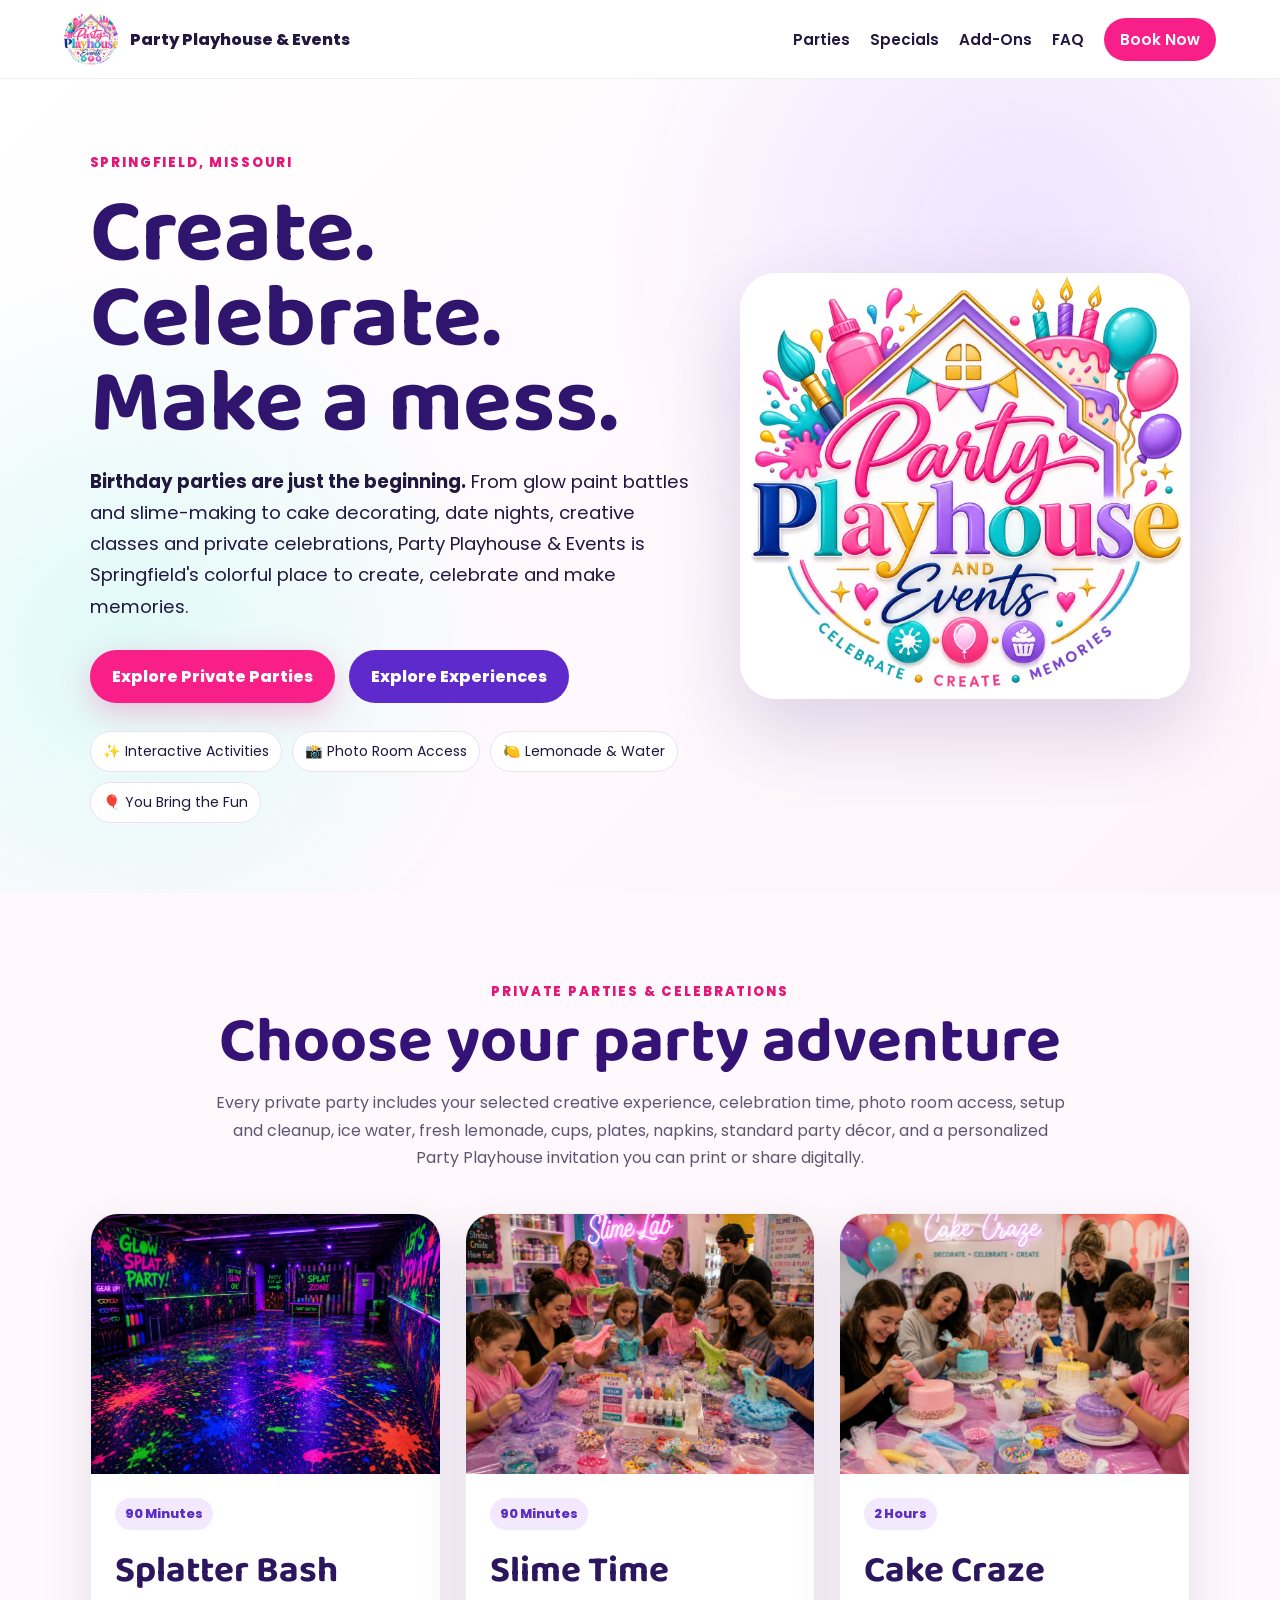
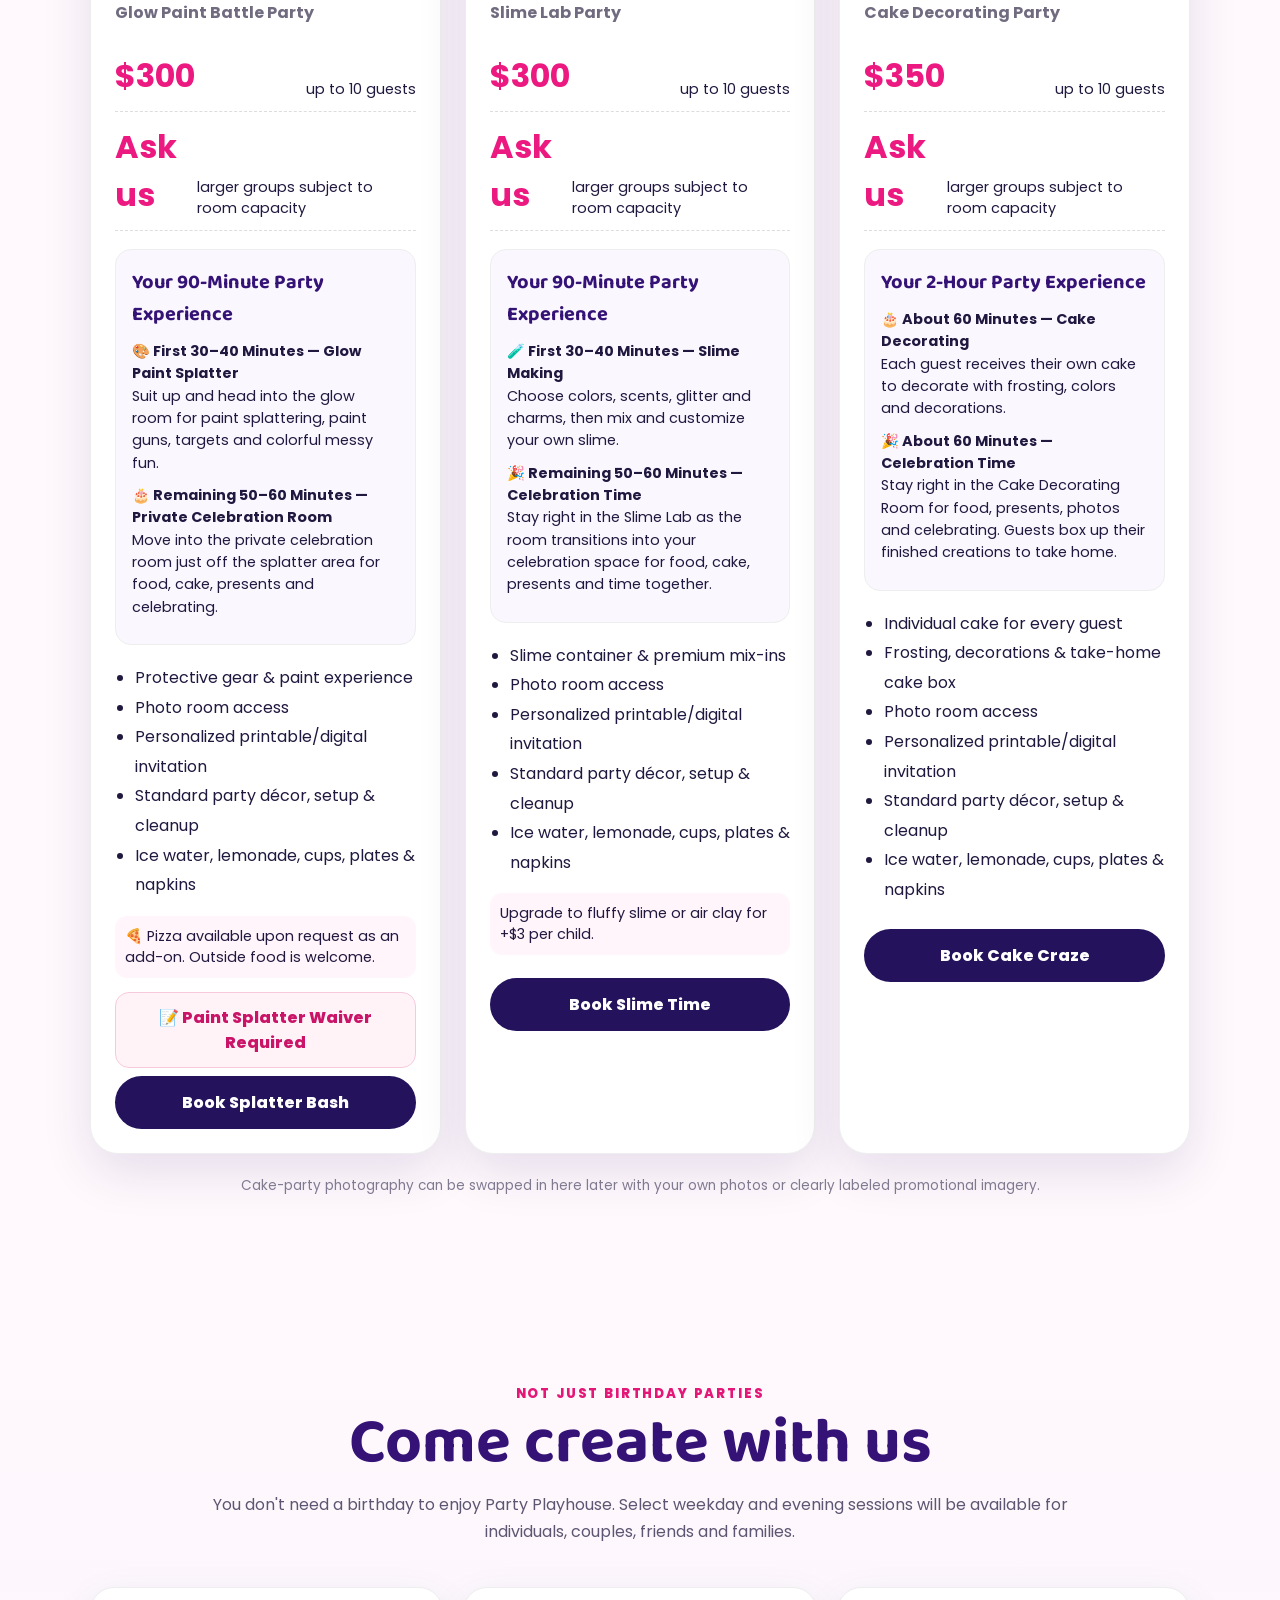
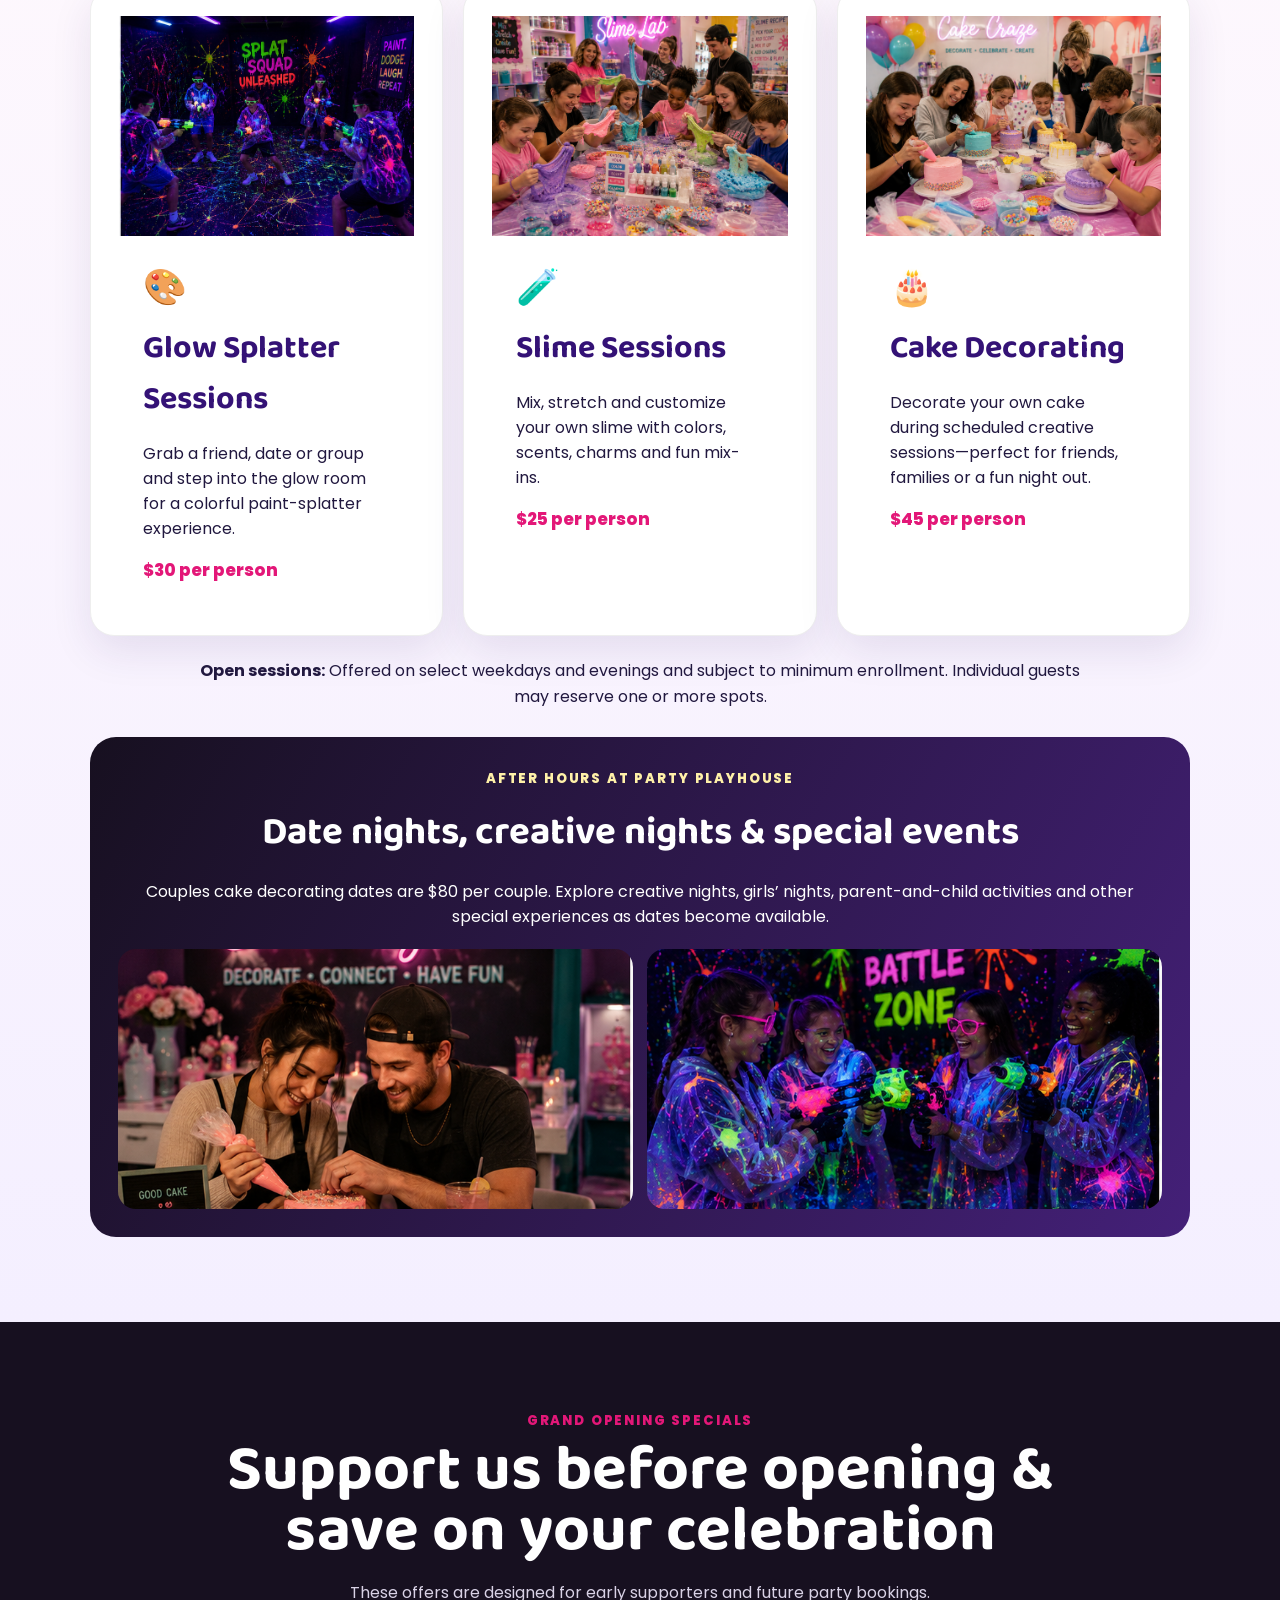
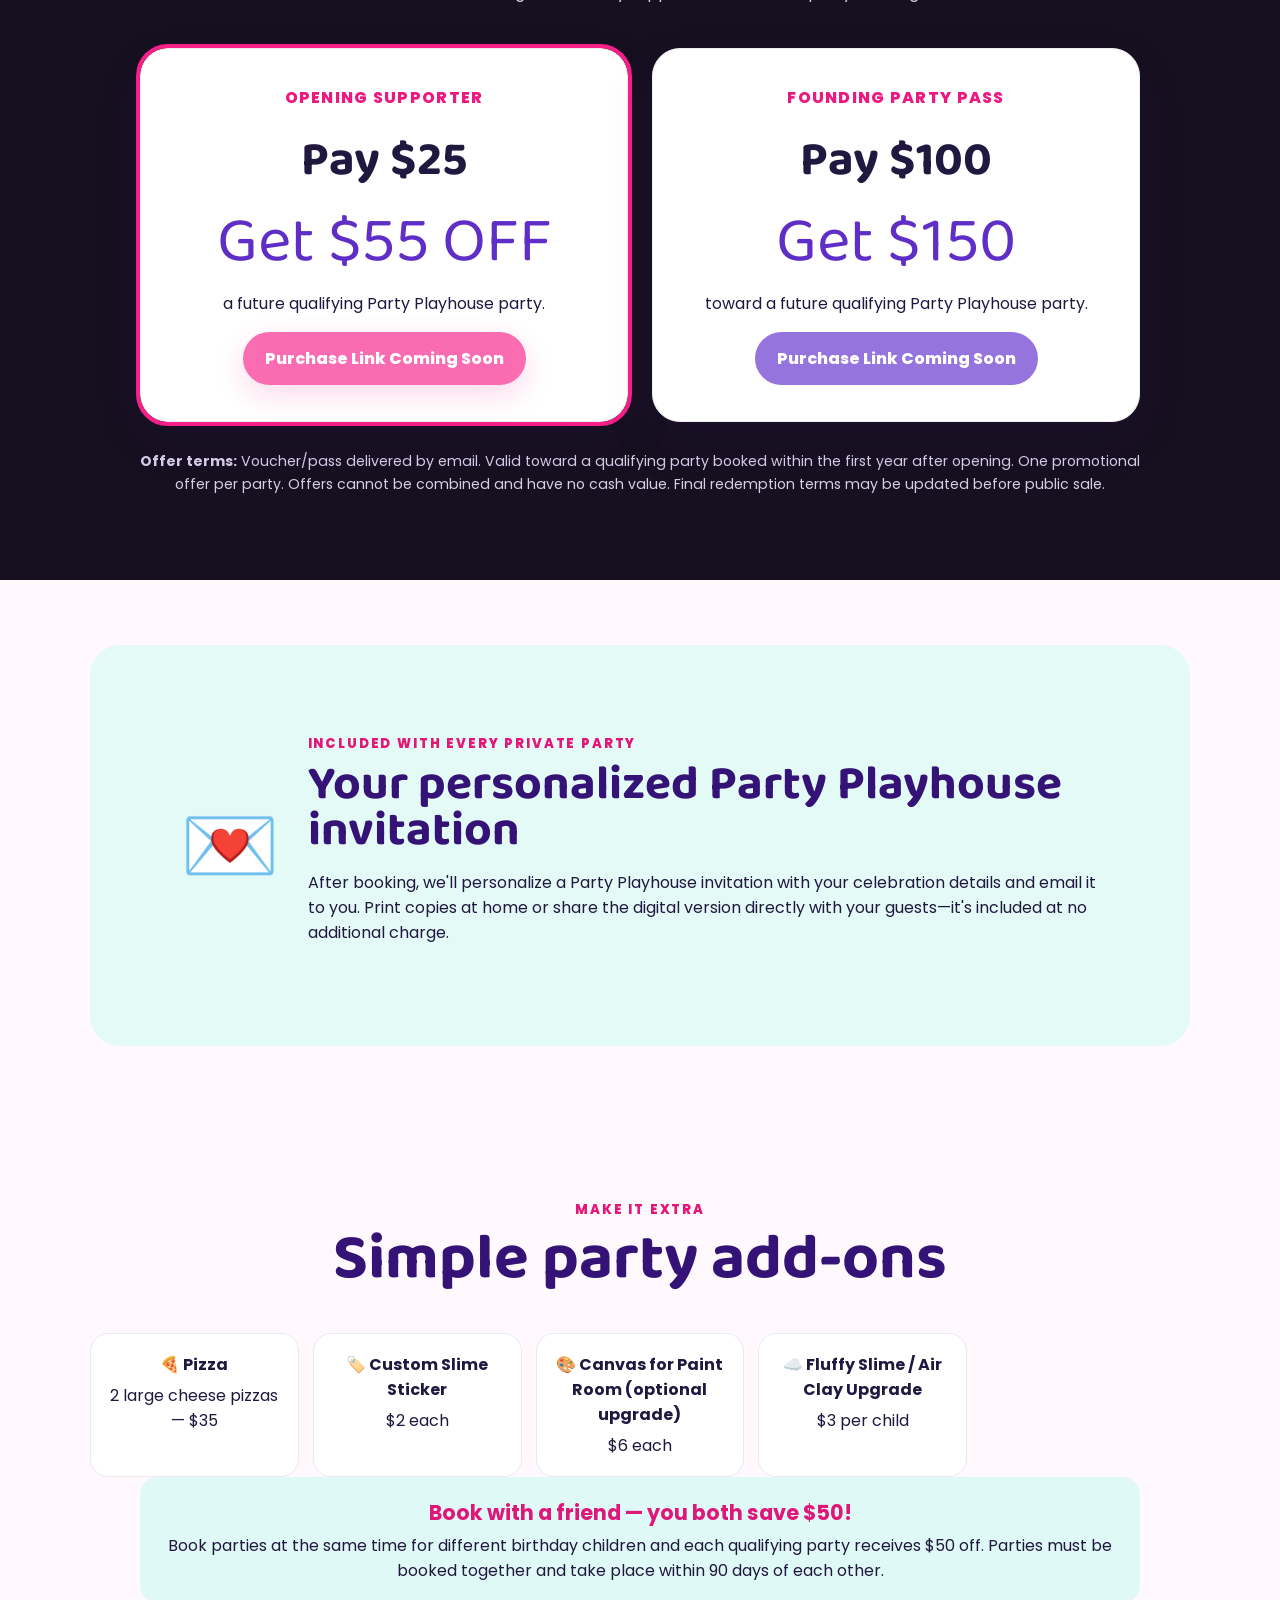
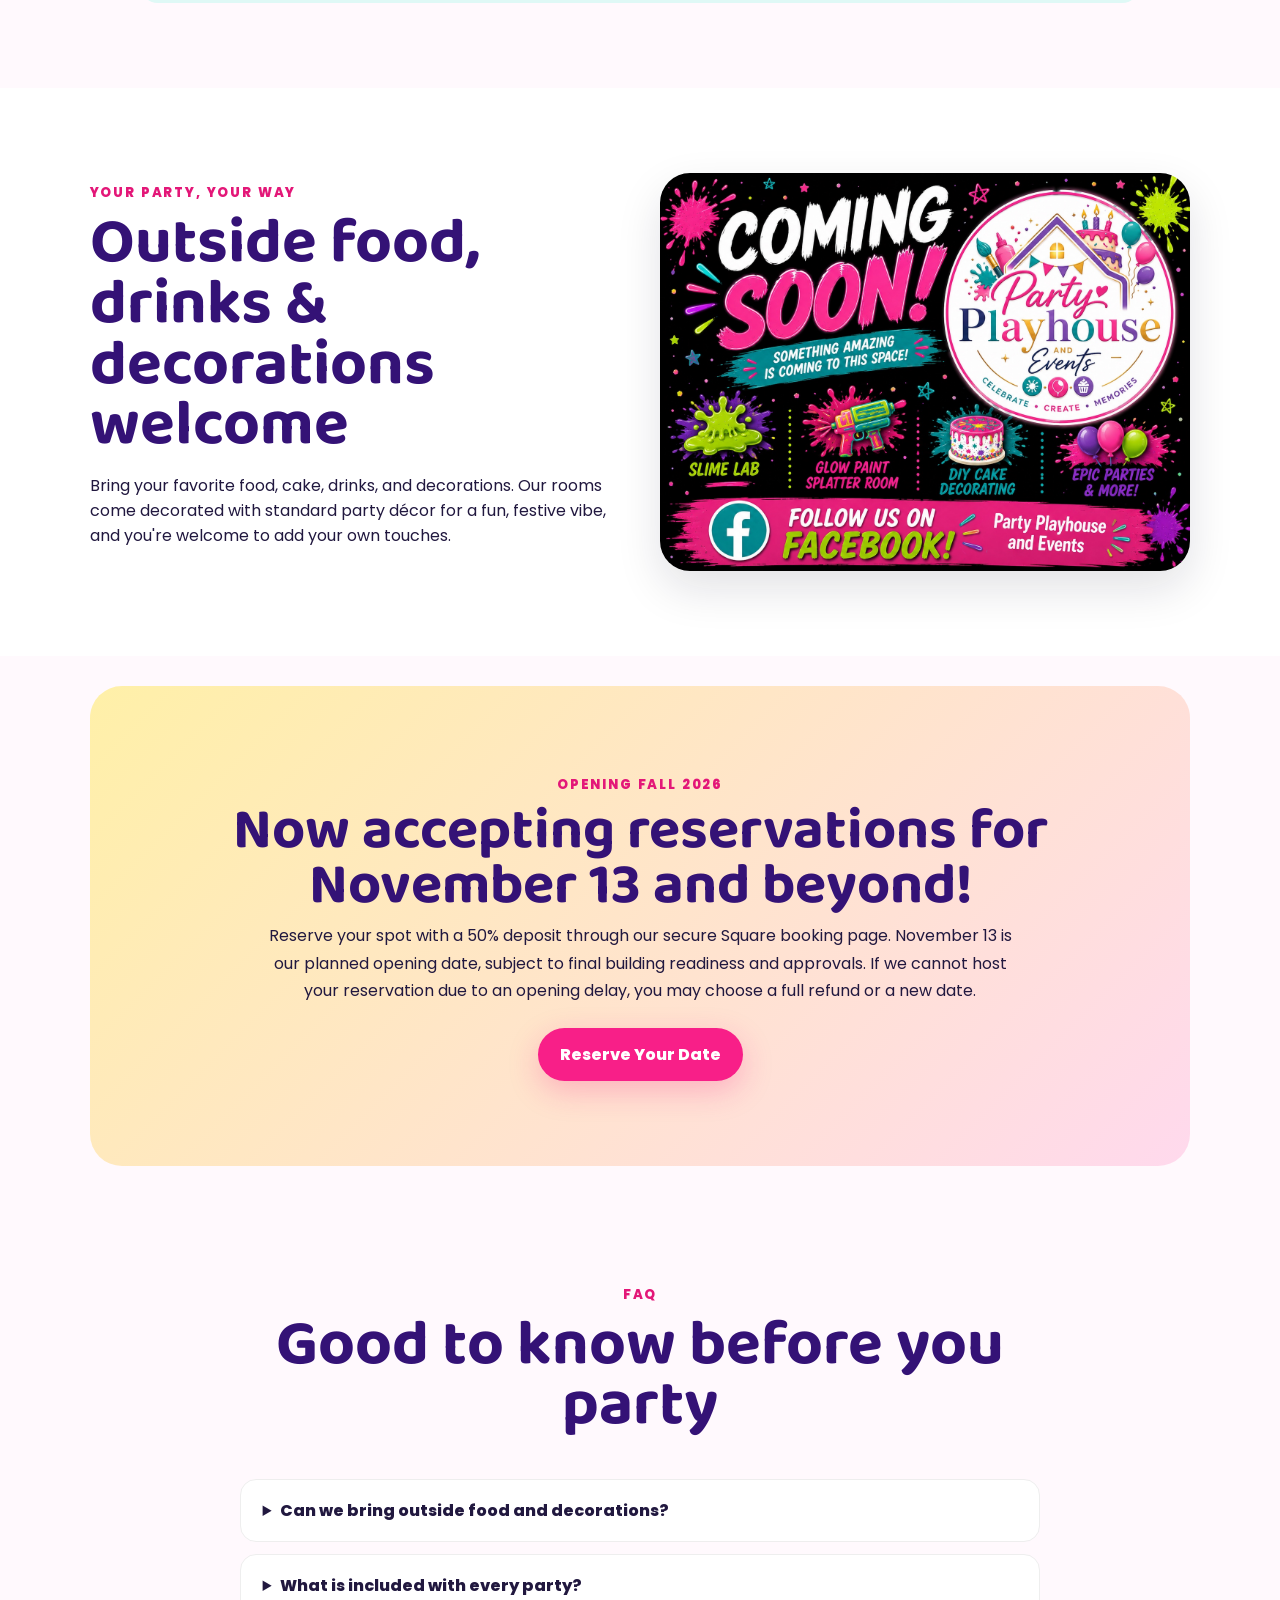
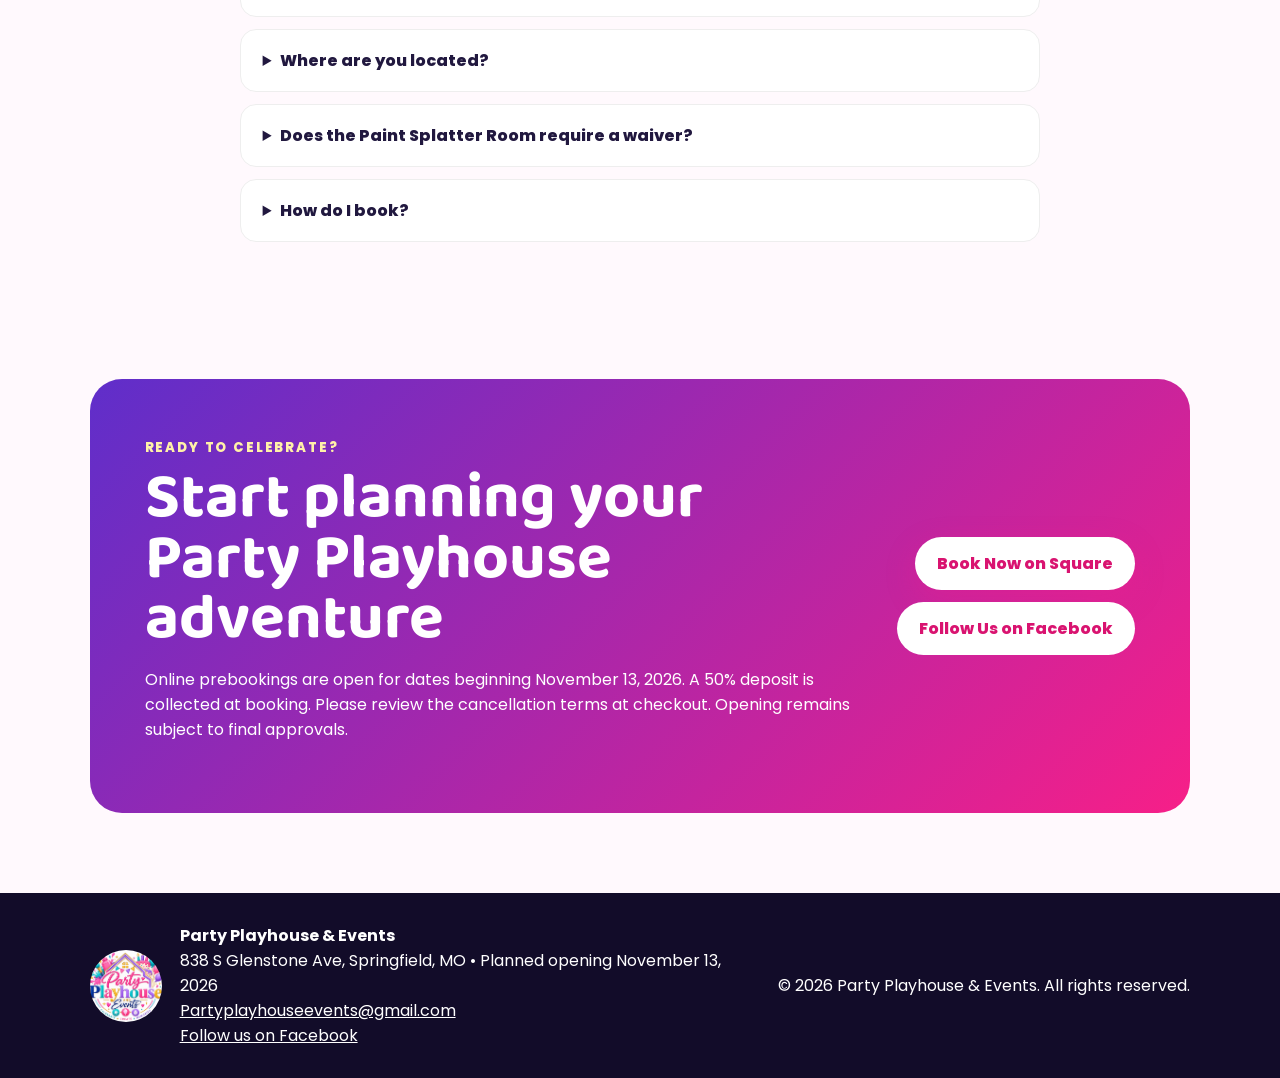
==== index.html @ 8de0ebb4 "Add files via upload" ====
<!DOCTYPE html>
<html lang="en">
<head>
  <meta charset="UTF-8" />
  <meta name="viewport" content="width=device-width, initial-scale=1.0" />
  <meta name="description" content="Party Playhouse & Events in Springfield, Missouri — glow paint splatter, slime parties, cake decorating, and unforgettable kids' celebrations." />
  <title>Party Playhouse & Events</title>
  <link rel="preconnect" href="https://fonts.googleapis.com">
  <link rel="preconnect" href="https://fonts.gstatic.com" crossorigin>
  <link href="https://fonts.googleapis.com/css2?family=Baloo+2:wght@600;700;800&family=Poppins:wght@400;500;600;700&display=swap" rel="stylesheet">
  <link rel="stylesheet" href="styles.css" />
</head>
<body>
  <header class="site-header">
    <a class="brand" href="#home">
      <img src="assets/logo.jpg" alt="Party Playhouse & Events logo" />
      <span>Party Playhouse & Events</span>
    </a>
    <nav>
      <a href="#parties">Parties</a>
      <a href="#specials">Specials</a>
      <a href="#addons">Add-Ons</a>
      <a href="#faq">FAQ</a>
      <a class="nav-cta" href="https://app.squareup.com/appointments/book/zh4xvzj4sq69lp/LQY45CV3DRFVD/start" target="_blank" rel="noopener noreferrer">Book Now</a>
    </nav>
  </header>

  <main>
    <section id="home" class="hero">
      <div class="hero-copy">
        <span class="eyebrow">Springfield, Missouri</span>
        <h1>Create. Celebrate. Make a mess.</h1>
        <p><strong>Birthday parties are just the beginning.</strong> From glow paint battles and slime-making to cake decorating, date nights, creative classes and private celebrations, Party Playhouse & Events is Springfield's colorful place to create, celebrate and make memories.</p>
        <div class="hero-actions">
          <a class="btn btn-primary" href="#parties">Explore Private Parties</a>
          <a class="btn btn-secondary" href="#experiences">Explore Experiences</a>
        </div>
        <div class="hero-pills">
          <span>✨ Interactive Activities</span>
          <span>📸 Photo Room Access</span>
          <span>🍋 Lemonade & Water</span>
          <span>🎈 You Bring the Fun</span>
        </div>
      </div>
      <div class="hero-art">
        <img src="assets/logo.jpg" alt="Party Playhouse & Events" />
      </div>
    </section>

    <section id="parties" class="section">
      <div class="section-heading">
        <span class="eyebrow">Private Parties & Celebrations</span>
        <h2>Choose your party adventure</h2>
        <p>Every private party includes your selected creative experience, celebration time, photo room access, setup and cleanup, ice water, fresh lemonade, cups, plates, napkins, standard party décor, and a personalized Party Playhouse invitation you can print or share digitally.</p>
      </div>

      <div class="cards three">
        <article class="party-card splatter">
          <img src="assets/glow-room.jpg" alt="Neon glow paint splatter room" />
          <div class="card-body">
            <span class="tag">90 Minutes</span>
            <h3>Splatter Bash</h3>
            <p class="subtitle">Glow Paint Battle Party</p>
            <div class="price-row"><strong>$300</strong><span>up to 10 guests</span></div>
            <div class="price-row"><strong>Ask us</strong><span>larger groups subject to room capacity</span></div>
            <div class="timeline">
              <h4>Your 90-Minute Party Experience</h4>
              <p><strong>🎨 First 30–40 Minutes — Glow Paint Splatter</strong><br>Suit up and head into the glow room for paint splattering, paint guns, targets and colorful messy fun.</p>
              <p><strong>🎂 Remaining 50–60 Minutes — Private Celebration Room</strong><br>Move into the private celebration room just off the splatter area for food, cake, presents and celebrating.</p>
            </div>
            <ul>
              <li>Protective gear & paint experience</li>
              <li>Photo room access</li>
              <li>Personalized printable/digital invitation</li>
              <li>Standard party décor, setup & cleanup</li>
              <li>Ice water, lemonade, cups, plates & napkins</li>
            </ul>
            <p class="mini-note">🍕 Pizza available upon request as an add-on. Outside food is welcome.</p>
            <a class="waiver-link" href="waiver.html">📝 Paint Splatter Waiver Required</a>
            <a class="btn btn-card" href="https://app.squareup.com/appointments/book/zh4xvzj4sq69lp/LQY45CV3DRFVD/start" target="_blank" rel="noopener noreferrer">Book Splatter Bash</a>
          </div>
        </article>

        <article class="party-card slime">
          <img src="assets/slime-inclusive.png" alt="Kids, teens and adults making colorful slime together">
          <div class="card-body">
            <span class="tag">90 Minutes</span>
            <h3>Slime Time</h3>
            <p class="subtitle">Slime Lab Party</p>
            <div class="price-row"><strong>$300</strong><span>up to 10 guests</span></div>
            <div class="price-row"><strong>Ask us</strong><span>larger groups subject to room capacity</span></div>
            <div class="timeline">
              <h4>Your 90-Minute Party Experience</h4>
              <p><strong>🧪 First 30–40 Minutes — Slime Making</strong><br>Choose colors, scents, glitter and charms, then mix and customize your own slime.</p>
              <p><strong>🎉 Remaining 50–60 Minutes — Celebration Time</strong><br>Stay right in the Slime Lab as the room transitions into your celebration space for food, cake, presents and time together.</p>
            </div>
            <ul>
              <li>Slime container & premium mix-ins</li>
              <li>Photo room access</li>
              <li>Personalized printable/digital invitation</li>
              <li>Standard party décor, setup & cleanup</li>
              <li>Ice water, lemonade, cups, plates & napkins</li>
            </ul>
            <p class="mini-note">Upgrade to fluffy slime or air clay for +$3 per child.</p>
            <a class="btn btn-card" href="https://app.squareup.com/appointments/book/zh4xvzj4sq69lp/LQY45CV3DRFVD/start" target="_blank" rel="noopener noreferrer">Book Slime Time</a>
          </div>
        </article>

        <article class="party-card cake">
          <img src="assets/cake-inclusive.png" alt="Kids, teens and adults decorating colorful cakes together">
          <div class="card-body">
            <span class="tag">2 Hours</span>
            <h3>Cake Craze</h3>
            <p class="subtitle">Cake Decorating Party</p>
            <div class="price-row"><strong>$350</strong><span>up to 10 guests</span></div>
            <div class="price-row"><strong>Ask us</strong><span>larger groups subject to room capacity</span></div>
            <div class="timeline">
              <h4>Your 2-Hour Party Experience</h4>
              <p><strong>🎂 About 60 Minutes — Cake Decorating</strong><br>Each guest receives their own cake to decorate with frosting, colors and decorations.</p>
              <p><strong>🎉 About 60 Minutes — Celebration Time</strong><br>Stay right in the Cake Decorating Room for food, presents, photos and celebrating. Guests box up their finished creations to take home.</p>
            </div>
            <ul>
              <li>Individual cake for every guest</li>
              <li>Frosting, decorations & take-home cake box</li>
              <li>Photo room access</li>
              <li>Personalized printable/digital invitation</li>
              <li>Standard party décor, setup & cleanup</li>
              <li>Ice water, lemonade, cups, plates & napkins</li>
            </ul>
            <a class="btn btn-card" href="https://app.squareup.com/appointments/book/zh4xvzj4sq69lp/LQY45CV3DRFVD/start" target="_blank" rel="noopener noreferrer">Book Cake Craze</a>
          </div>
        </article>
      </div>
      <p class="image-note">Cake-party photography can be swapped in here later with your own photos or clearly labeled promotional imagery.</p>
    </section>


    <section id="experiences" class="section experiences">
      <div class="section-heading">
        <span class="eyebrow">Not Just Birthday Parties</span>
        <h2>Come create with us</h2>
        <p>You don't need a birthday to enjoy Party Playhouse. Select weekday and evening sessions will be available for individuals, couples, friends and families.</p>
      </div>

      <div class="experience-grid">
        <article>
          <img src="assets/glow-teen-battle.png" alt="Teen glow paint battle">
          <div class="exp-copy">
            <div class="emoji">🎨</div>
            <h3>Glow Splatter Sessions</h3>
            <p>Grab a friend, date or group and step into the glow room for a colorful paint-splatter experience.</p>
            <span>$30 per person</span>
          </div>
        </article>
        <article>
          <img src="assets/slime-inclusive.png" alt="Kids, teens and adults making slime together">
          <div class="exp-copy">
            <div class="emoji">🧪</div>
            <h3>Slime Sessions</h3>
            <p>Mix, stretch and customize your own slime with colors, scents, charms and fun mix-ins.</p>
            <span>$25 per person</span>
          </div>
        </article>
        <article>
          <img src="assets/cake-inclusive.png" alt="Kids, teens and adults decorating cakes together">
          <div class="exp-copy">
            <div class="emoji">🎂</div>
            <h3>Cake Decorating</h3>
            <p>Decorate your own cake during scheduled creative sessions—perfect for friends, families or a fun night out.</p>
            <span>$45 per person</span>
          </div>
        </article>
      </div>

      <p class="session-note"><strong>Open sessions:</strong> Offered on select weekdays and evenings and subject to minimum enrollment. Individual guests may reserve one or more spots.</p>

      <div class="after-hours">
        <div class="after-hours-copy">
          <span class="eyebrow">After Hours at Party Playhouse</span>
          <h3>Date nights, creative nights & special events</h3>
          <p>Couples cake decorating dates are $80 per couple. Explore creative nights, girls’ nights, parent-and-child activities and other special experiences as dates become available.</p>
        </div>
        <div class="after-hours-images">
          <img src="assets/cake-date-night.png" alt="Couple decorating a cake on date night">
          <img src="assets/glow-teen-group.png" alt="Teen friends enjoying a glow paint battle">
        </div>
      </div>
    </section>

    <section id="specials" class="section specials">
      <div class="section-heading">
        <span class="eyebrow">Grand Opening Specials</span>
        <h2>Support us before opening & save on your celebration</h2>
        <p>These offers are designed for early supporters and future party bookings.</p>
      </div>

      <div class="cards two">
        <article class="special-card featured">
          <span class="ribbon">Opening Supporter</span>
          <h3>Pay $25</h3>
          <div class="mega">Get $55 OFF</div>
          <p>a future qualifying Party Playhouse party.</p>
          <a class="btn btn-primary disabled" href="#" aria-disabled="true">Purchase Link Coming Soon</a>
        </article>
        <article class="special-card">
          <span class="ribbon">Founding Party Pass</span>
          <h3>Pay $100</h3>
          <div class="mega">Get $150</div>
          <p>toward a future qualifying Party Playhouse party.</p>
          <a class="btn btn-secondary disabled" href="#" aria-disabled="true">Purchase Link Coming Soon</a>
        </article>
      </div>

      <div class="terms">
        <strong>Offer terms:</strong> Voucher/pass delivered by email. Valid toward a qualifying party booked within the first year after opening. One promotional offer per party. Offers cannot be combined and have no cash value. Final redemption terms may be updated before public sale.
      </div>
    </section>


    <section class="section invitation">
      <div class="invite-icon">💌</div>
      <div>
        <span class="eyebrow">Included With Every Private Party</span>
        <h2>Your personalized Party Playhouse invitation</h2>
        <p>After booking, we'll personalize a Party Playhouse invitation with your celebration details and email it to you. Print copies at home or share the digital version directly with your guests—it's included at no additional charge.</p>
      </div>
    </section>

    <section id="addons" class="section">
      <div class="section-heading">
        <span class="eyebrow">Make it extra</span>
        <h2>Simple party add-ons</h2>
      </div>
      <div class="addon-grid">
        <div><strong>🍕 Pizza</strong><span>2 large cheese pizzas — $35</span></div>
        <div><strong>🏷️ Custom Slime Sticker</strong><span>$2 each</span></div>
        <div><strong>🎨 Canvas for Paint Room (optional upgrade)</strong><span>$6 each</span></div>
        <div><strong>☁️ Fluffy Slime / Air Clay Upgrade</strong><span>$3 per child</span></div>
      </div>
      <article class="friend-promo">
        <strong>Book with a friend — you both save $50!</strong>
        <span>Book parties at the same time for different birthday children and each qualifying party receives $50 off. Parties must be booked together and take place within 90 days of each other.</span>
      </article>
    </section>

    <section class="section food">
      <div>
        <span class="eyebrow">Your party, your way</span>
        <h2>Outside food, drinks & decorations welcome</h2>
        <p>Bring your favorite food, cake, drinks, and decorations. Our rooms come decorated with standard party décor for a fun, festive vibe, and you're welcome to add your own touches.</p>
      </div>
      <img src="assets/coming-soon.jpg" alt="Party Playhouse coming soon promotional sign" />
    </section>


    <section class="section prebook">
      <span class="eyebrow">Opening Fall 2026</span>
      <h2>Now accepting reservations for November 13 and beyond!</h2>
      <p>Reserve your spot with a 50% deposit through our secure Square booking page. November 13 is our planned opening date, subject to final building readiness and approvals. If we cannot host your reservation due to an opening delay, you may choose a full refund or a new date.</p>
      <a class="btn btn-primary" href="https://app.squareup.com/appointments/book/zh4xvzj4sq69lp/LQY45CV3DRFVD/start" target="_blank" rel="noopener noreferrer">Reserve Your Date</a>
    </section>

    <section id="faq" class="section faq">
      <div class="section-heading">
        <span class="eyebrow">FAQ</span>
        <h2>Good to know before you party</h2>
      </div>
      <details>
        <summary>Can we bring outside food and decorations?</summary>
        <p>Yes. Outside food, drinks, cake, and decorations are welcome. Standard party décor is included.</p>
      </details>
      <details>
        <summary>What is included with every party?</summary>
        <p>Ice water, fresh lemonade, cups, plates, napkins, standard décor, setup and cleanup, birthday celebration time, and photo room access.</p>
      </details>
      <details>
        <summary>Where are you located?</summary>
        <p>Our planned location is 838 S Glenstone Ave, Springfield, Missouri. Opening is subject to final approvals.</p>
      </details>
      <details>
        <summary>Does the Paint Splatter Room require a waiver?</summary>
        <p>Yes. Every Paint Splatter participant must have a completed waiver before entering the splatter room. <a href="waiver.html">View the Paint Splatter Waiver.</a></p>
      </details>
      <details>
        <summary>How do I book?</summary>
        <p>Book online through <a href="https://app.squareup.com/appointments/book/zh4xvzj4sq69lp/LQY45CV3DRFVD/start" target="_blank" rel="noopener noreferrer">our secure Square booking page</a>, or email us at <a href="mailto:Partyplayhouseevents@gmail.com">Partyplayhouseevents@gmail.com</a>.</p>
      </details>
    </section>

    <section id="book" class="section book">
      <div>
        <span class="eyebrow">Ready to celebrate?</span>
        <h2>Start planning your Party Playhouse adventure</h2>
        <p>Online prebookings are open for dates beginning November 13, 2026. A 50% deposit is collected at booking. Please review the cancellation terms at checkout. Opening remains subject to final approvals.</p>
      </div>
      <div class="book-actions">
        <a class="btn btn-primary big" href="https://app.squareup.com/appointments/book/zh4xvzj4sq69lp/LQY45CV3DRFVD/start" target="_blank" rel="noopener noreferrer">Book Now on Square</a>
        <a class="btn btn-secondary big" href="https://www.facebook.com/share/1BMGmw6DJ9/?mibextid=wwXIfr" target="_blank" rel="noopener">Follow Us on Facebook</a>
      </div>
    </section>
  </main>

  <footer>
    <img src="assets/logo.jpg" alt="" />
    <div>
      <strong>Party Playhouse & Events</strong>
      <span>838 S Glenstone Ave, Springfield, MO • Planned opening November 13, 2026</span>
      <a href="mailto:Partyplayhouseevents@gmail.com">Partyplayhouseevents@gmail.com</a>
      <a href="https://www.facebook.com/share/1BMGmw6DJ9/?mibextid=wwXIfr" target="_blank" rel="noopener">Follow us on Facebook</a>
    </div>
    <p>© <span id="year"></span> Party Playhouse & Events. All rights reserved.</p>
  </footer>

  <script src="script.js"></script>
</body>
</html>
---- styles.css ----
*{box-sizing:border-box}html{scroll-behavior:smooth}body{margin:0;font-family:'Poppins',sans-serif;color:#21183f;background:#fff9fd}img{max-width:100%;display:block}a{color:inherit}.site-header{position:sticky;top:0;z-index:20;display:flex;justify-content:space-between;align-items:center;padding:12px 5vw;background:rgba(255,255,255,.94);backdrop-filter:blur(12px);border-bottom:1px solid #eee}.brand{display:flex;align-items:center;gap:12px;text-decoration:none;font-weight:800}.brand img{width:54px;height:54px;object-fit:cover;border-radius:50%}.site-header nav{display:flex;gap:20px;align-items:center}.site-header nav a{text-decoration:none;font-weight:600;font-size:.95rem}.nav-cta{background:#f81f88;color:white!important;padding:10px 16px;border-radius:999px}.hero{min-height:78vh;display:grid;grid-template-columns:1.15fr .85fr;gap:40px;align-items:center;padding:70px 7vw;background:radial-gradient(circle at 80% 20%,#efe4ff 0,transparent 35%),radial-gradient(circle at 10% 70%,#dffaf7 0,transparent 30%),linear-gradient(135deg,#fff,#fff3fb)}.hero h1,.section h2{font-family:'Baloo 2',sans-serif;line-height:.95}.hero h1{font-size:clamp(3.2rem,7vw,6.4rem);margin:.2em 0;color:#30156f}.hero p{font-size:1.15rem;max-width:680px;line-height:1.7}.eyebrow{text-transform:uppercase;letter-spacing:.14em;font-weight:800;color:#e31778;font-size:.82rem}.hero-actions{display:flex;gap:14px;flex-wrap:wrap;margin:28px 0}.btn{display:inline-block;text-decoration:none;padding:14px 22px;border-radius:999px;font-weight:800;transition:.2s transform}.btn:hover{transform:translateY(-2px)}.btn-primary{background:#f81f88;color:#fff;box-shadow:0 10px 30px rgba(248,31,136,.25)}.btn-secondary{background:#5e2acb;color:#fff}.hero-pills{display:flex;flex-wrap:wrap;gap:10px}.hero-pills span{background:#fff;border:1px solid #ece1f4;padding:9px 12px;border-radius:999px;font-size:.88rem}.hero-art img{border-radius:36px;box-shadow:0 30px 80px rgba(66,33,120,.18)}.section{padding:85px 7vw}.section-heading{max-width:860px;margin:0 auto 42px;text-align:center}.section h2{font-size:clamp(2.6rem,5vw,4.5rem);margin:.15em 0;color:#341276}.section-heading p{line-height:1.7;color:#5c5672}.cards{display:grid;gap:24px}.cards.three{grid-template-columns:repeat(3,1fr)}.cards.two{grid-template-columns:repeat(2,1fr);max-width:1000px;margin:auto}.party-card,.special-card{background:#fff;border-radius:28px;overflow:hidden;box-shadow:0 18px 50px rgba(50,26,98,.12);border:1px solid #eee}.party-card>img,.placeholder-art{height:260px;width:100%;object-fit:cover}.placeholder-art{display:flex;flex-direction:column;justify-content:center;align-items:center;color:#fff;font-family:'Baloo 2';font-size:3rem;text-align:center}.placeholder-art small{font-family:'Poppins';font-size:1rem;letter-spacing:.08em}.slime-art{background:linear-gradient(135deg,#15cbbb,#7c2bd3,#ff3a9e)}.cake-art{background:linear-gradient(135deg,#ffb2d7,#7f50d7,#20c8c7)}.card-body{padding:24px}.tag{display:inline-block;padding:7px 10px;border-radius:999px;background:#f3e9ff;color:#5b2fc4;font-weight:800;font-size:.8rem}.card-body h3{font-family:'Baloo 2';font-size:2.3rem;margin:.3em 0 0;color:#2c175e}.subtitle{margin-top:0;font-weight:700;color:#716b80}.price-row{display:flex;justify-content:space-between;align-items:end;padding:11px 0;border-bottom:1px dashed #ddd}.price-row strong{font-size:2rem;color:#ec1980}.price-row span{font-size:.9rem}.card-body ul{padding-left:20px;line-height:1.85}.btn-card{background:#24135c;color:white;width:100%;text-align:center;margin-top:8px}.mini-note{font-size:.9rem;background:#fff5fb;padding:10px;border-radius:12px}.image-note{text-align:center;color:#807a91;font-size:.85rem;margin-top:22px}.specials{background:#171020;color:white}.specials h2{color:white}.specials .section-heading p{color:#d9d2e6}.special-card{padding:36px;text-align:center;color:#21183f;position:relative}.special-card.featured{outline:4px solid #f81f88}.ribbon{font-weight:800;color:#ec1980;text-transform:uppercase;letter-spacing:.08em}.special-card h3{font-family:'Baloo 2';font-size:3rem;margin:.25em}.mega{font-family:'Baloo 2';font-size:clamp(2.4rem,5vw,4rem);color:#5f2ec7;line-height:1}.disabled{opacity:.65;pointer-events:none}.terms{max-width:1000px;margin:28px auto 0;color:#d7cfea;font-size:.88rem;text-align:center;line-height:1.6}.addon-grid{display:grid;grid-template-columns:repeat(5,1fr);gap:14px}.addon-grid div{background:#fff;padding:18px;border-radius:18px;border:1px solid #ece8ef;display:flex;flex-direction:column;gap:6px;text-align:center}.bundle{margin:32px auto 16px;max-width:1000px;background:linear-gradient(120deg,#fff1a8,#fff7d6);border:2px solid #f0b51b;border-radius:26px;padding:28px;display:flex;justify-content:space-between;align-items:center;gap:20px}.bundle h3{font-family:'Baloo 2';font-size:2.7rem;margin:.1em 0}.savings{width:120px;height:120px;border-radius:50%;background:#fff;display:grid;place-items:center;text-align:center;font-weight:900;color:#db227b;border:3px dashed #db227b}.friend-promo{max-width:1000px;margin:auto;background:#dff9f6;border-radius:18px;padding:20px;text-align:center;display:flex;flex-direction:column;gap:5px}.friend-promo strong{font-size:1.3rem;color:#df177a}.food{display:grid;grid-template-columns:1fr 1fr;gap:40px;align-items:center;background:#fff}.food img{border-radius:30px;box-shadow:0 18px 45px rgba(20,20,40,.12)}.faq{max-width:980px;margin:auto}.faq details{background:#fff;margin:12px 0;padding:18px 22px;border-radius:16px;border:1px solid #eee}.faq summary{font-weight:800;cursor:pointer}.book{margin:40px 7vw 80px;padding:55px;border-radius:32px;background:linear-gradient(135deg,#5f2eca,#f71f88);color:white;display:flex;justify-content:space-between;align-items:center;gap:30px}.book h2{color:white}.book .eyebrow{color:#fff1a8}.big{background:white;color:#d91370;white-space:nowrap}footer{display:grid;grid-template-columns:auto 1fr auto;gap:18px;align-items:center;padding:30px 7vw;background:#120c29;color:#fff}footer img{width:72px;height:72px;object-fit:cover;border-radius:50%}footer div{display:flex;flex-direction:column}.footer a,footer a{color:#fff}@media(max-width:980px){.site-header nav a:not(.nav-cta){display:none}.hero,.food{grid-template-columns:1fr}.cards.three,.cards.two{grid-template-columns:1fr}.addon-grid{grid-template-columns:repeat(2,1fr)}.hero-art{max-width:540px;margin:auto}.book{flex-direction:column;align-items:flex-start}footer{grid-template-columns:auto 1fr}footer p{grid-column:1/-1}}@media(max-width:600px){.hero,.section{padding:56px 20px}.site-header{padding:10px 14px}.brand span{display:none}.hero h1{font-size:3.7rem}.addon-grid{grid-template-columns:1fr}.bundle{flex-direction:column;align-items:flex-start}.book{margin:20px;padding:32px 22px}.big{white-space:normal}.hero-actions .btn{width:100%;text-align:center}}

.experiences{background:linear-gradient(180deg,#fff9fd,#f4efff)}
.experience-grid{display:grid;grid-template-columns:repeat(3,1fr);gap:20px;max-width:1100px;margin:auto}
.experience-grid article{background:#fff;border-radius:24px;padding:28px;box-shadow:0 15px 40px rgba(50,26,98,.1);border:1px solid #eee}
.experience-grid h3,.after-hours h3{font-family:'Baloo 2';font-size:2rem;color:#341276;margin:.3em 0}
.experience-grid span{font-weight:800;color:#e31778;font-size:.88rem}.emoji{font-size:2.5rem}
.after-hours{max-width:1100px;margin:28px auto 0;padding:34px;border-radius:26px;background:linear-gradient(120deg,#171020,#442078);color:#fff;text-align:center}
.after-hours h3{color:#fff;font-size:2.5rem}.after-hours .eyebrow{color:#fff1a8}
.invitation{display:grid;grid-template-columns:auto 1fr;gap:28px;align-items:center;max-width:1100px;margin:65px auto;background:#e3faf7;border-radius:30px}
.invitation h2{font-size:3rem}.invite-icon{font-size:5rem}
.prebook{text-align:center;background:linear-gradient(135deg,#fff0a8,#ffd9ed);margin:30px 7vw;border-radius:32px}
.prebook h2{font-size:3.6rem}.prebook p{max-width:760px;margin:0 auto 24px;line-height:1.7}
.book-actions{display:flex;gap:12px;flex-wrap:wrap;justify-content:flex-end}
@media(max-width:980px){.experience-grid{grid-template-columns:1fr}.invitation{grid-template-columns:1fr;margin:30px 20px}.invite-icon{font-size:4rem}.prebook{margin:20px}.book-actions{justify-content:flex-start}}

.timeline{margin:18px 0;padding:16px;border-radius:16px;background:#faf7ff;border:1px solid #eee}
.timeline h4{font-family:'Baloo 2';font-size:1.25rem;color:#341276;margin:0 0 10px}
.timeline p{font-size:.9rem;line-height:1.55;margin:10px 0}
.waiver-link{display:block;margin-top:12px;padding:12px 14px;border-radius:14px;background:#fff3f8;color:#c91468;text-decoration:none;font-weight:800;text-align:center;border:1px solid #f7c9dd}
.experiences{background:linear-gradient(180deg,#fff9fd,#f4efff)}
.experience-grid{display:grid;grid-template-columns:repeat(3,1fr);gap:20px;max-width:1100px;margin:auto}
.experience-grid article{background:#fff;border-radius:24px;overflow:hidden;box-shadow:0 15px 40px rgba(50,26,98,.1);border:1px solid #eee}
.experience-grid article>img{width:100%;height:220px;object-fit:cover}
.exp-copy{padding:24px}.experience-grid h3,.after-hours h3{font-family:'Baloo 2';font-size:2rem;color:#341276;margin:.3em 0}
.experience-grid span{font-weight:800;color:#e31778;font-size:1.05rem}.emoji{font-size:2.2rem}
.session-note,.private-callout{max-width:900px;margin:22px auto 0;text-align:center;line-height:1.6}
.private-callout{padding:16px 20px;border-radius:16px;background:#fff;border:1px solid #e9ddff;color:#341276}
.after-hours{max-width:1100px;margin:28px auto 0;padding:28px;border-radius:26px;background:linear-gradient(120deg,#171020,#442078);color:#fff}
.after-hours h3{color:#fff;font-size:2.4rem}.after-hours .eyebrow{color:#fff1a8}
.after-hours-images{display:grid;grid-template-columns:repeat(2,1fr);gap:14px;margin-top:20px}
.after-hours-images img{width:100%;height:260px;object-fit:cover;border-radius:18px}
.invitation{display:grid;grid-template-columns:auto 1fr;gap:28px;align-items:center;max-width:1100px;margin:65px auto;background:#e3faf7;border-radius:30px}
.invitation h2{font-size:3rem}.invite-icon{font-size:5rem}
.prebook{text-align:center;background:linear-gradient(135deg,#fff0a8,#ffd9ed);margin:30px 7vw;border-radius:32px}
.prebook h2{font-size:3.6rem}.prebook p{max-width:760px;margin:0 auto 24px;line-height:1.7}
.book-actions{display:flex;gap:12px;flex-wrap:wrap;justify-content:flex-end}
.waiver-page{min-height:100vh;padding:40px 6vw;background:linear-gradient(135deg,#fff9fd,#f3efff)}
.back-link{text-decoration:none;font-weight:800;color:#5f2ec7}.waiver-card{max-width:1000px;margin:20px auto;background:#fff;padding:36px;border-radius:28px;box-shadow:0 20px 60px rgba(50,26,98,.12)}
.waiver-card h1,.waiver-card h2{font-family:'Baloo 2';color:#341276}.waiver-card h1{font-size:2.7rem;line-height:1.05}.waiver-card h2{margin-top:28px}.waiver-card p,.waiver-card li{line-height:1.7}
.signature-grid{display:grid;grid-template-columns:repeat(3,1fr);gap:20px;margin-top:30px}.legal-note{margin-top:30px;padding:16px;border-radius:14px;background:#fff8d8;font-size:.9rem}
@media(max-width:980px){.experience-grid{grid-template-columns:1fr}.invitation{grid-template-columns:1fr;margin:30px 20px}.invite-icon{font-size:4rem}.prebook{margin:20px}.book-actions{justify-content:flex-start}.after-hours-images{grid-template-columns:1fr}}
@media(max-width:800px){.signature-grid{grid-template-columns:1fr}.waiver-card{padding:24px}.waiver-card h1{font-size:2rem}}
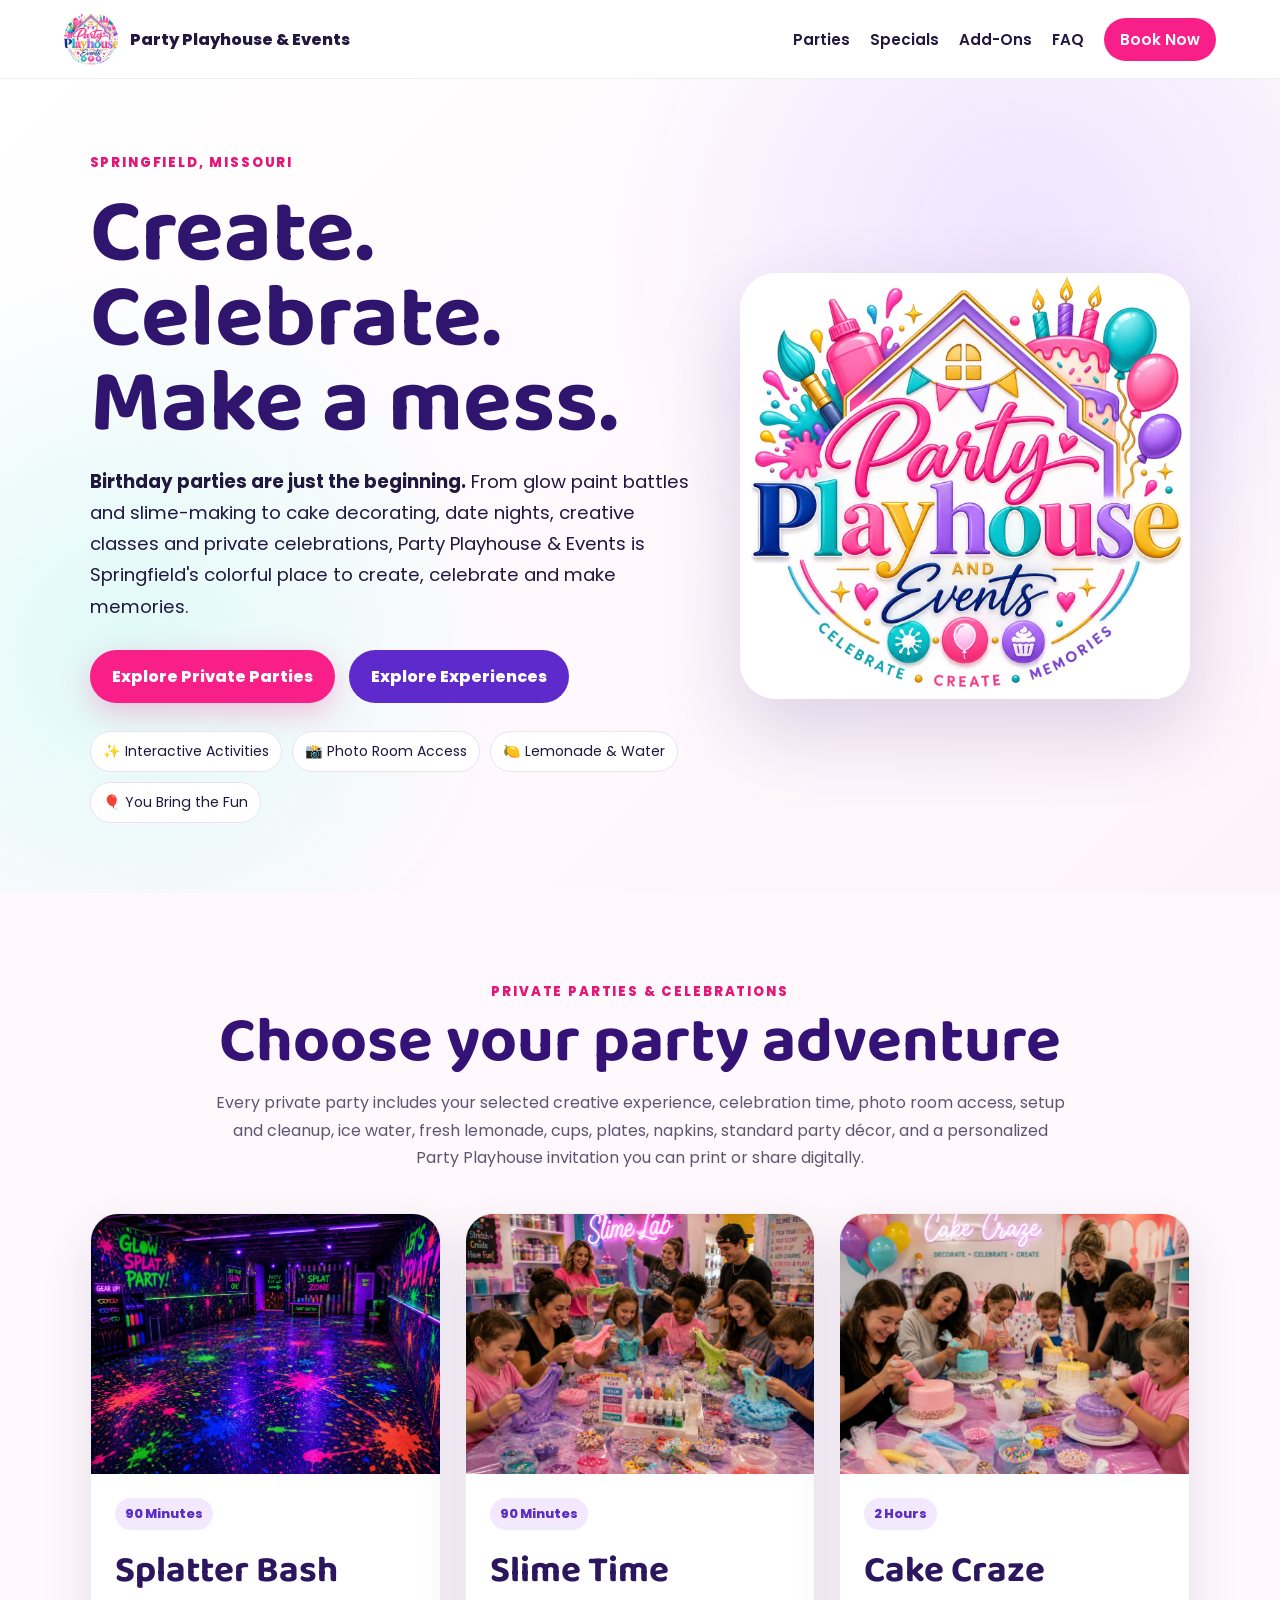
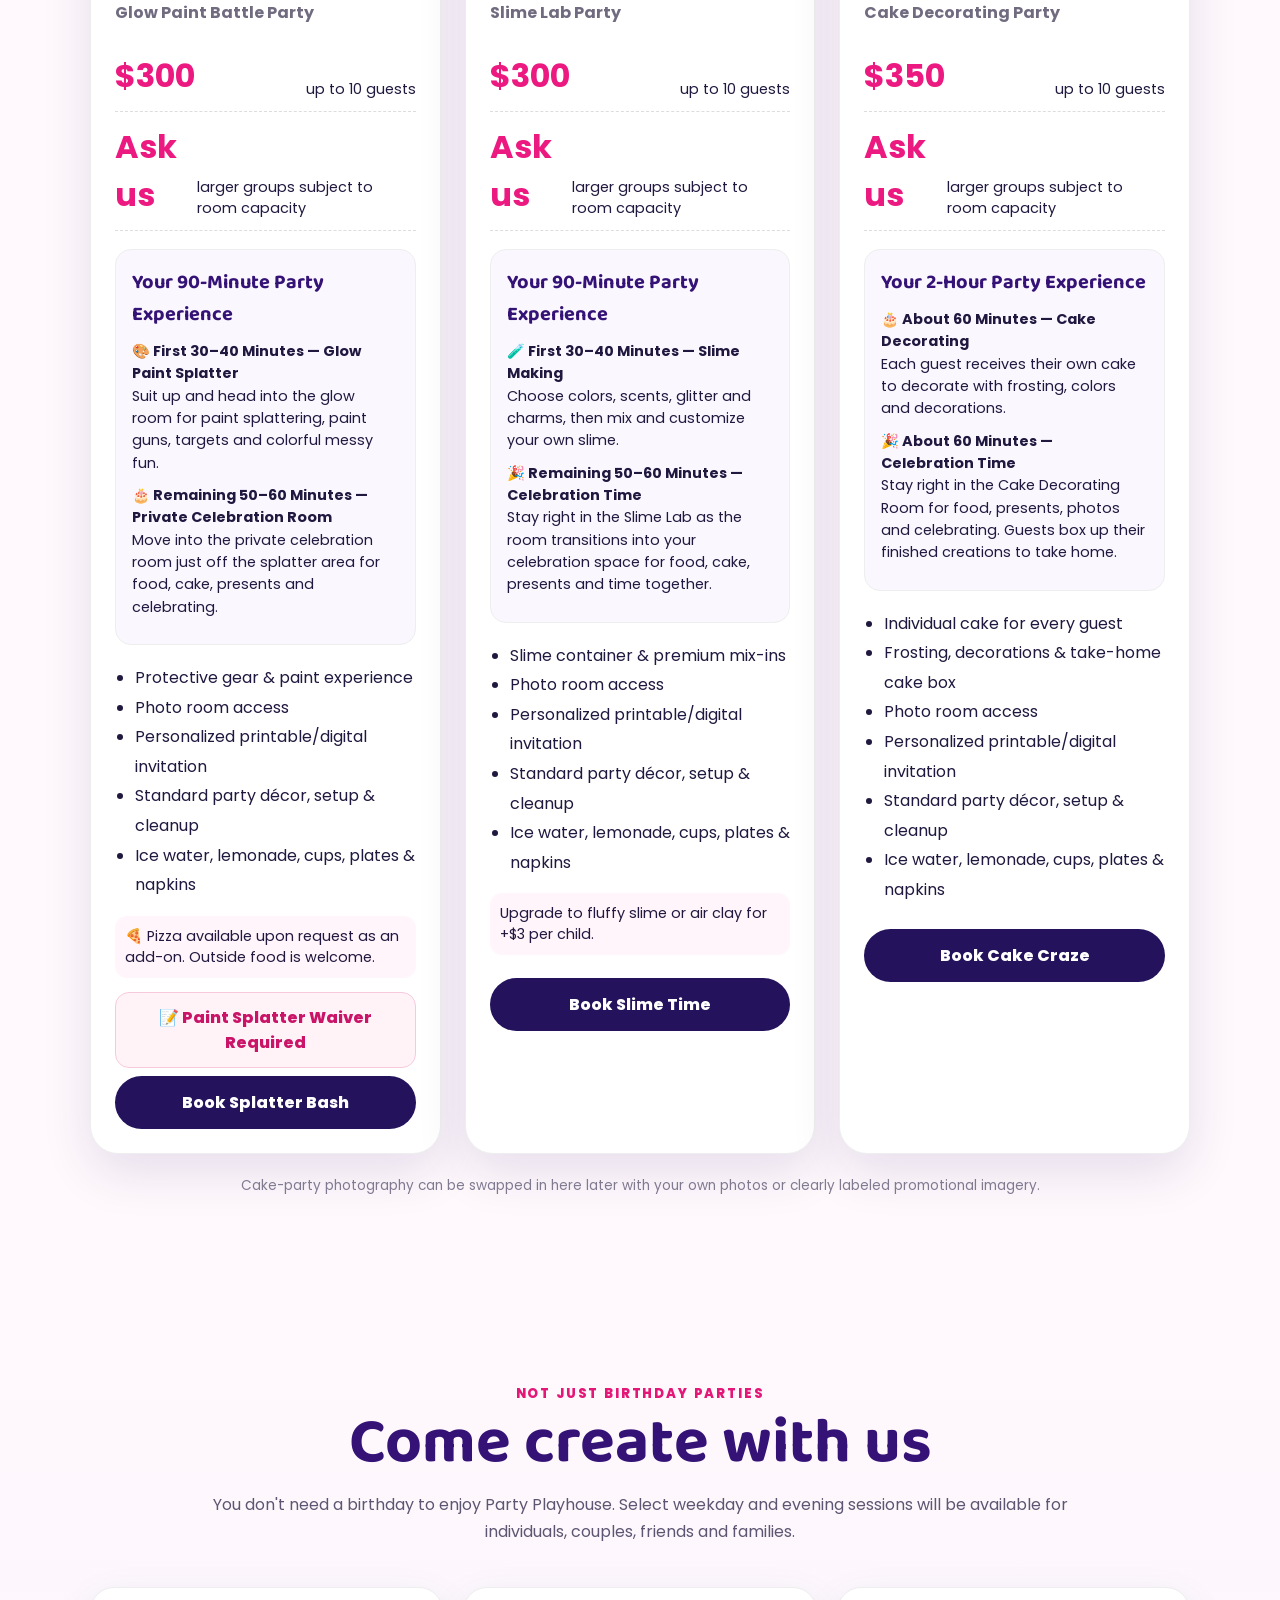
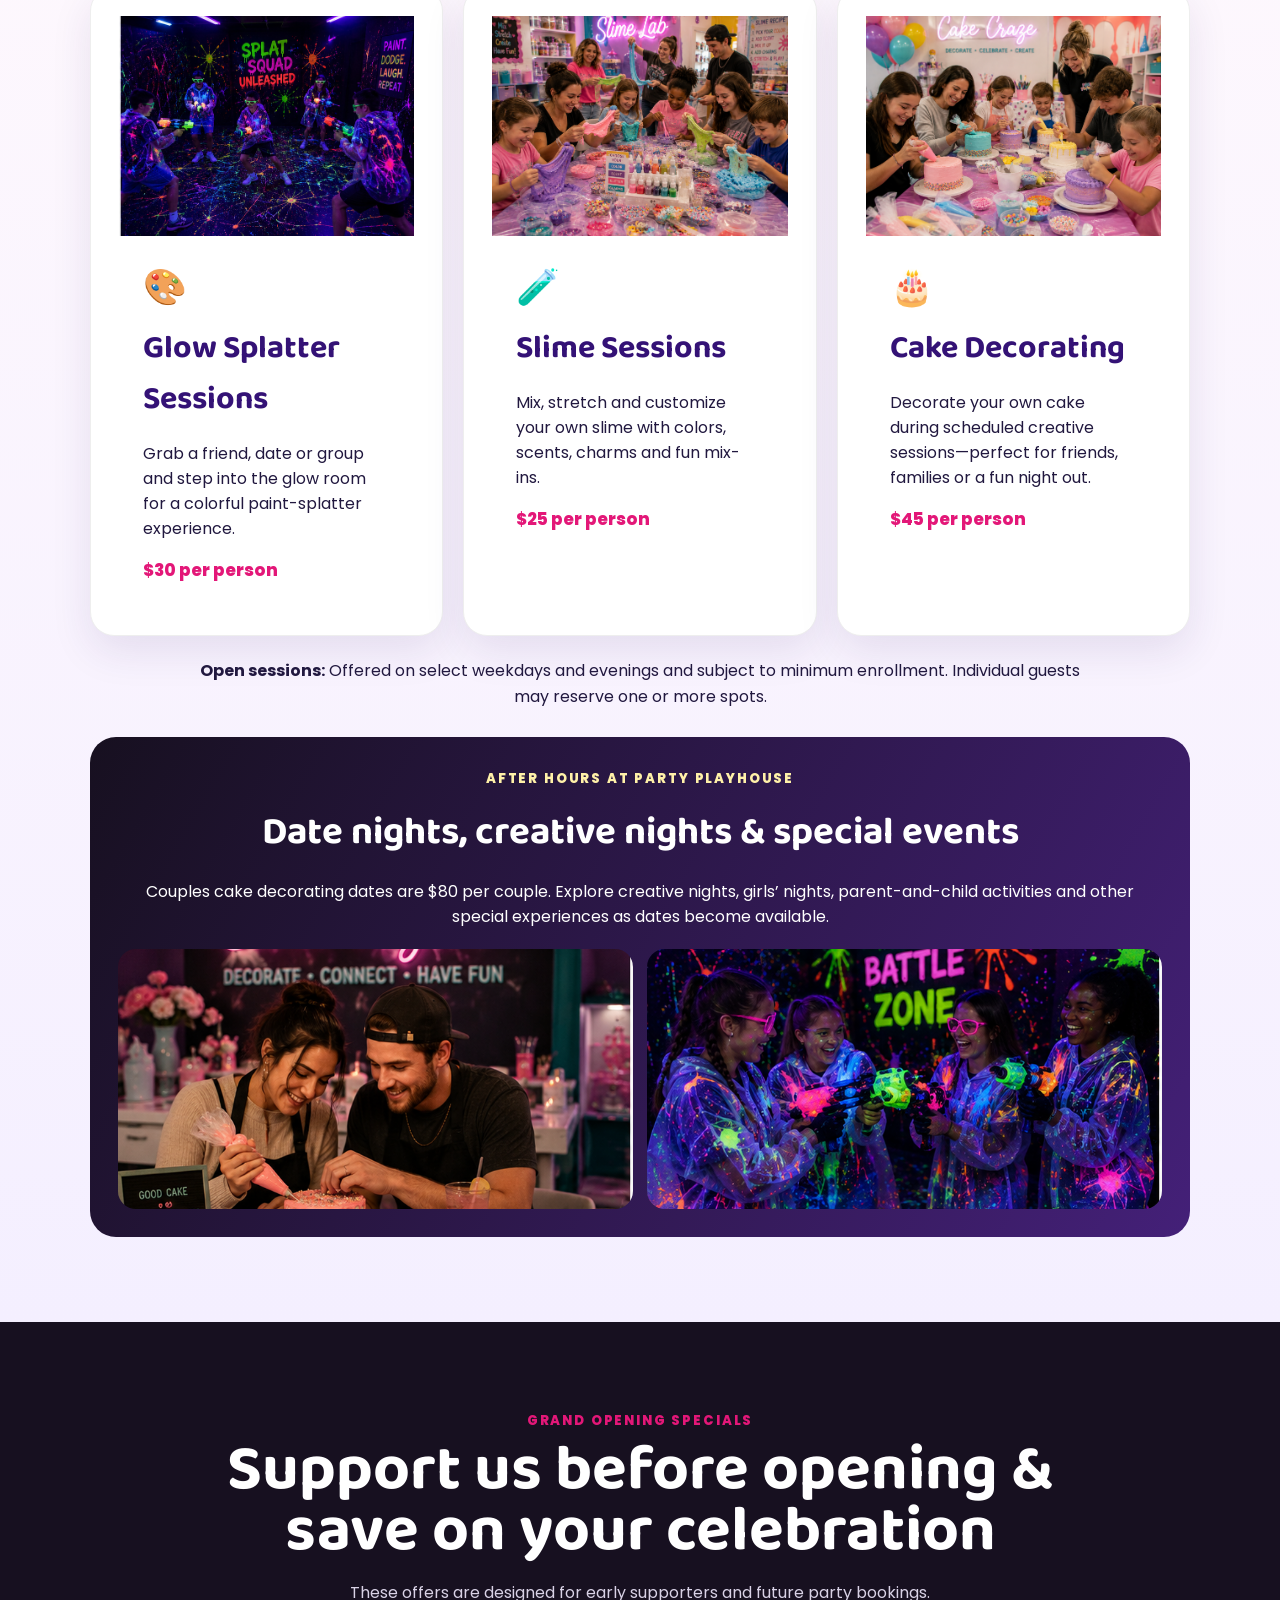
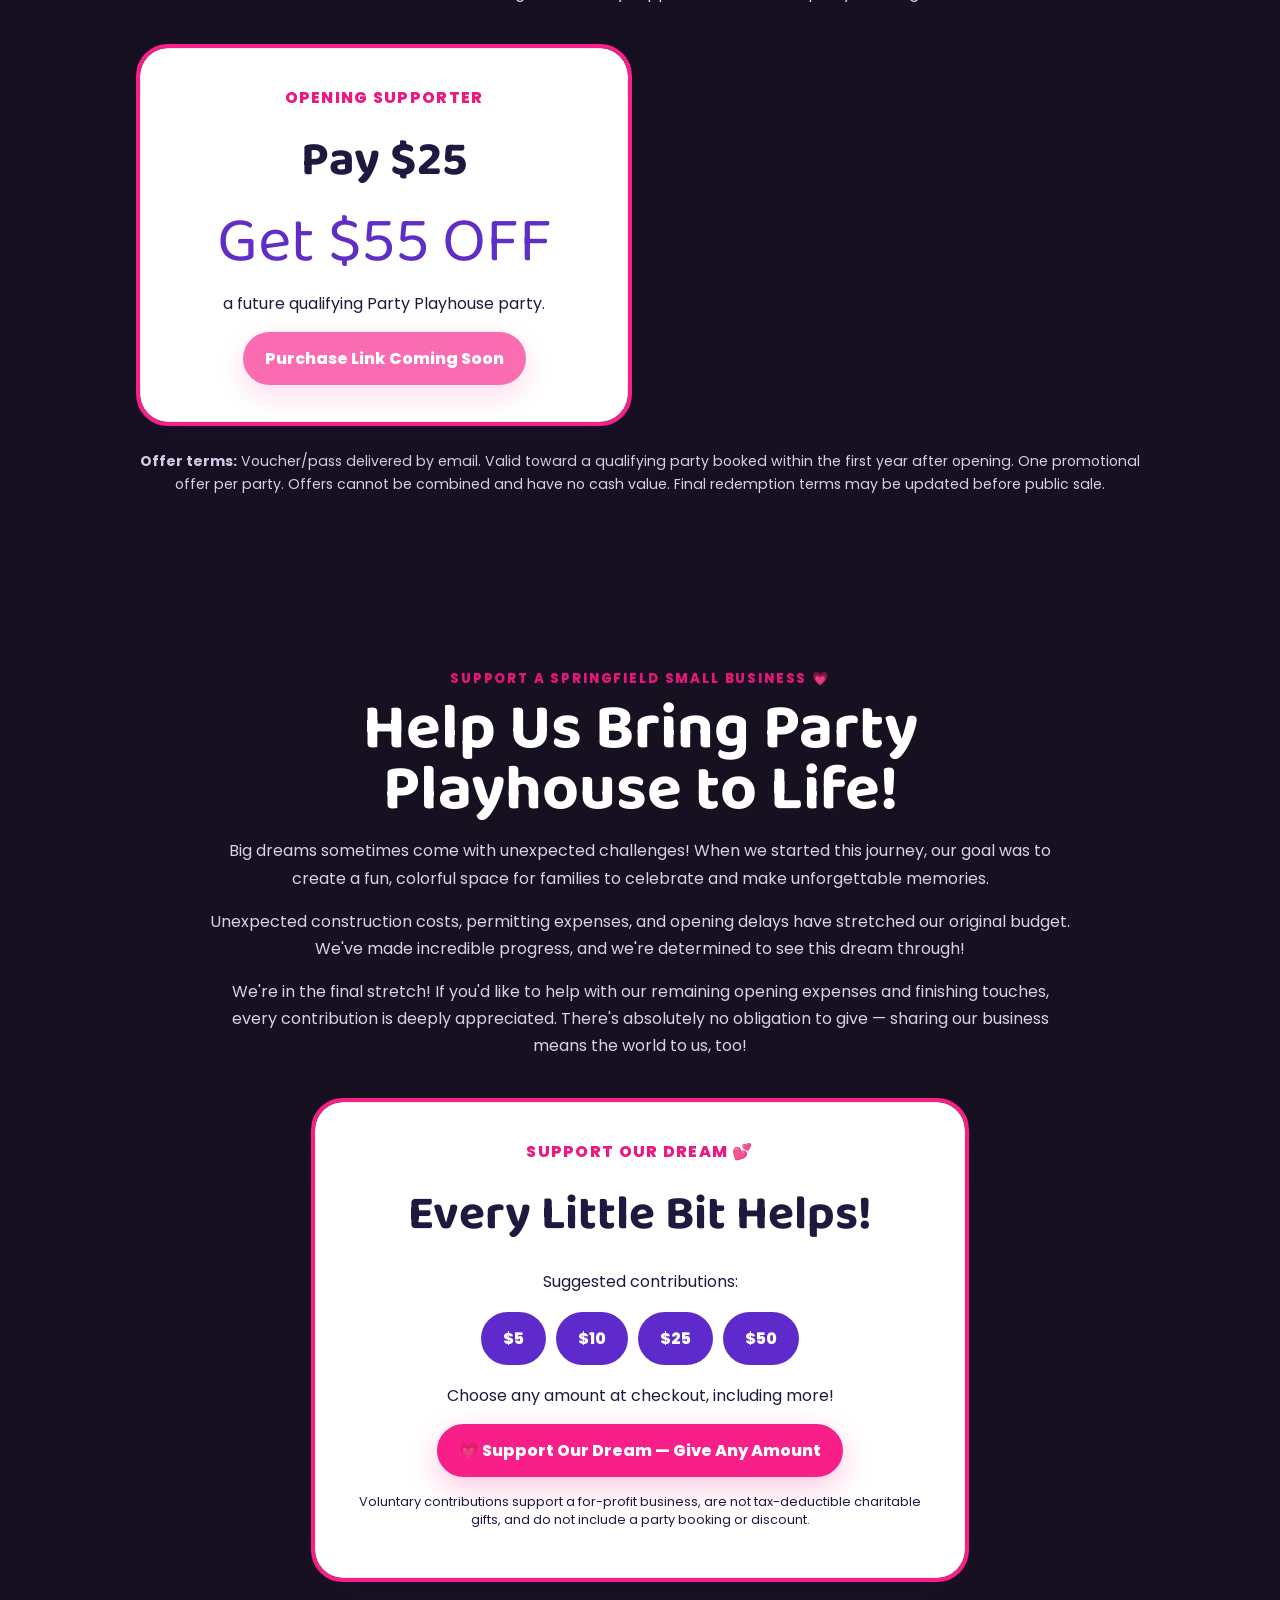
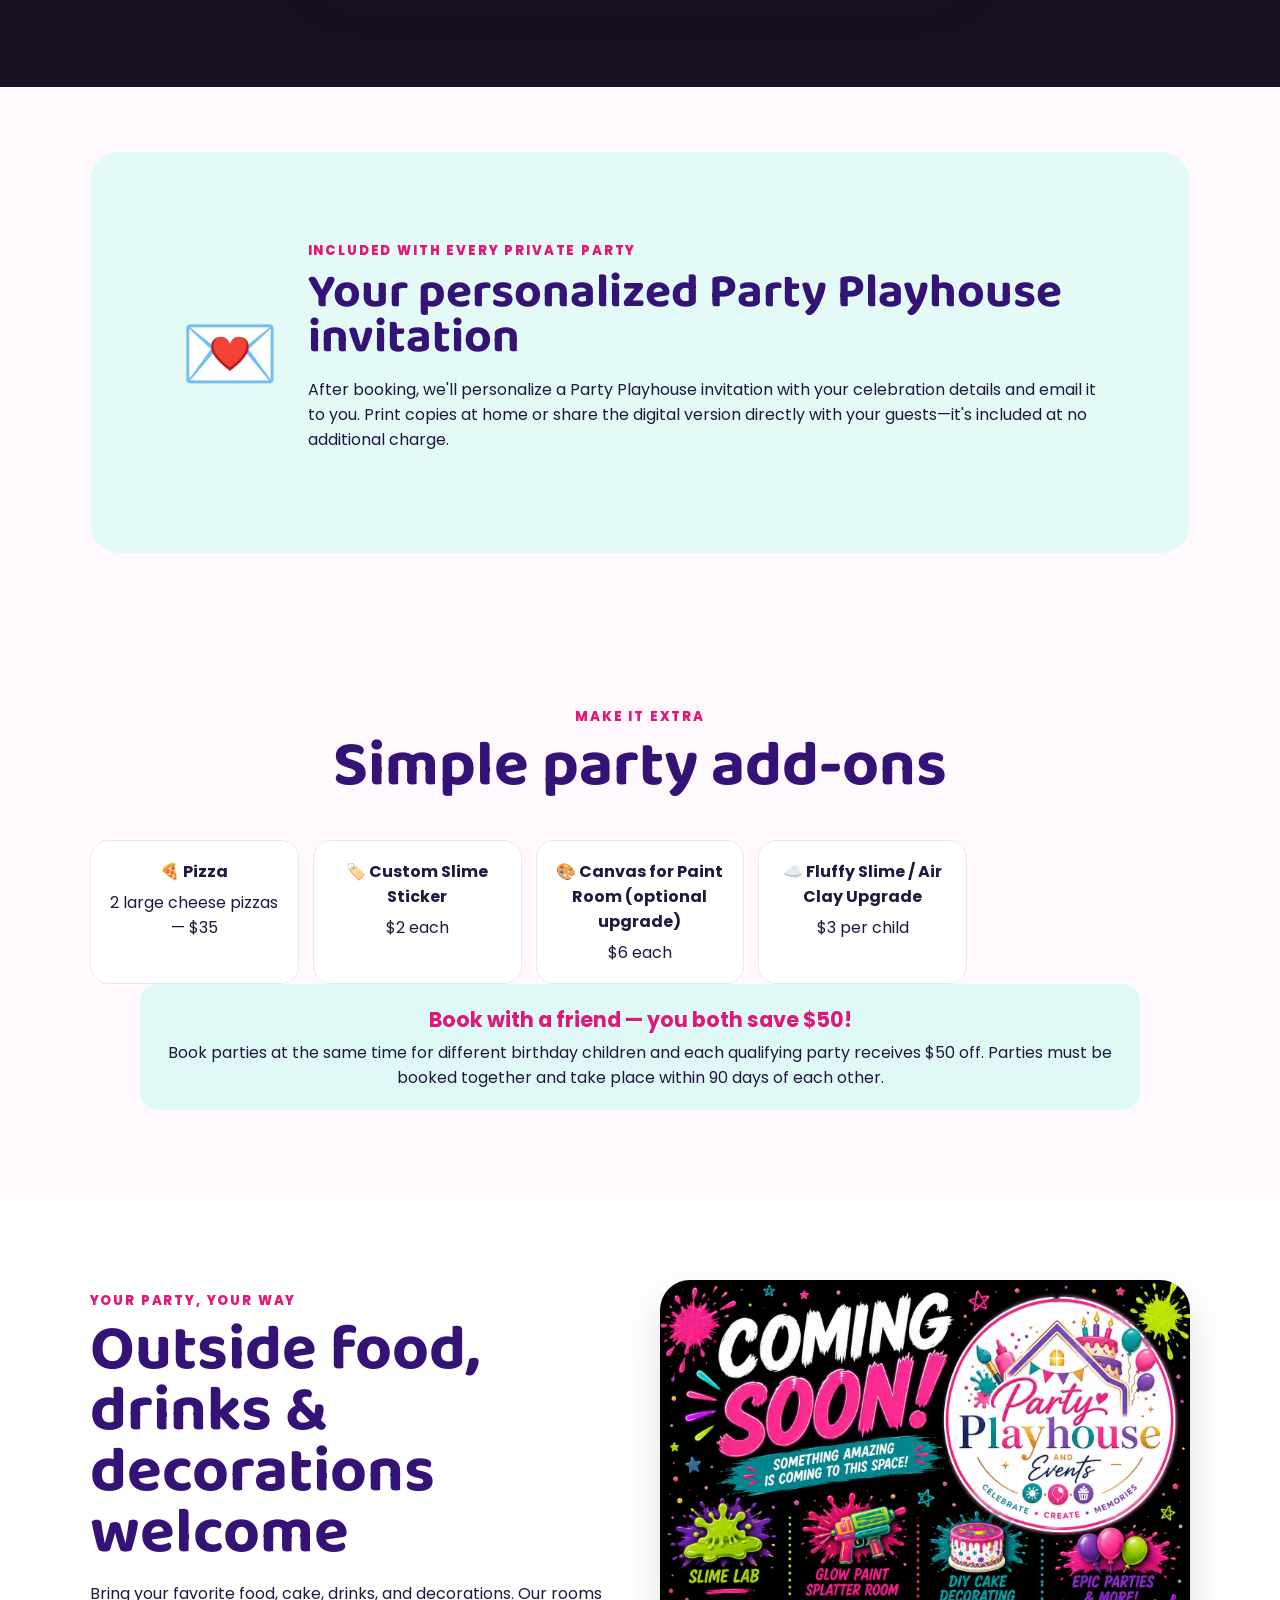
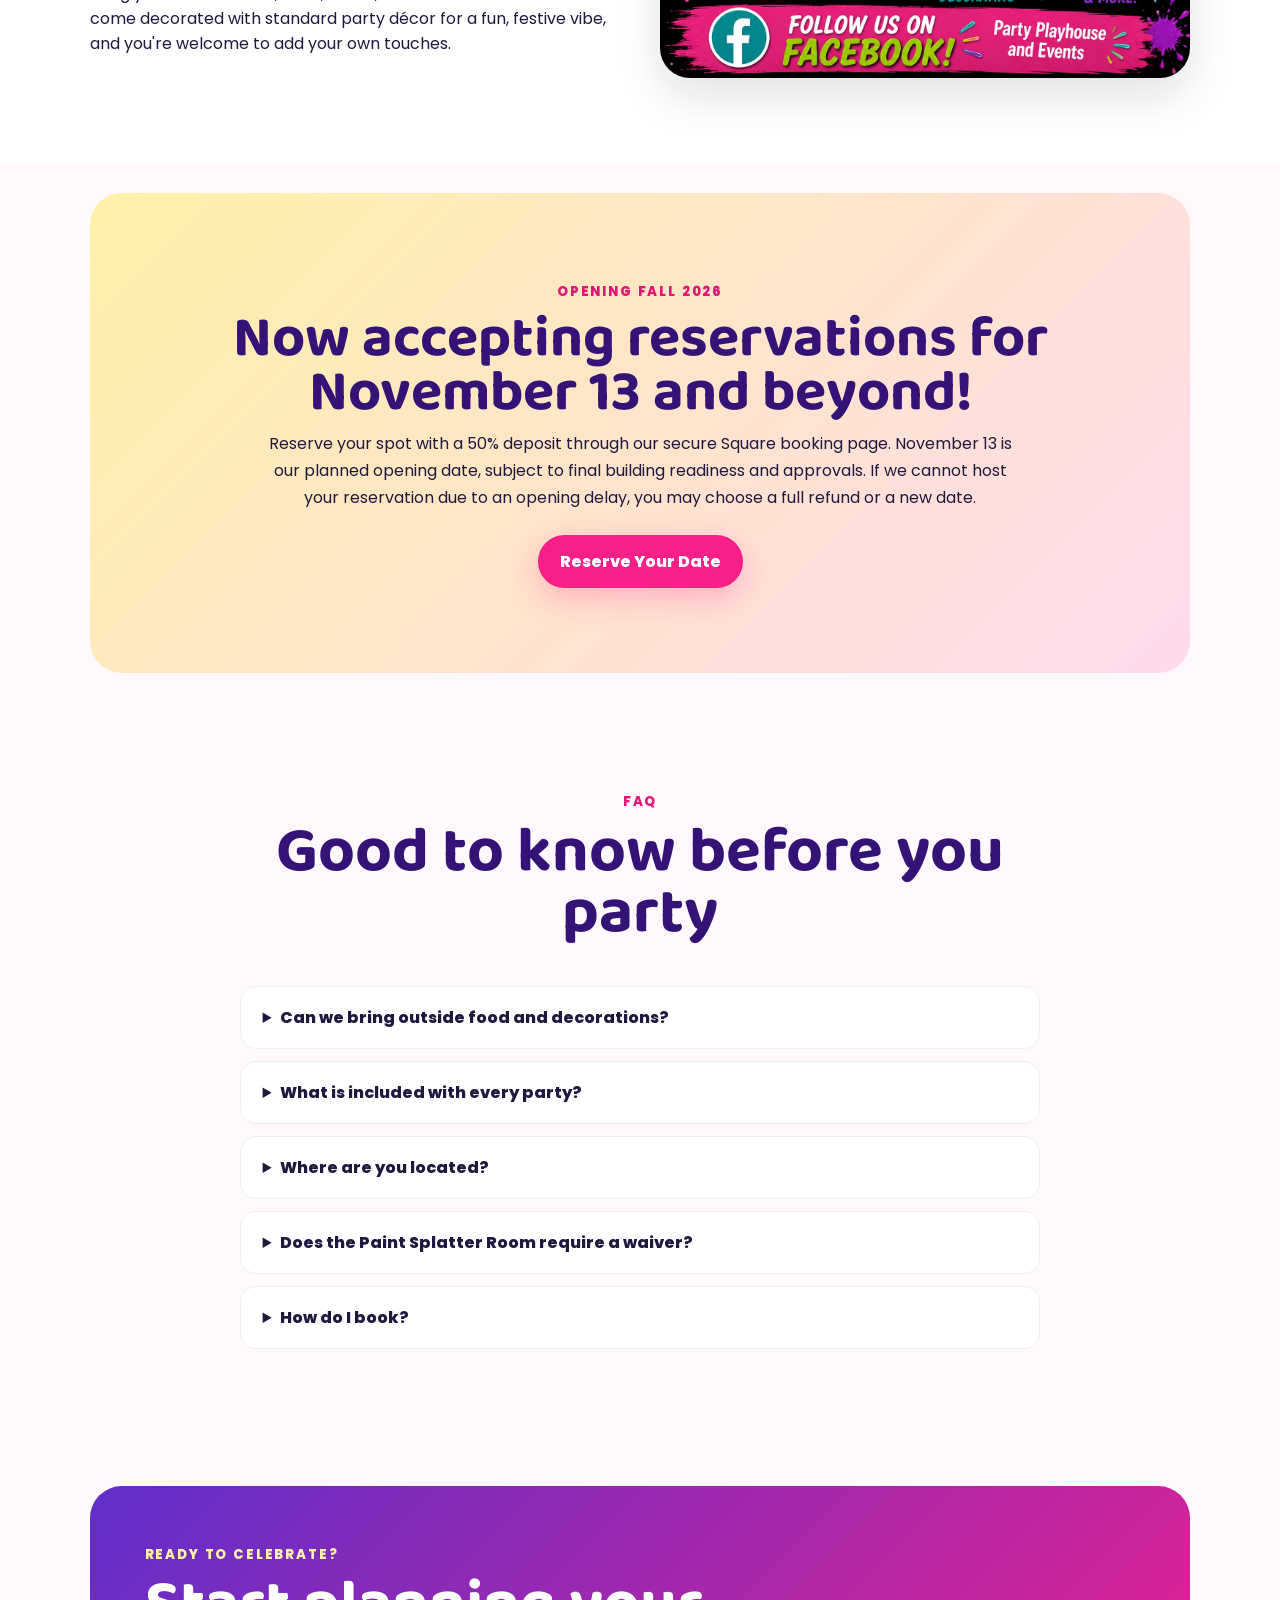
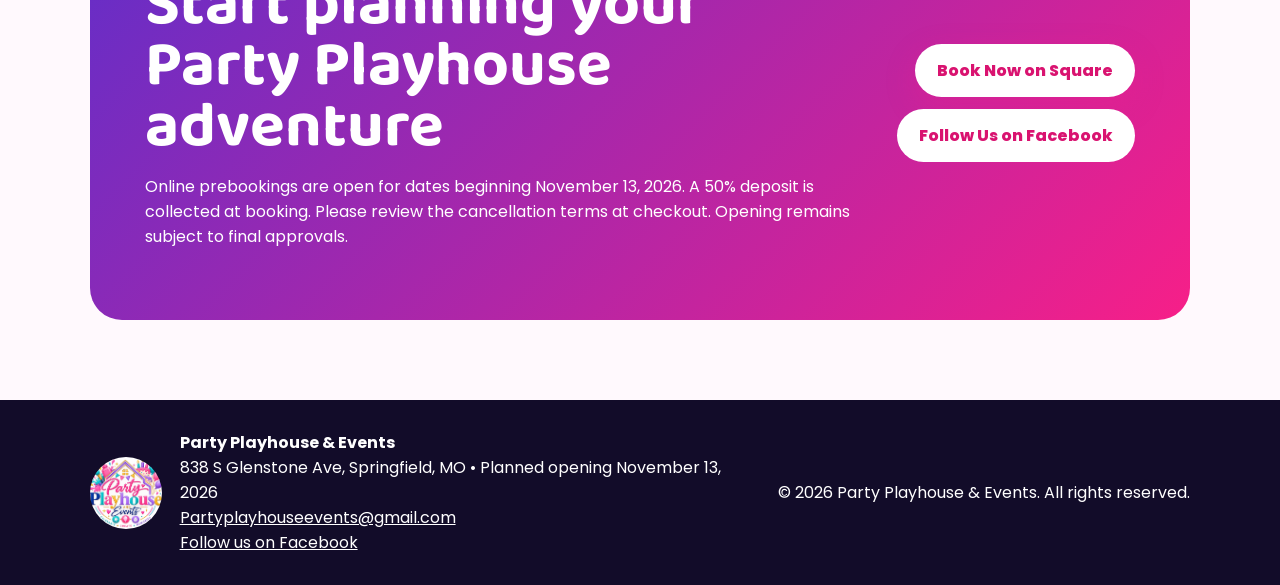
==== commit 8b691ded: "Add support section for Party Playhouse funding Added a new support section to encourage contributio" ====
--- a/index.html
+++ b/index.html
@@ -202,20 +202,35 @@
           <p>a future qualifying Party Playhouse party.</p>
           <a class="btn btn-primary disabled" href="#" aria-disabled="true">Purchase Link Coming Soon</a>
         </article>
-        <article class="special-card">
-          <span class="ribbon">Founding Party Pass</span>
-          <h3>Pay $100</h3>
-          <div class="mega">Get $150</div>
-          <p>toward a future qualifying Party Playhouse party.</p>
-          <a class="btn btn-secondary disabled" href="#" aria-disabled="true">Purchase Link Coming Soon</a>
-        </article>
       </div>
 
       <div class="terms">
         <strong>Offer terms:</strong> Voucher/pass delivered by email. Valid toward a qualifying party booked within the first year after opening. One promotional offer per party. Offers cannot be combined and have no cash value. Final redemption terms may be updated before public sale.
       </div>
     </section>
-
+<section id="support" class="section specials">
+  <div class="section-heading">
+    <span class="eyebrow">Support a Springfield Small Business 💗</span>
+    <h2>Help Us Bring Party Playhouse to Life!</h2>
+    <p>Big dreams sometimes come with unexpected challenges! When we started this journey, our goal was to create a fun, colorful space for families to celebrate and make unforgettable memories.</p>
+    <p>Unexpected construction costs, permitting expenses, and opening delays have stretched our original budget. We've made incredible progress, and we're determined to see this dream through!</p>
+    <p>We're in the final stretch! If you'd like to help with our remaining opening expenses and finishing touches, every contribution is deeply appreciated. There's absolutely no obligation to give — sharing our business means the world to us, too!</p>
+  </div>
+  <div class="special-card featured" style="max-width:650px;margin:24px auto;text-align:center;">
+    <span class="ribbon">Support Our Dream 💕</span>
+    <h3>Every Little Bit Helps!</h3>
+    <p>Suggested contributions:</p>
+    <div style="display:flex;justify-content:center;gap:10px;flex-wrap:wrap;margin:18px 0;">
+      <a class="btn btn-secondary" href="https://square.link/u/DLxRsQel" target="_blank" rel="noopener">$5</a>
+      <a class="btn btn-secondary" href="https://square.link/u/DLxRsQel" target="_blank" rel="noopener">$10</a>
+      <a class="btn btn-secondary" href="https://square.link/u/DLxRsQel" target="_blank" rel="noopener">$25</a>
+      <a class="btn btn-secondary" href="https://square.link/u/DLxRsQel" target="_blank" rel="noopener">$50</a>
+    </div>
+    <p>Choose any amount at checkout, including more!</p>
+    <a class="btn btn-primary" href="https://square.link/u/DLxRsQel" target="_blank" rel="noopener">💗 Support Our Dream — Give Any Amount</a>
+    <p style="font-size:0.8rem;margin-top:16px;">Voluntary contributions support a for-profit business, are not tax-deductible charitable gifts, and do not include a party booking or discount.</p>
+  </div>
+</section>
 
     <section class="section invitation">
       <div class="invite-icon">💌</div>
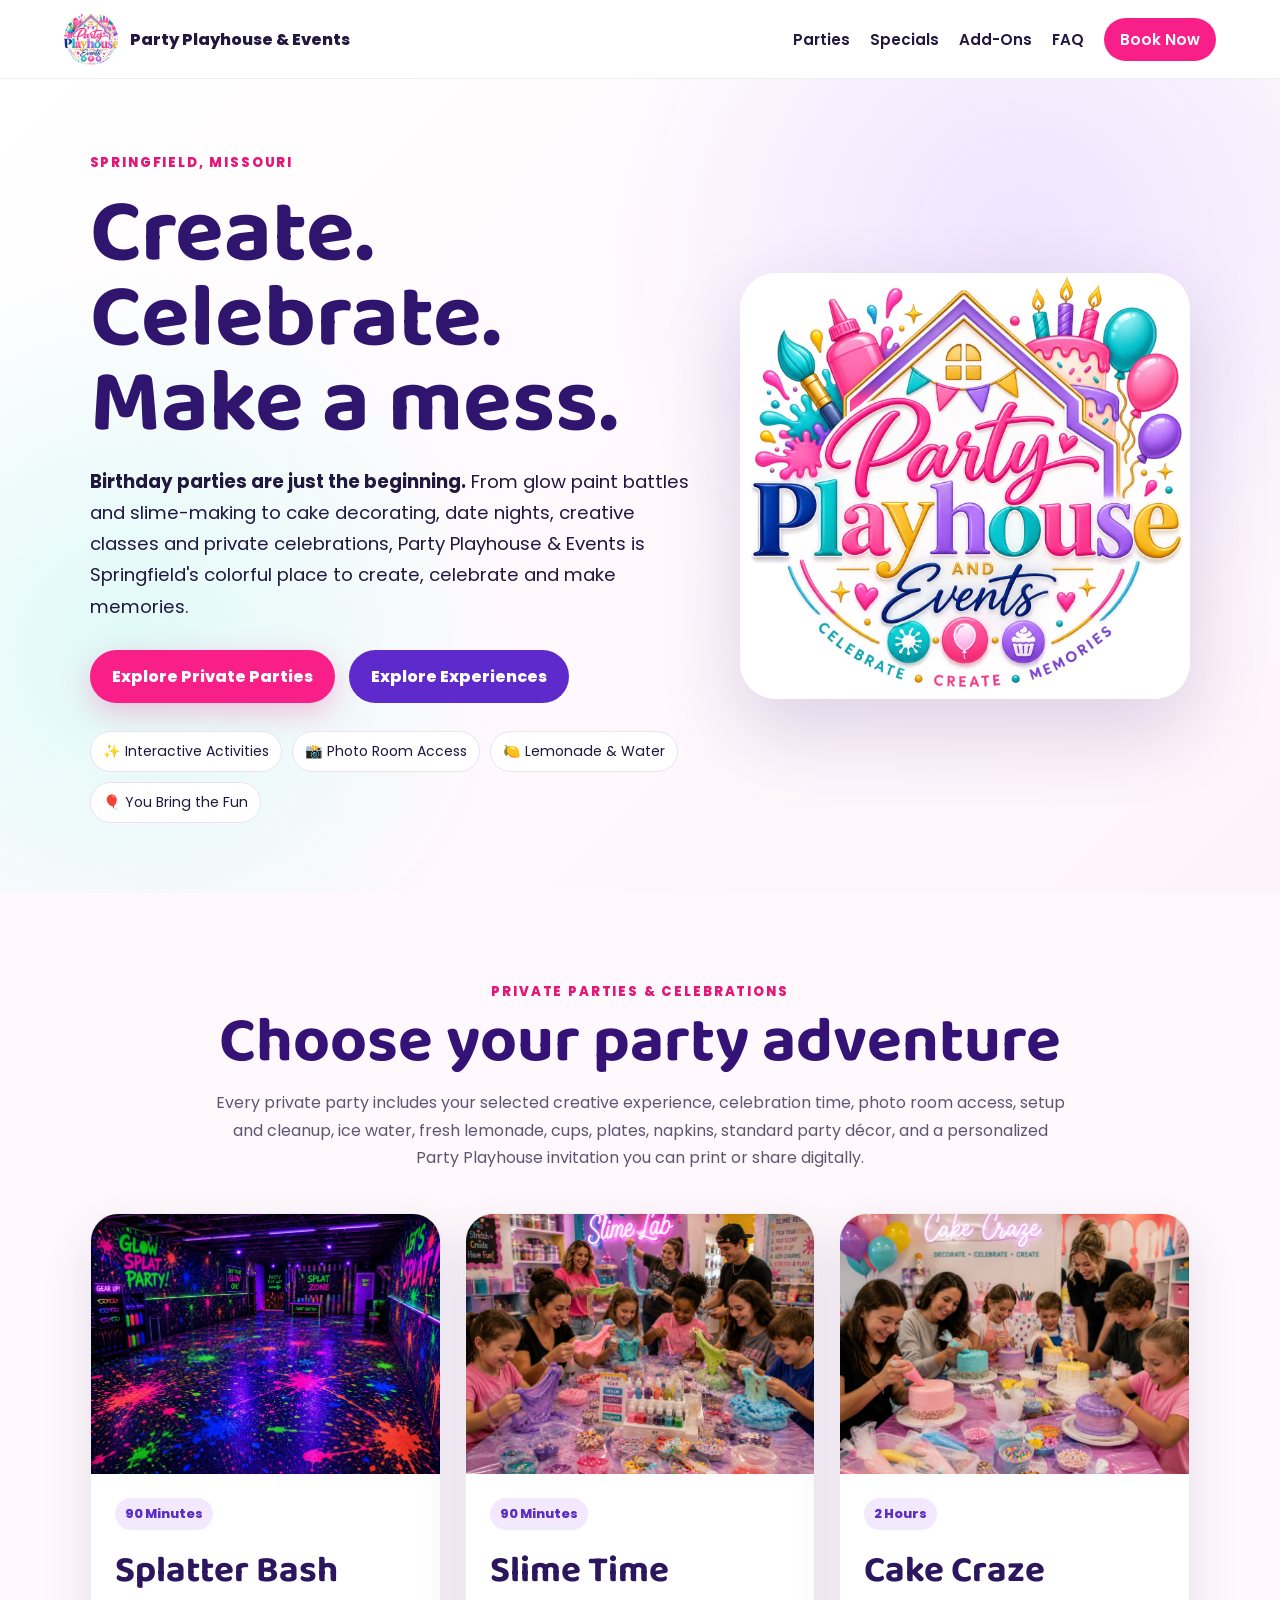
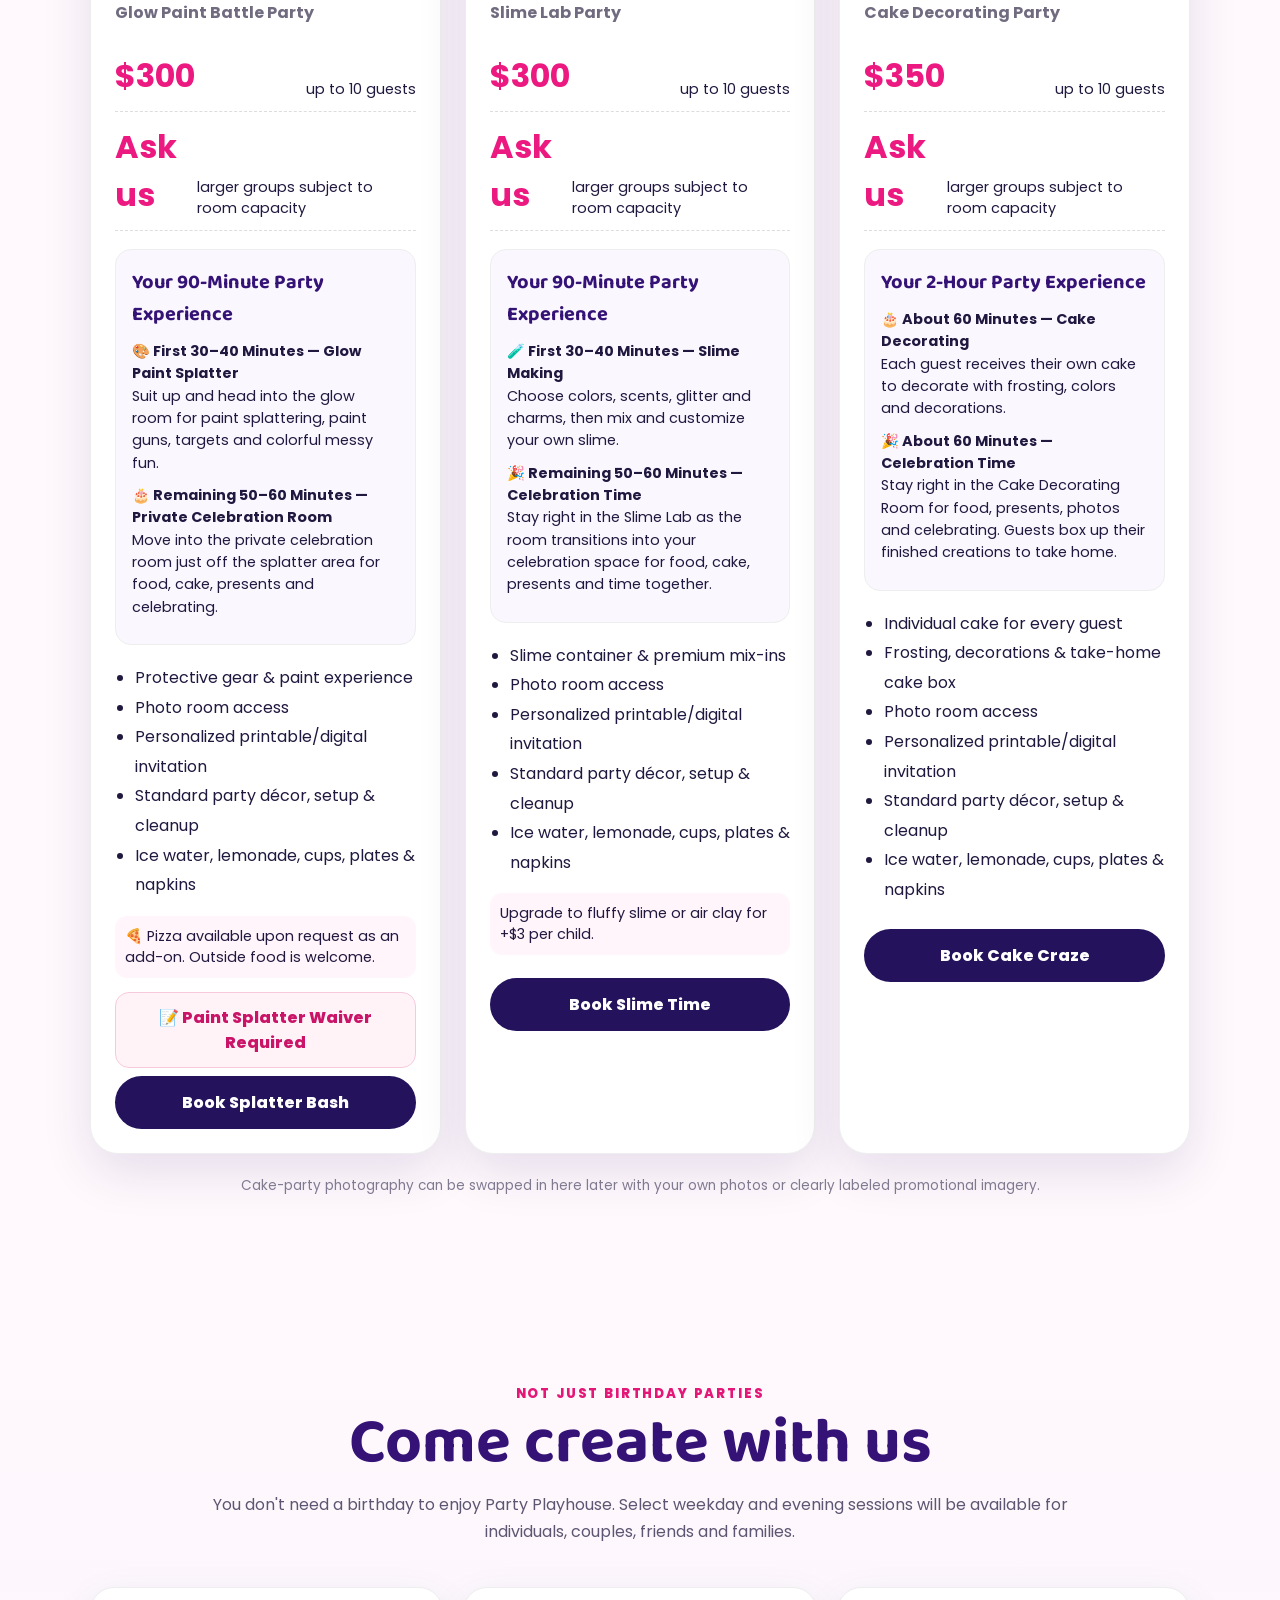
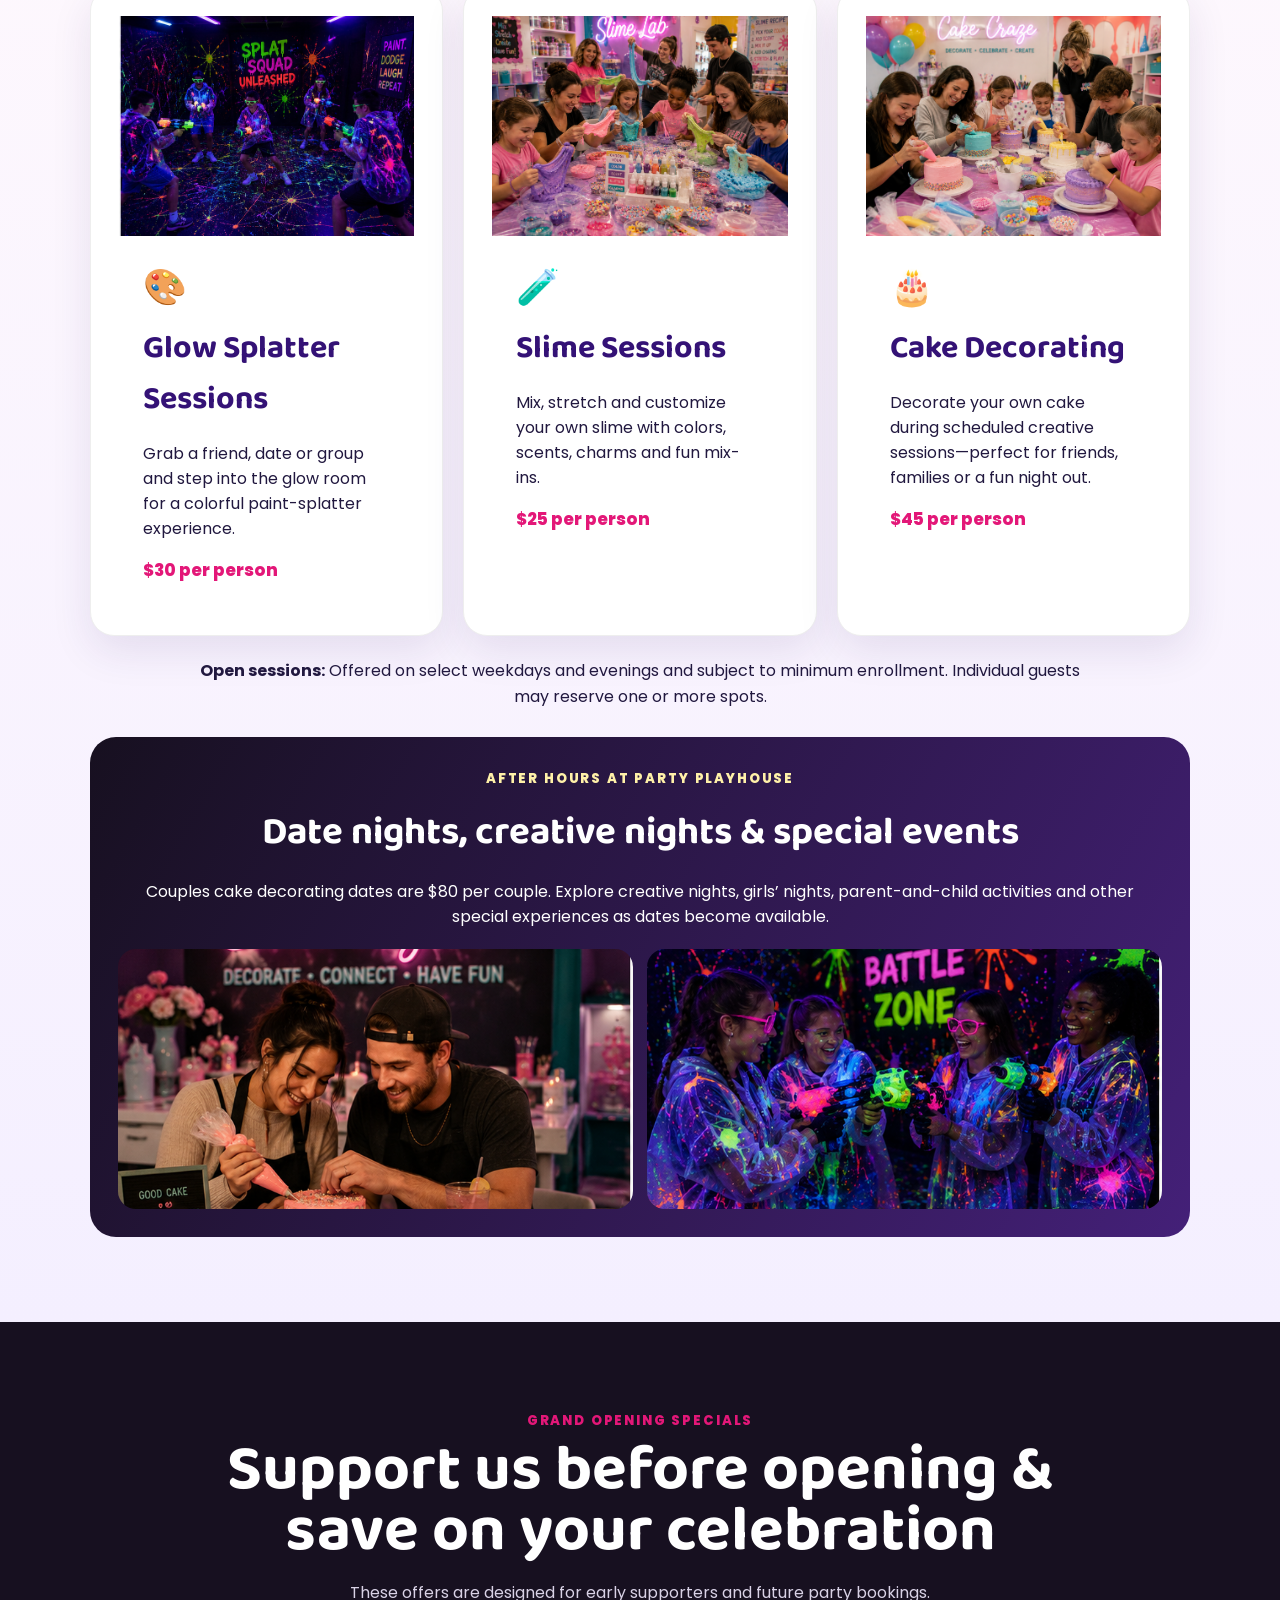
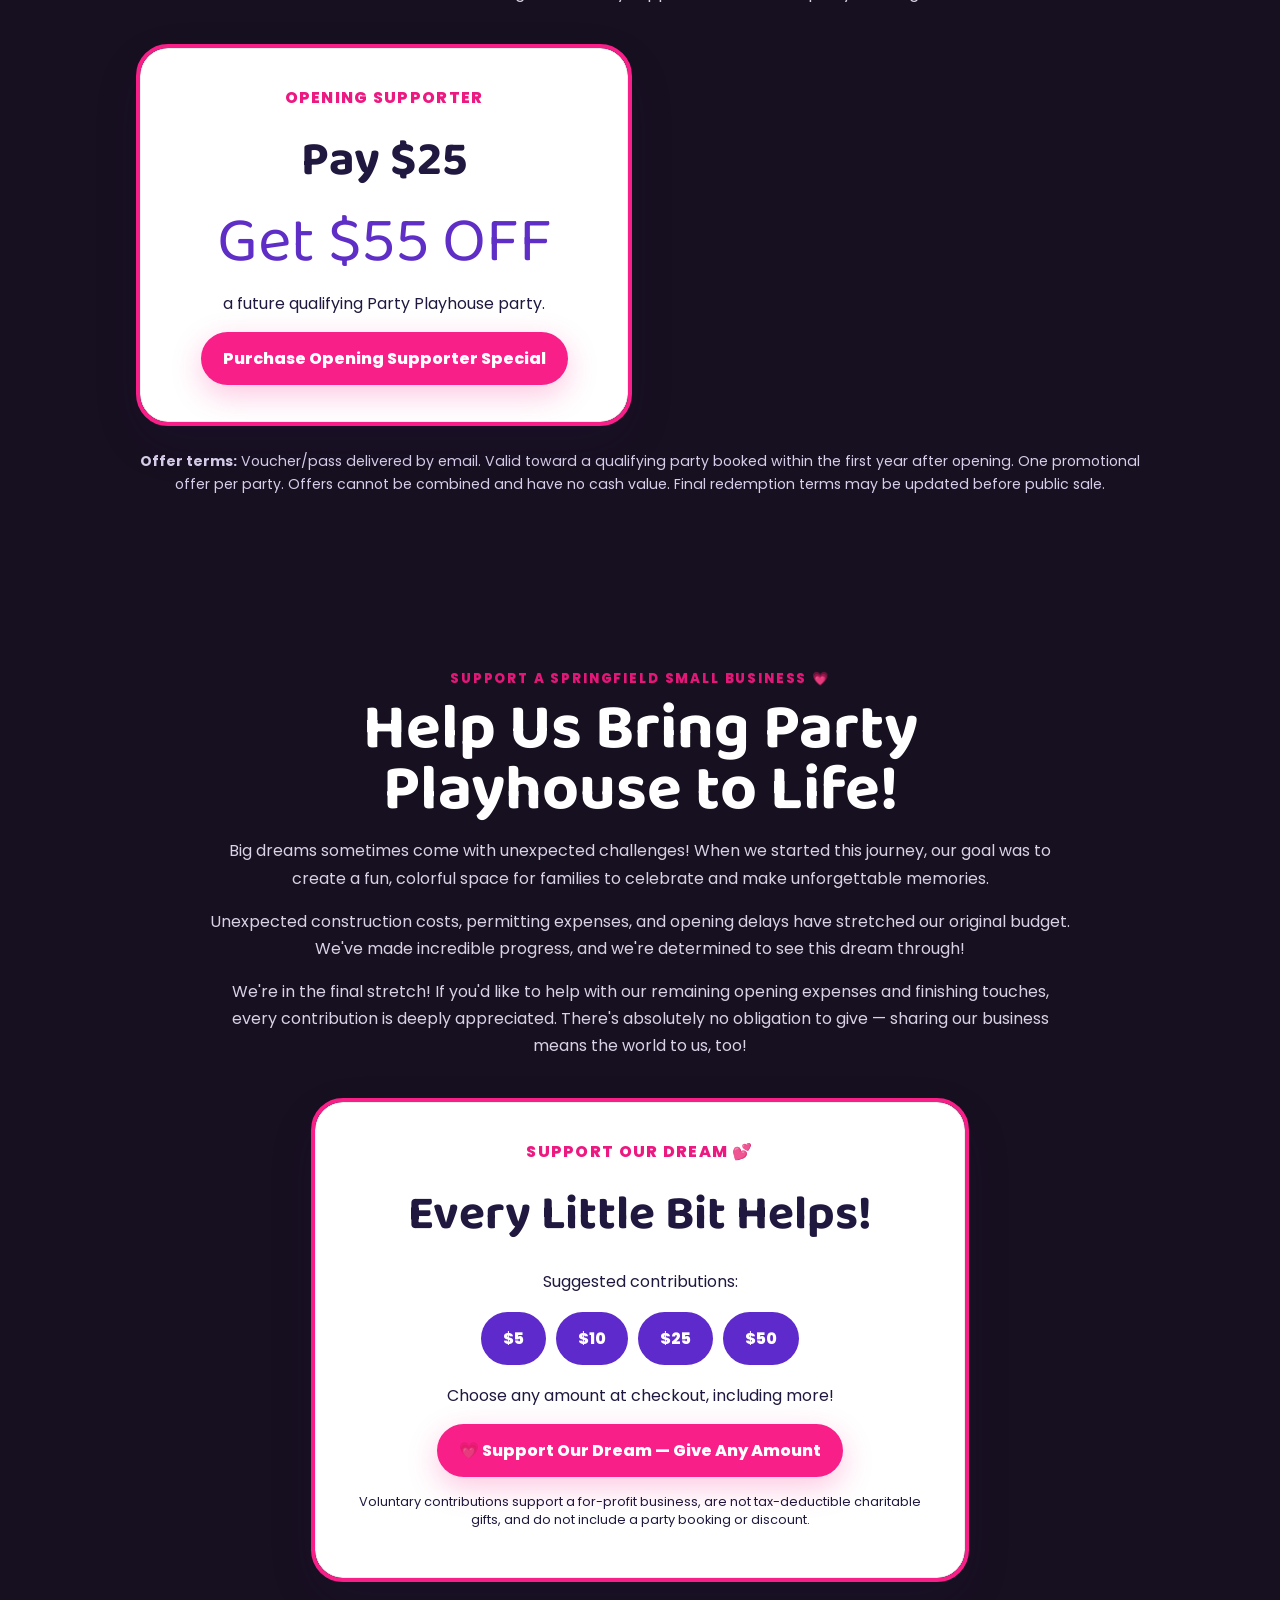
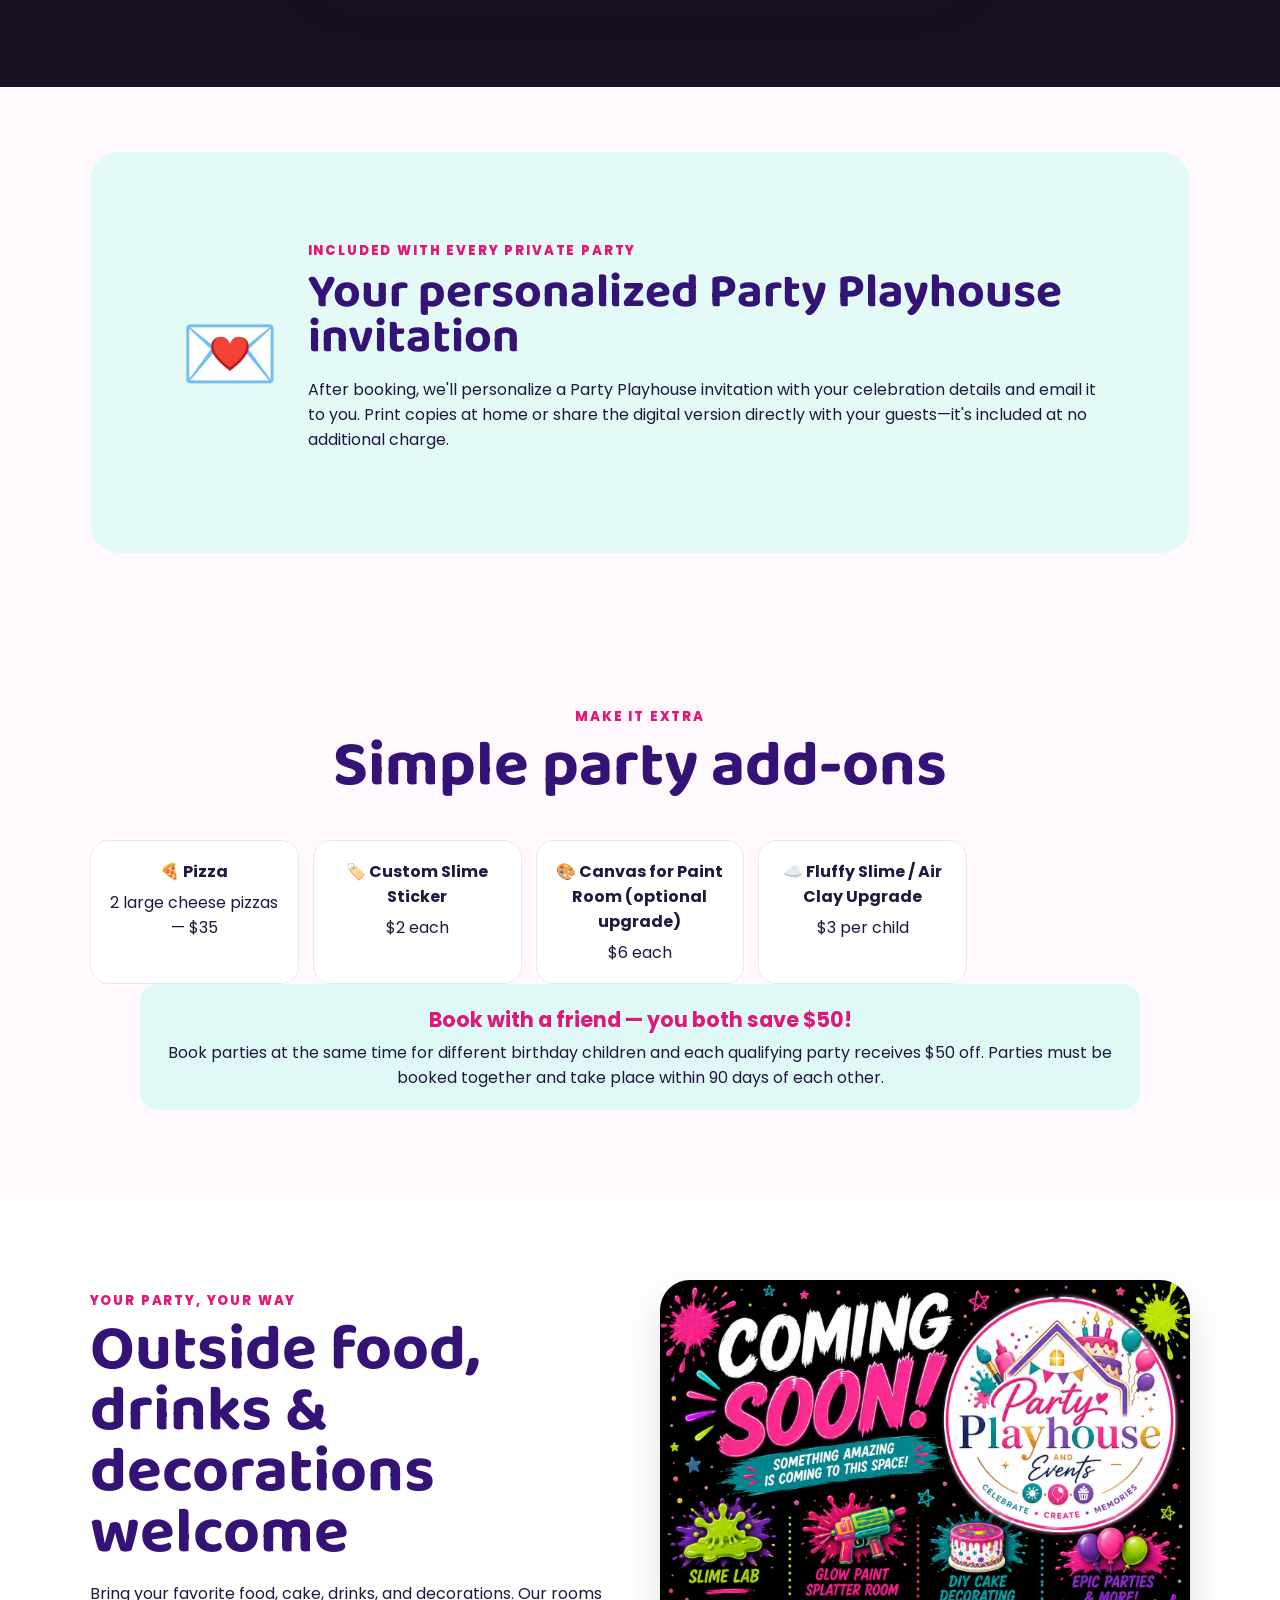
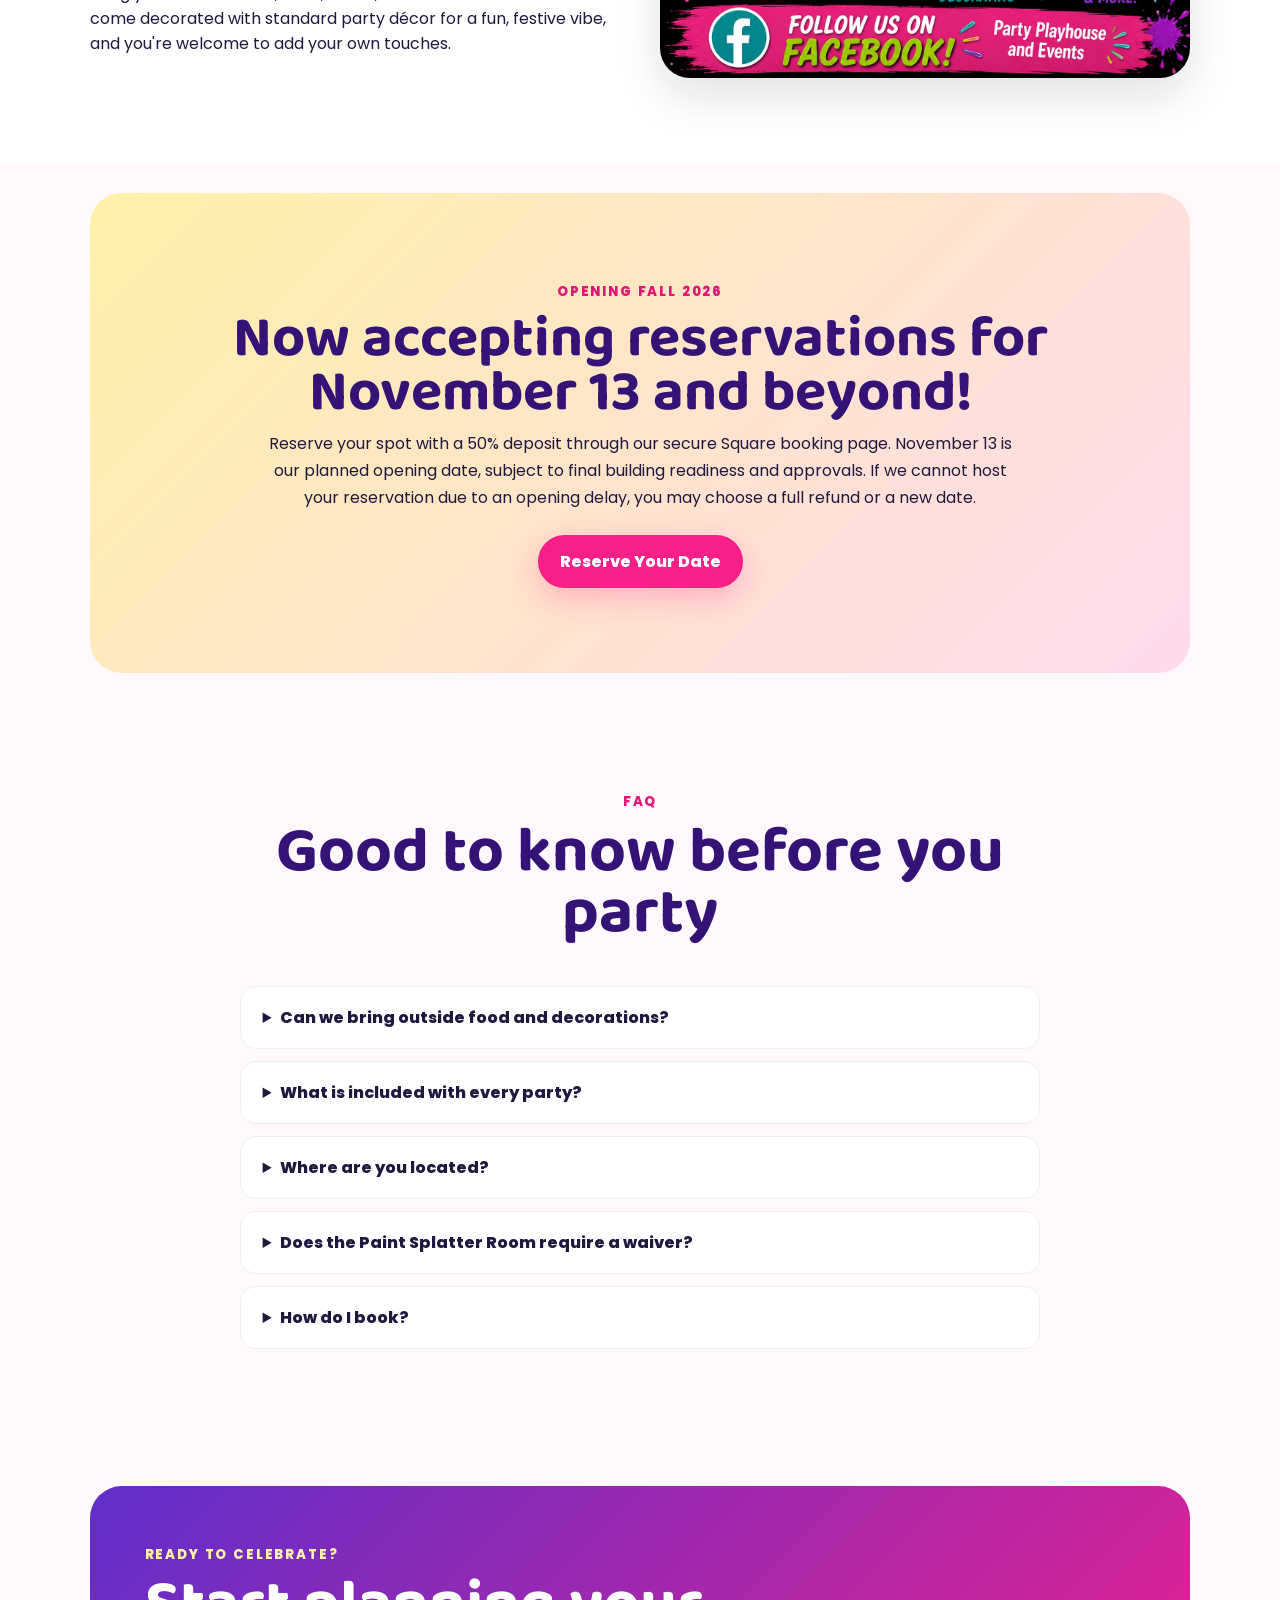
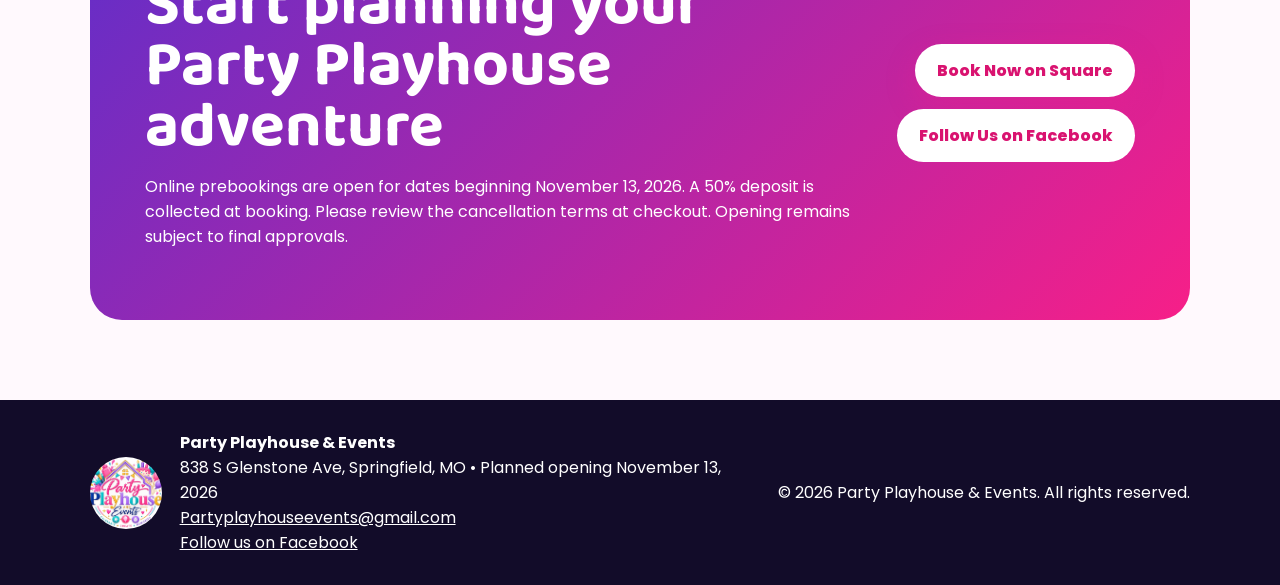
==== commit 1249f5de: "Update purchase link for Opening Supporter special Activated Opening Supporter purchase button" ====
--- a/index.html
+++ b/index.html
@@ -200,7 +200,7 @@
           <h3>Pay $25</h3>
           <div class="mega">Get $55 OFF</div>
           <p>a future qualifying Party Playhouse party.</p>
-          <a class="btn btn-primary disabled" href="#" aria-disabled="true">Purchase Link Coming Soon</a>
+          <a class="btn btn-primary" href="https://square.link/u/4MKck9bJ" target="_blank" rel="noopener">Purchase Opening Supporter Special</a>
         </article>
       </div>
 
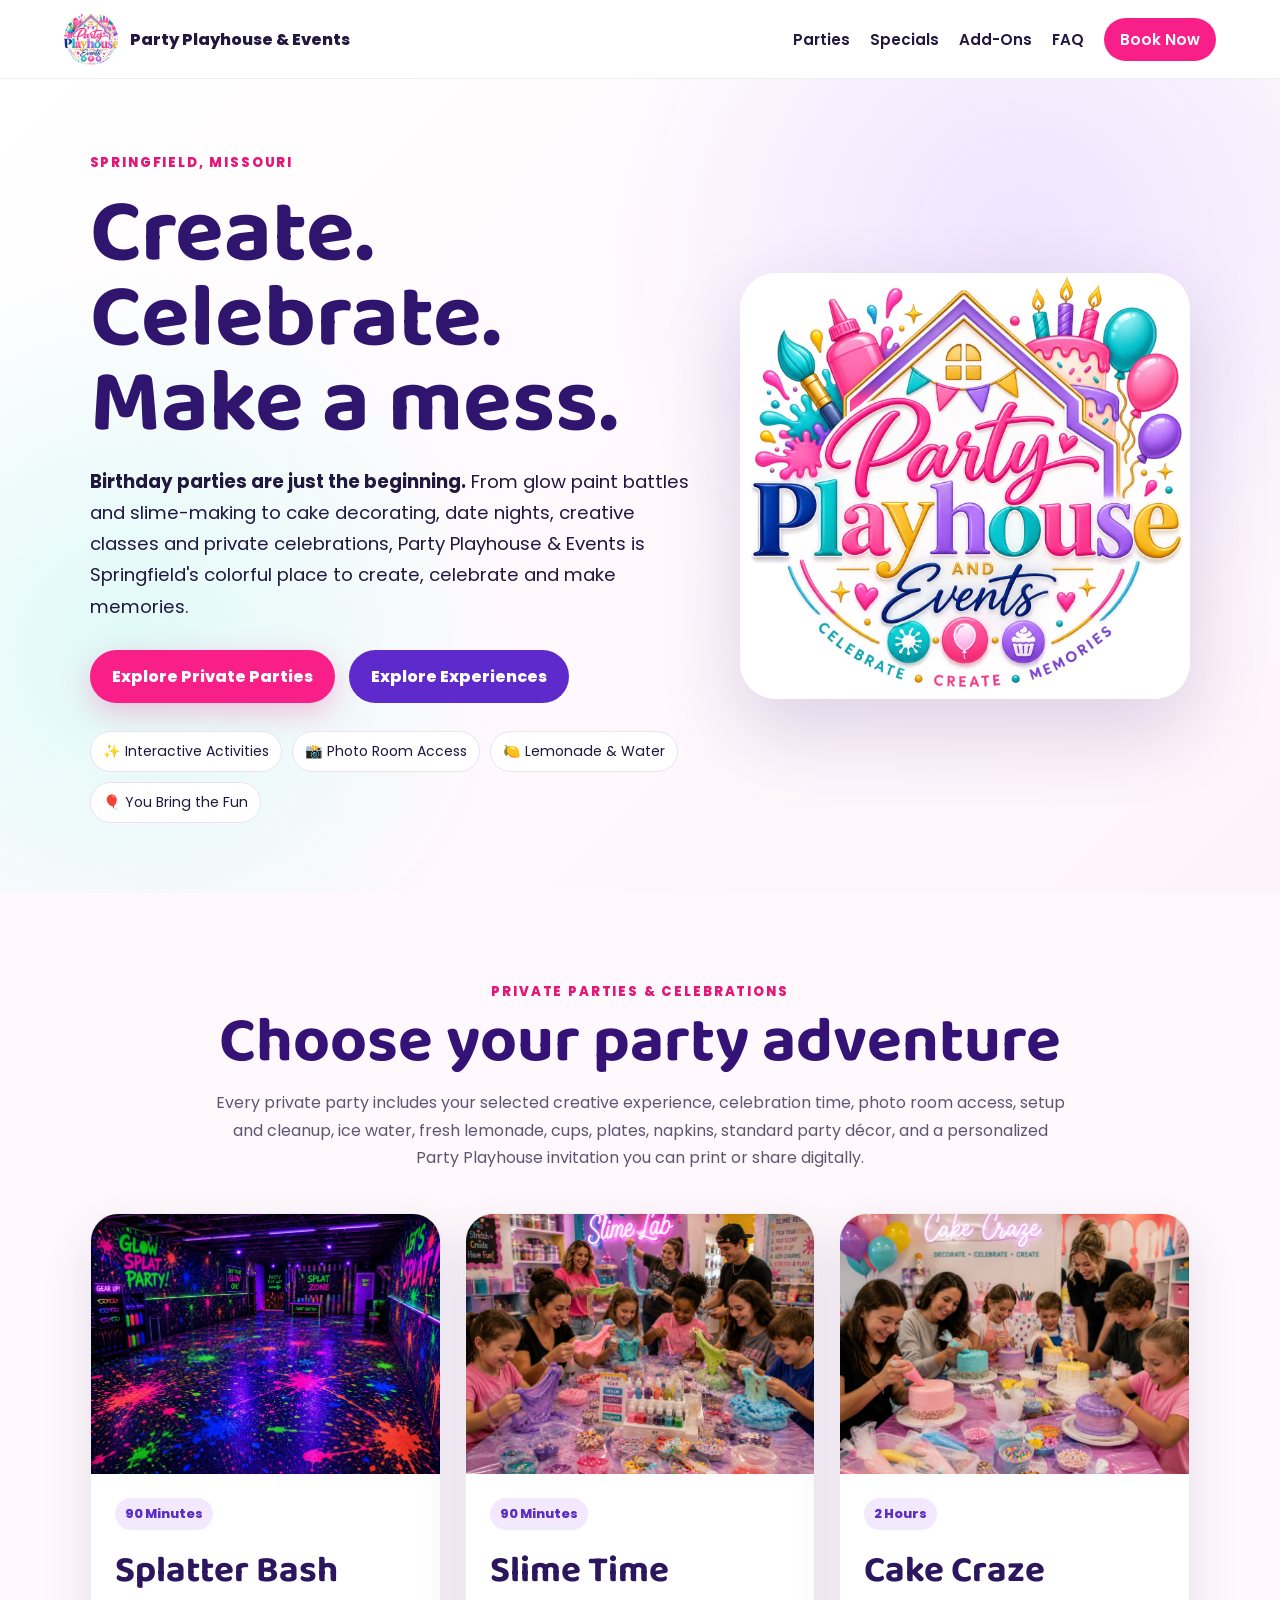
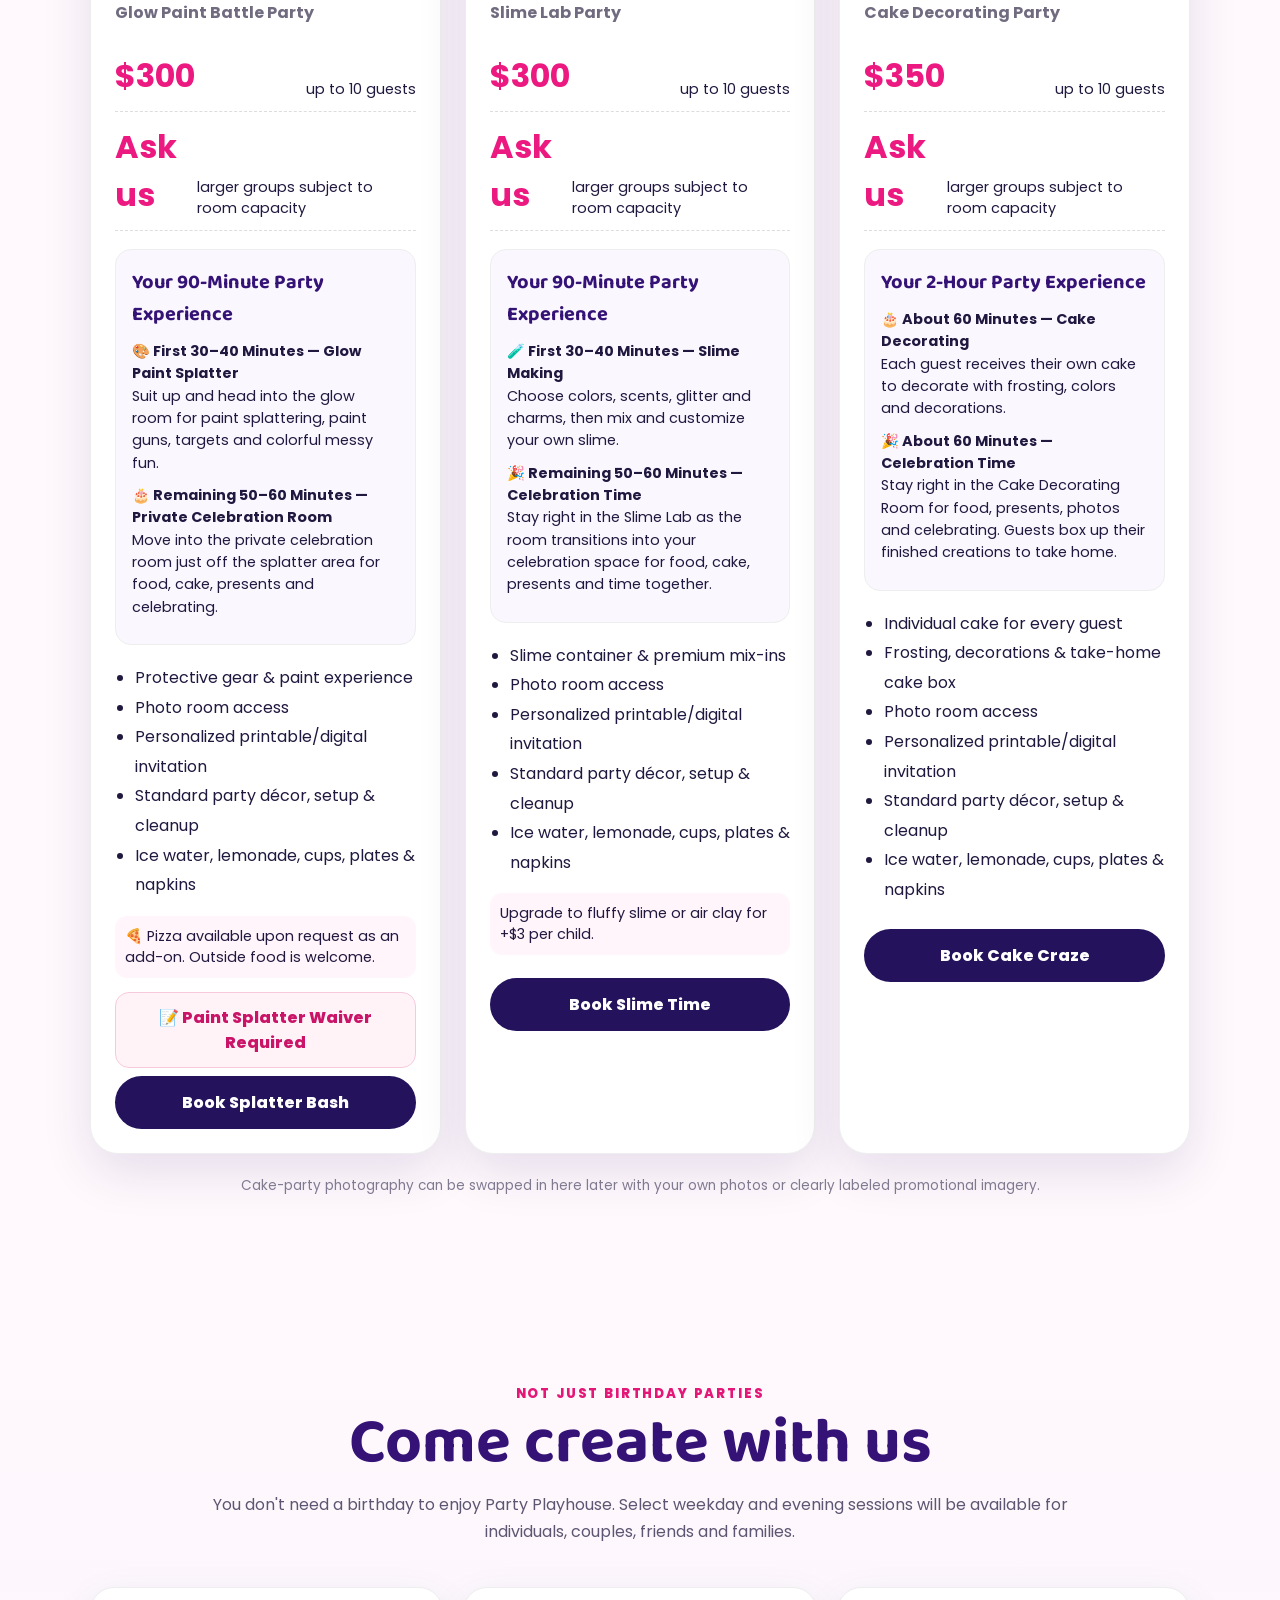
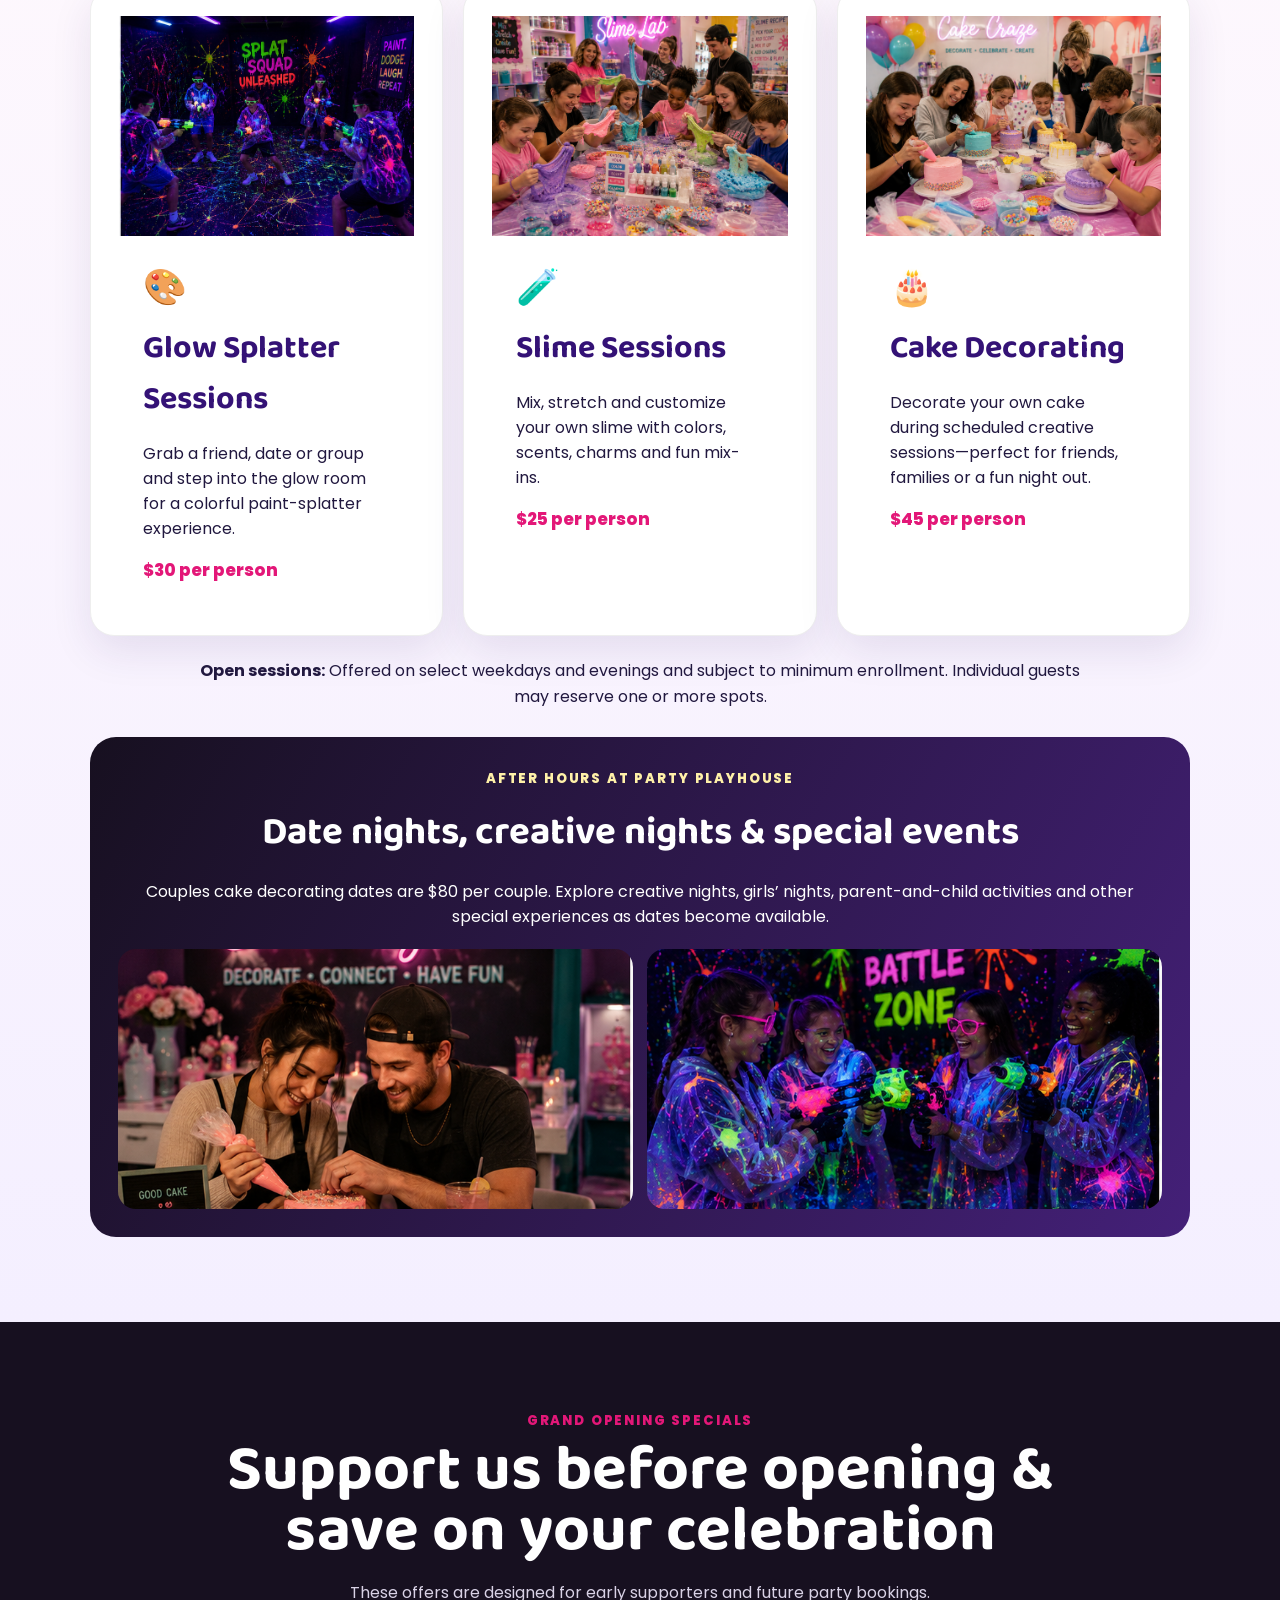
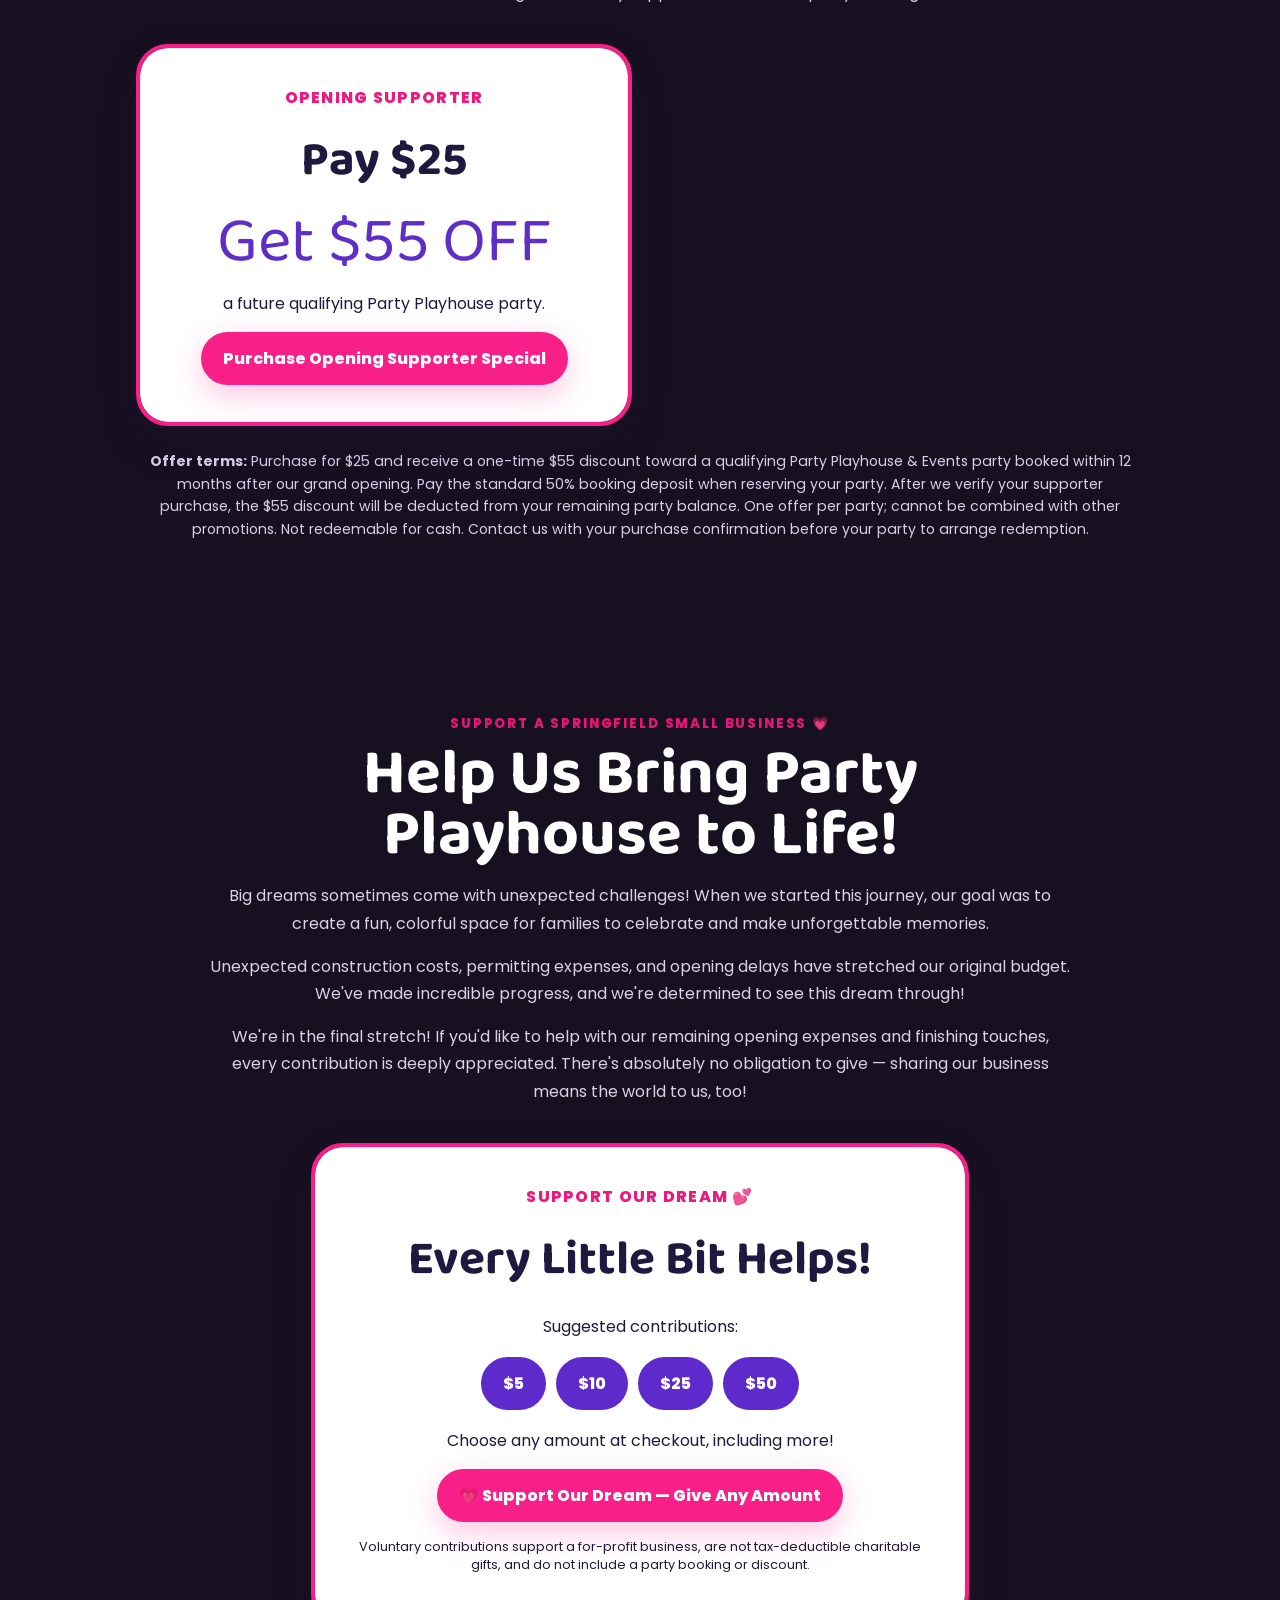
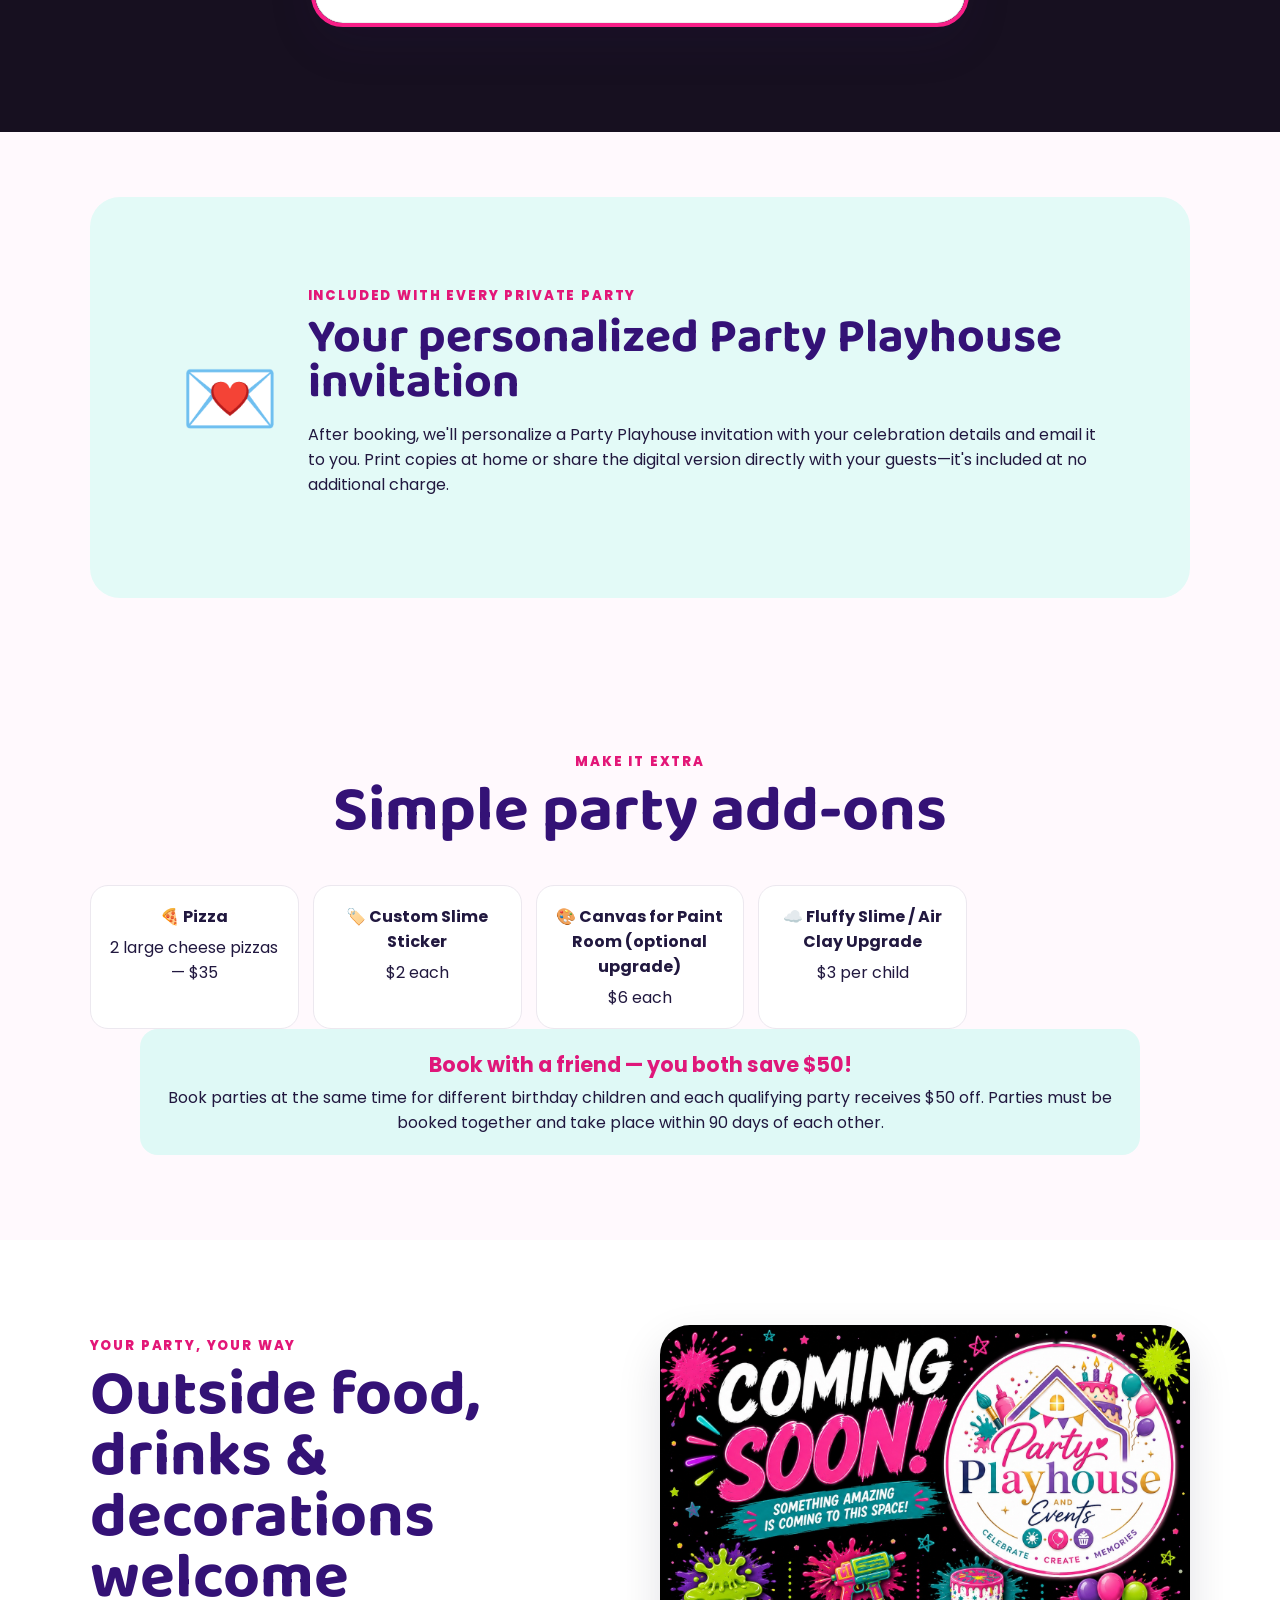
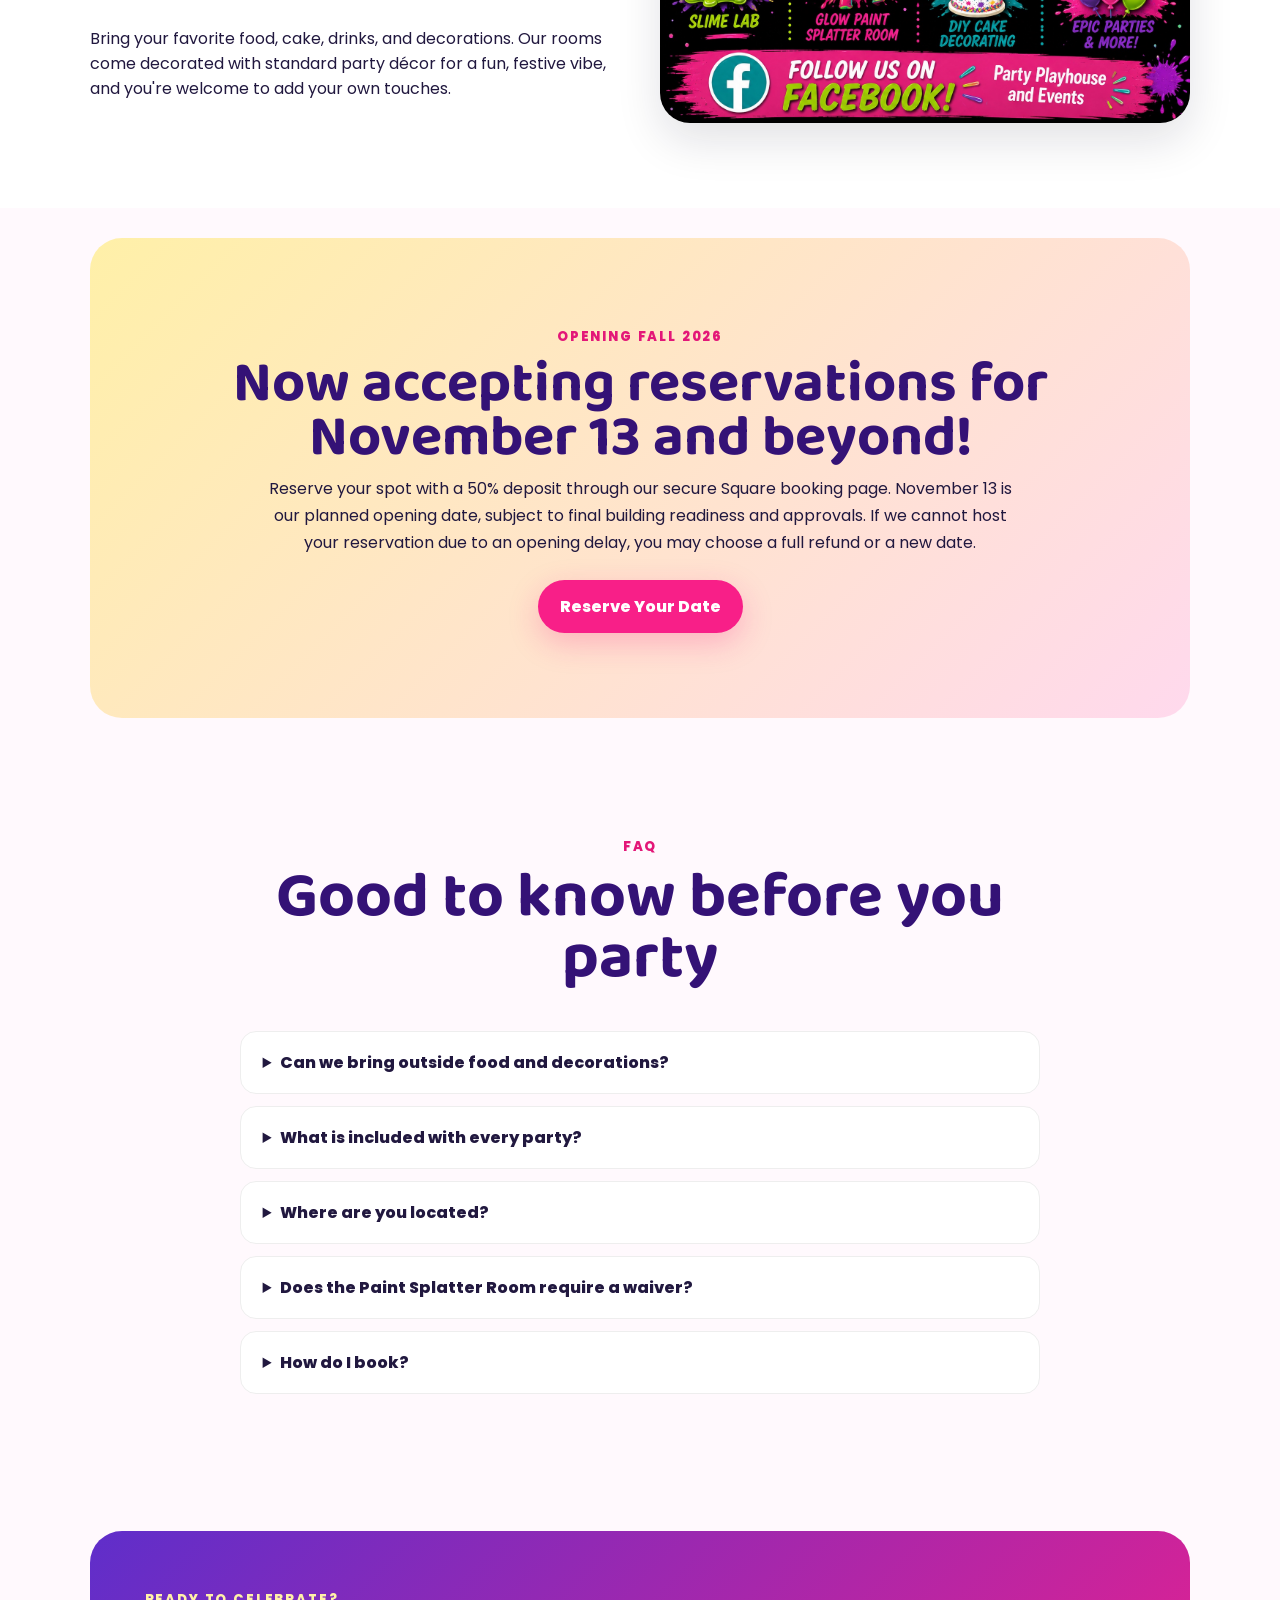
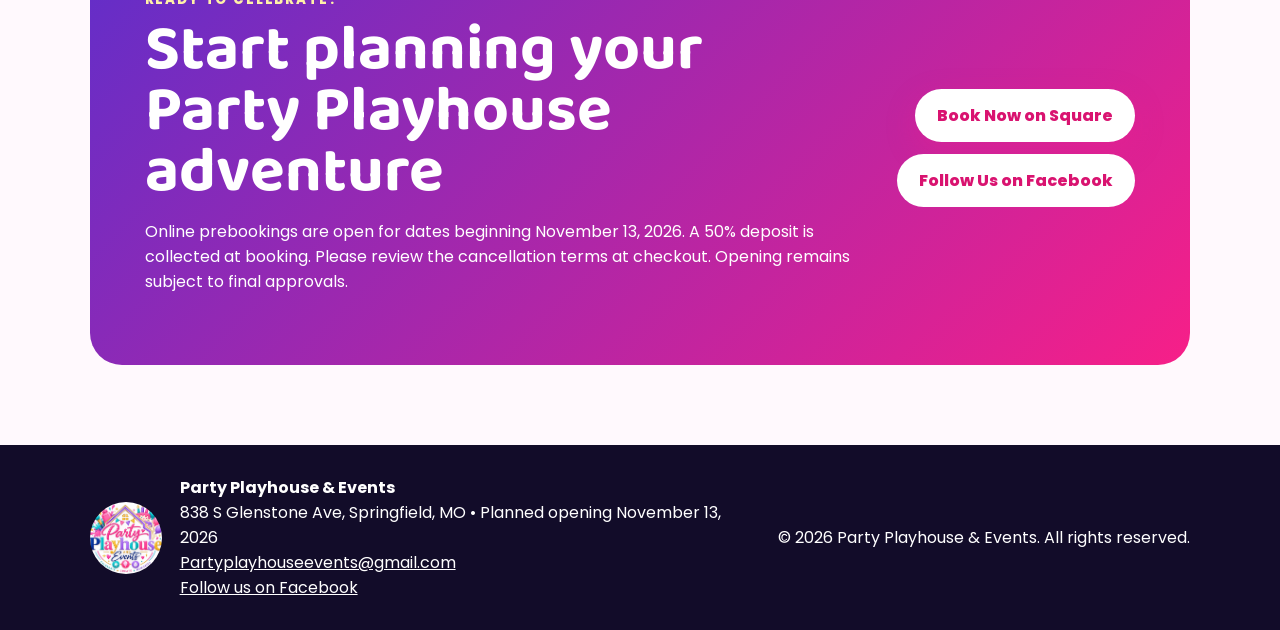
==== commit 31217578: "Update index.html Updated Opening Supporter redemption terms" ====
--- a/index.html
+++ b/index.html
@@ -205,7 +205,7 @@
       </div>
 
       <div class="terms">
-        <strong>Offer terms:</strong> Voucher/pass delivered by email. Valid toward a qualifying party booked within the first year after opening. One promotional offer per party. Offers cannot be combined and have no cash value. Final redemption terms may be updated before public sale.
+        <strong>Offer terms:</strong> Purchase for $25 and receive a one-time $55 discount toward a qualifying Party Playhouse & Events party booked within 12 months after our grand opening. Pay the standard 50% booking deposit when reserving your party. After we verify your supporter purchase, the $55 discount will be deducted from your remaining party balance. One offer per party; cannot be combined with other promotions. Not redeemable for cash. Contact us with your purchase confirmation before your party to arrange redemption.
       </div>
     </section>
 <section id="support" class="section specials">
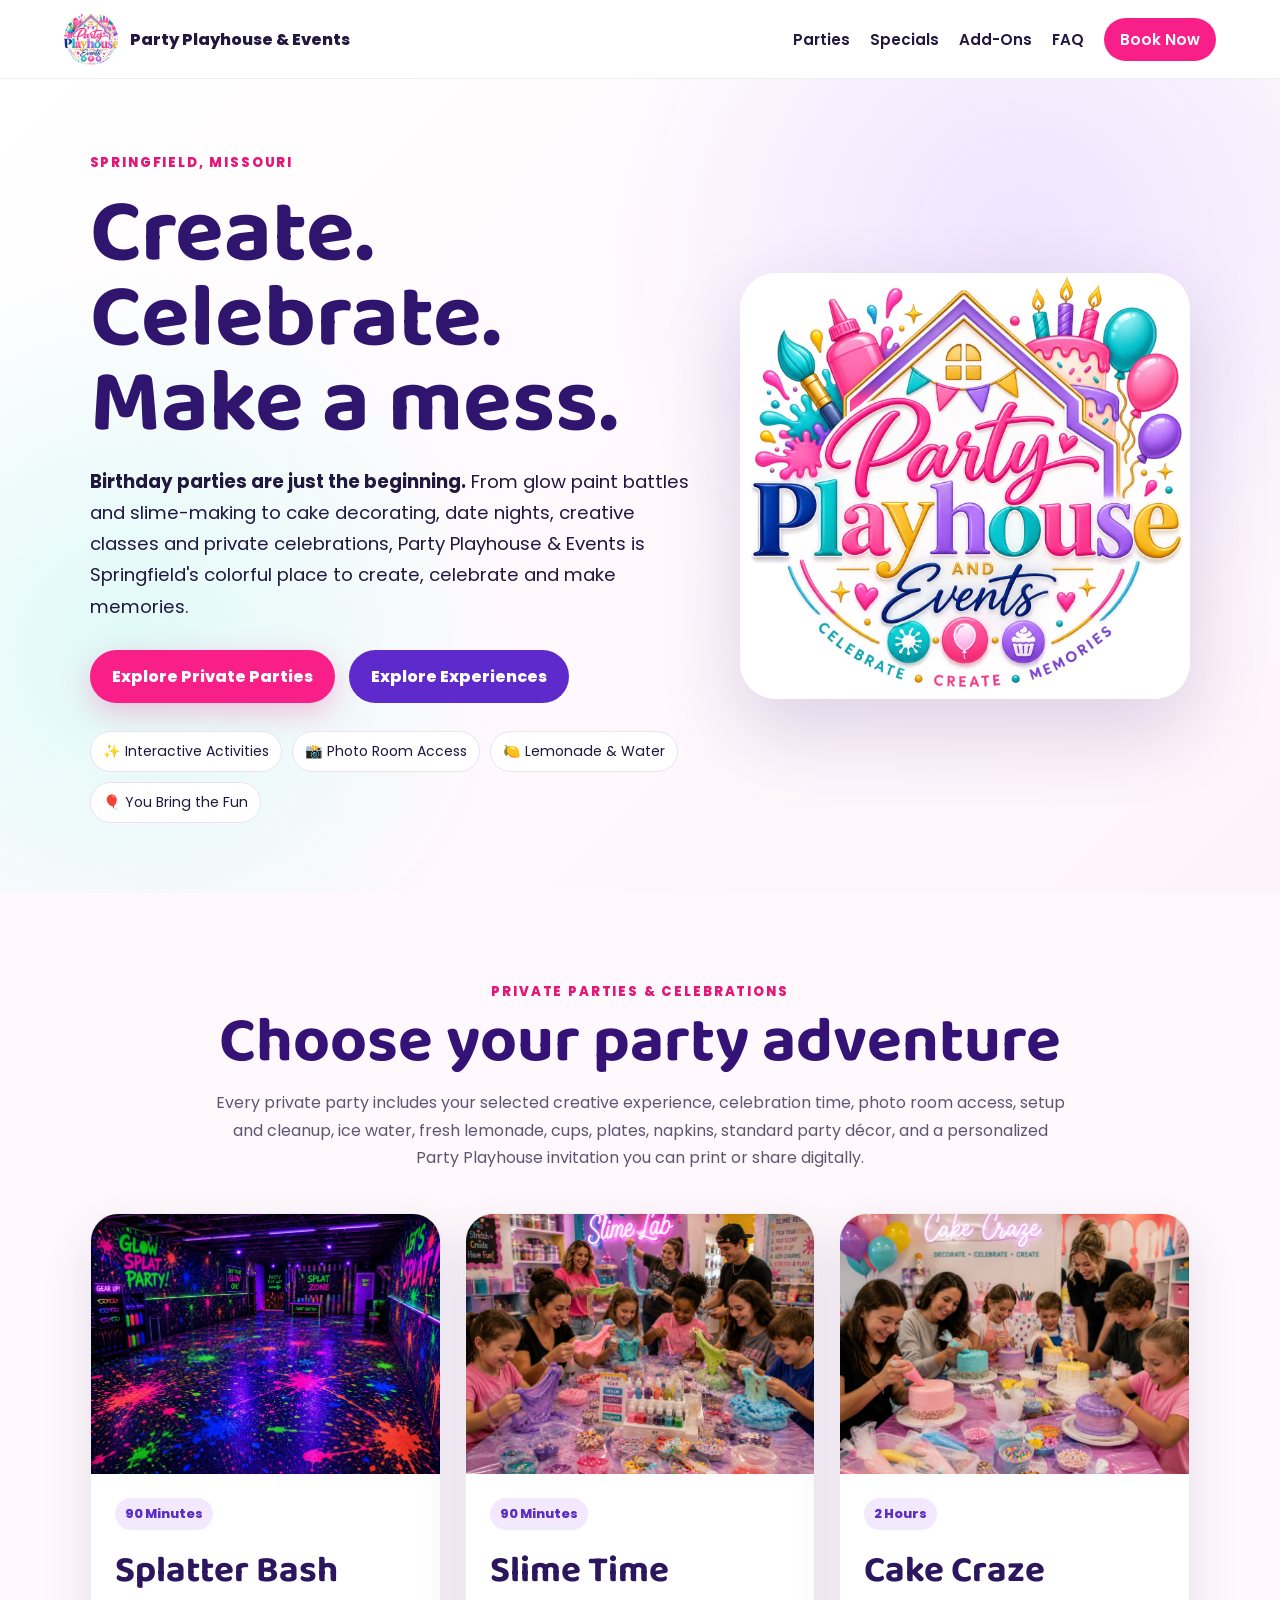
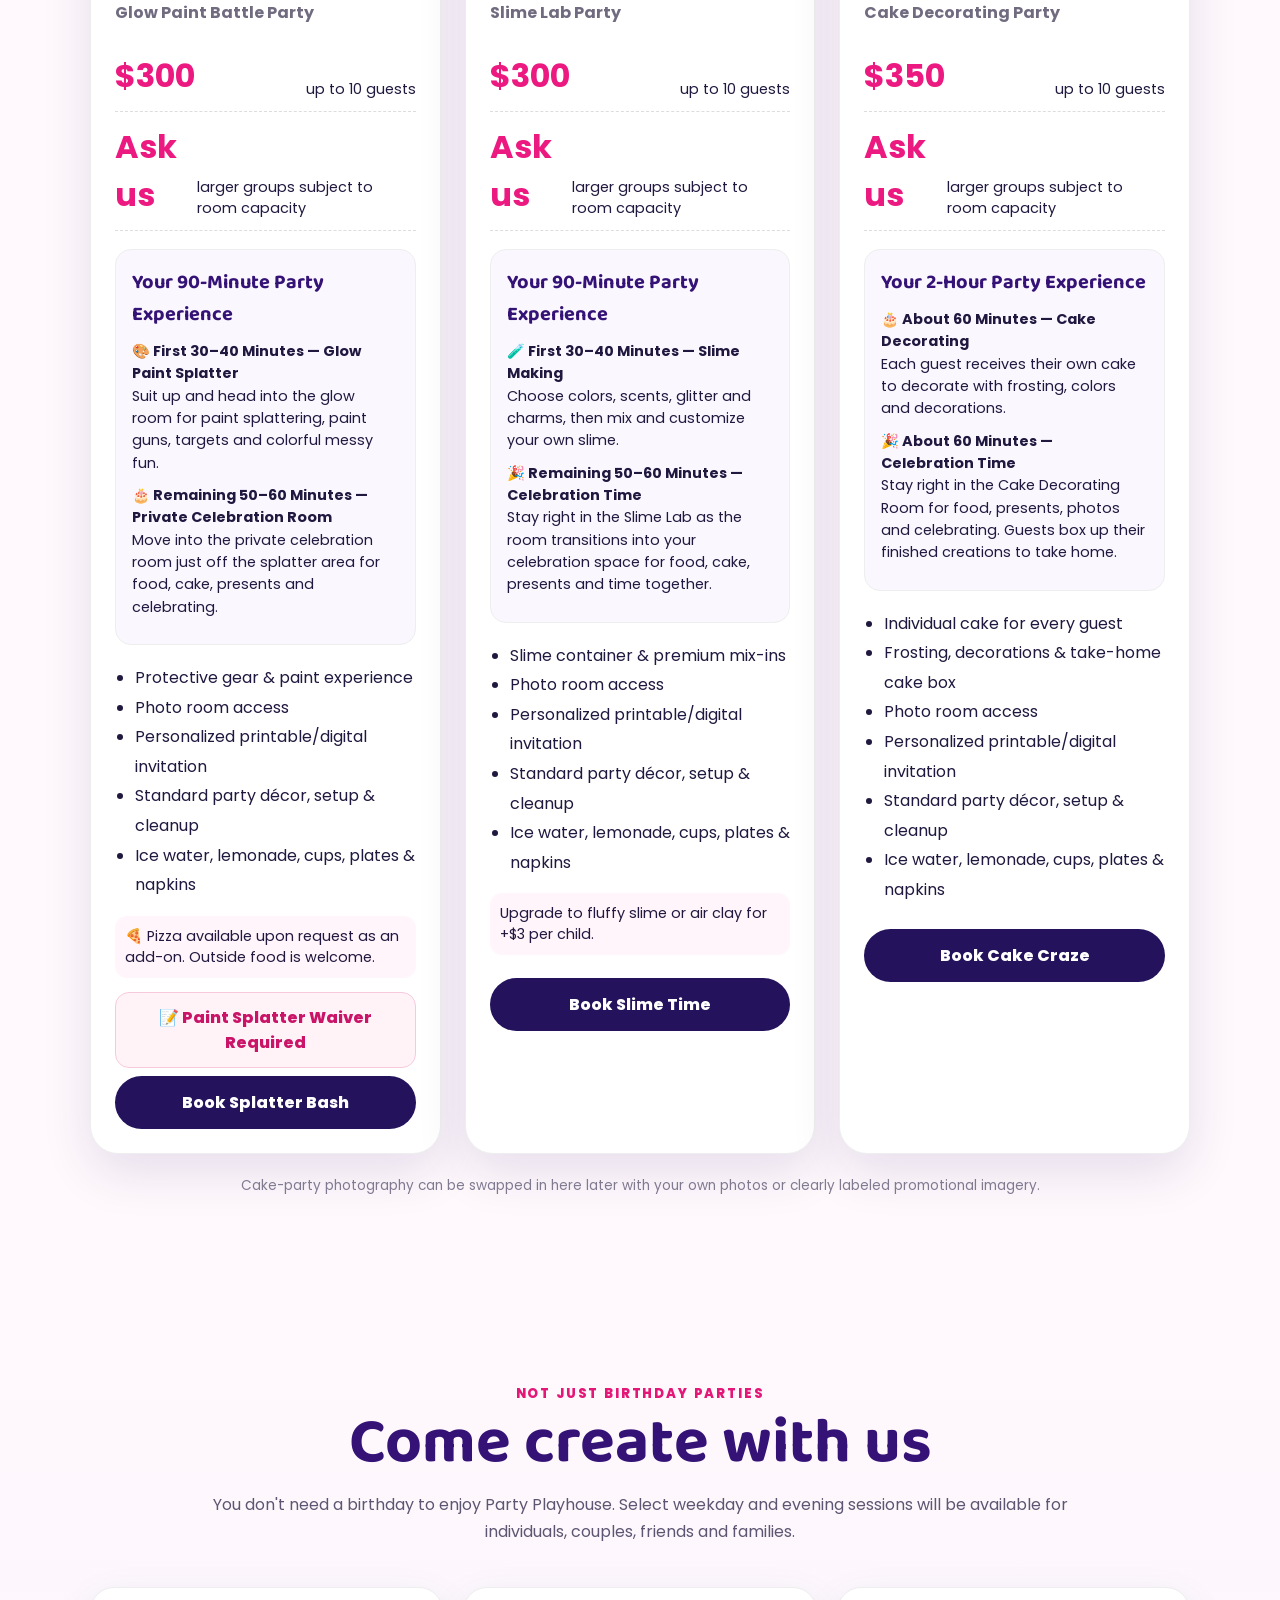
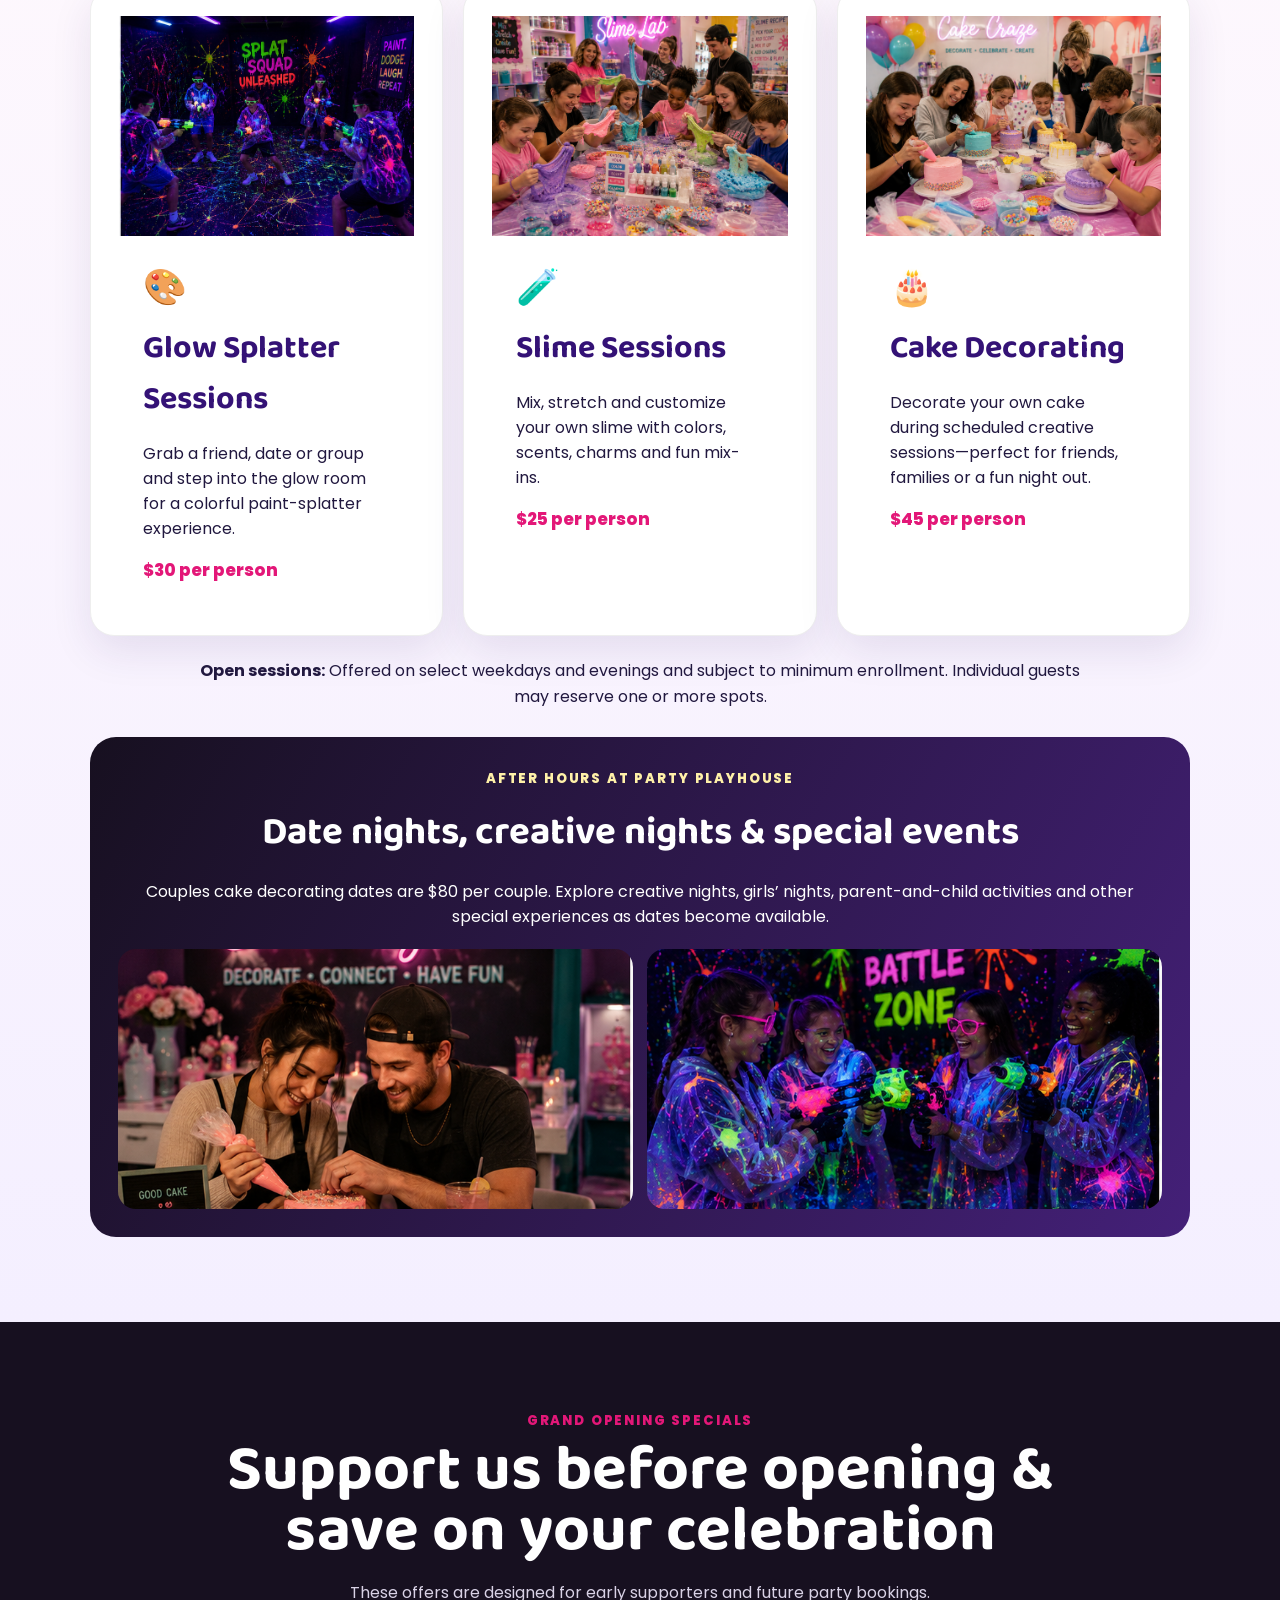
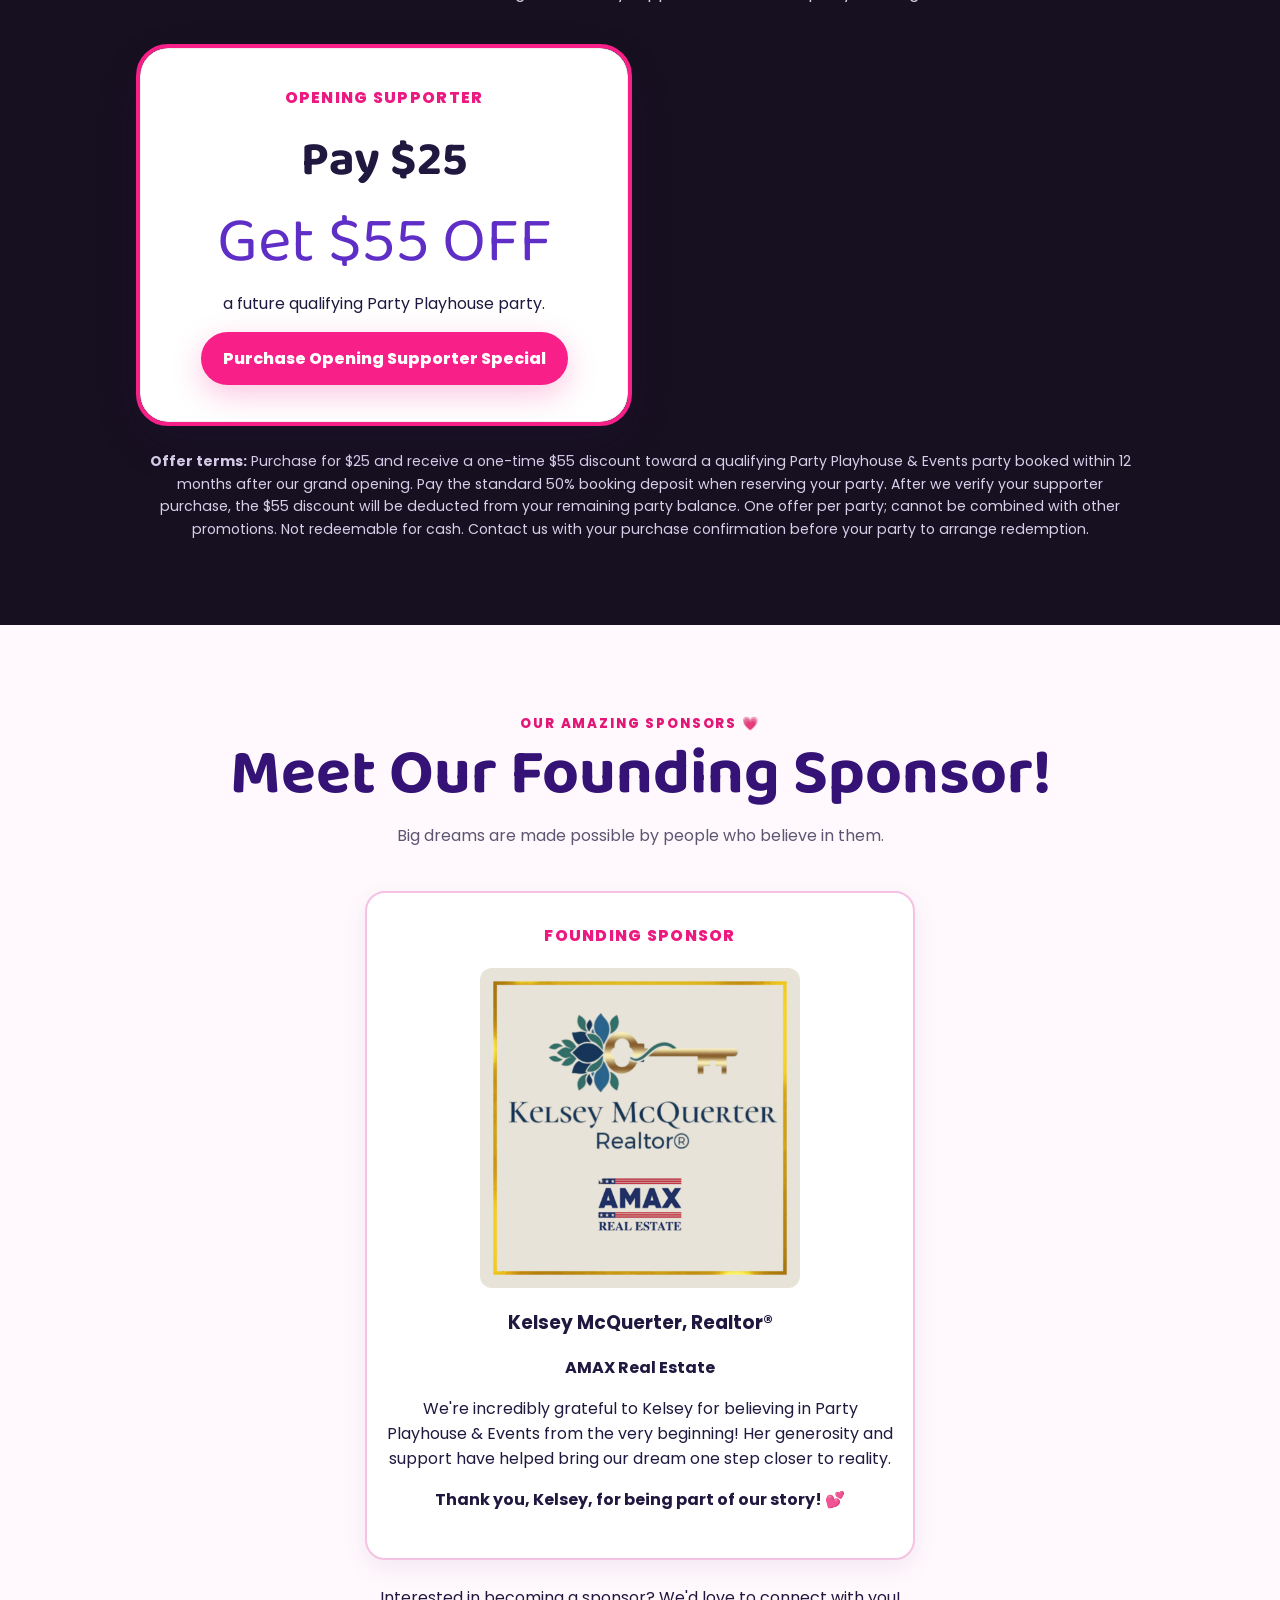
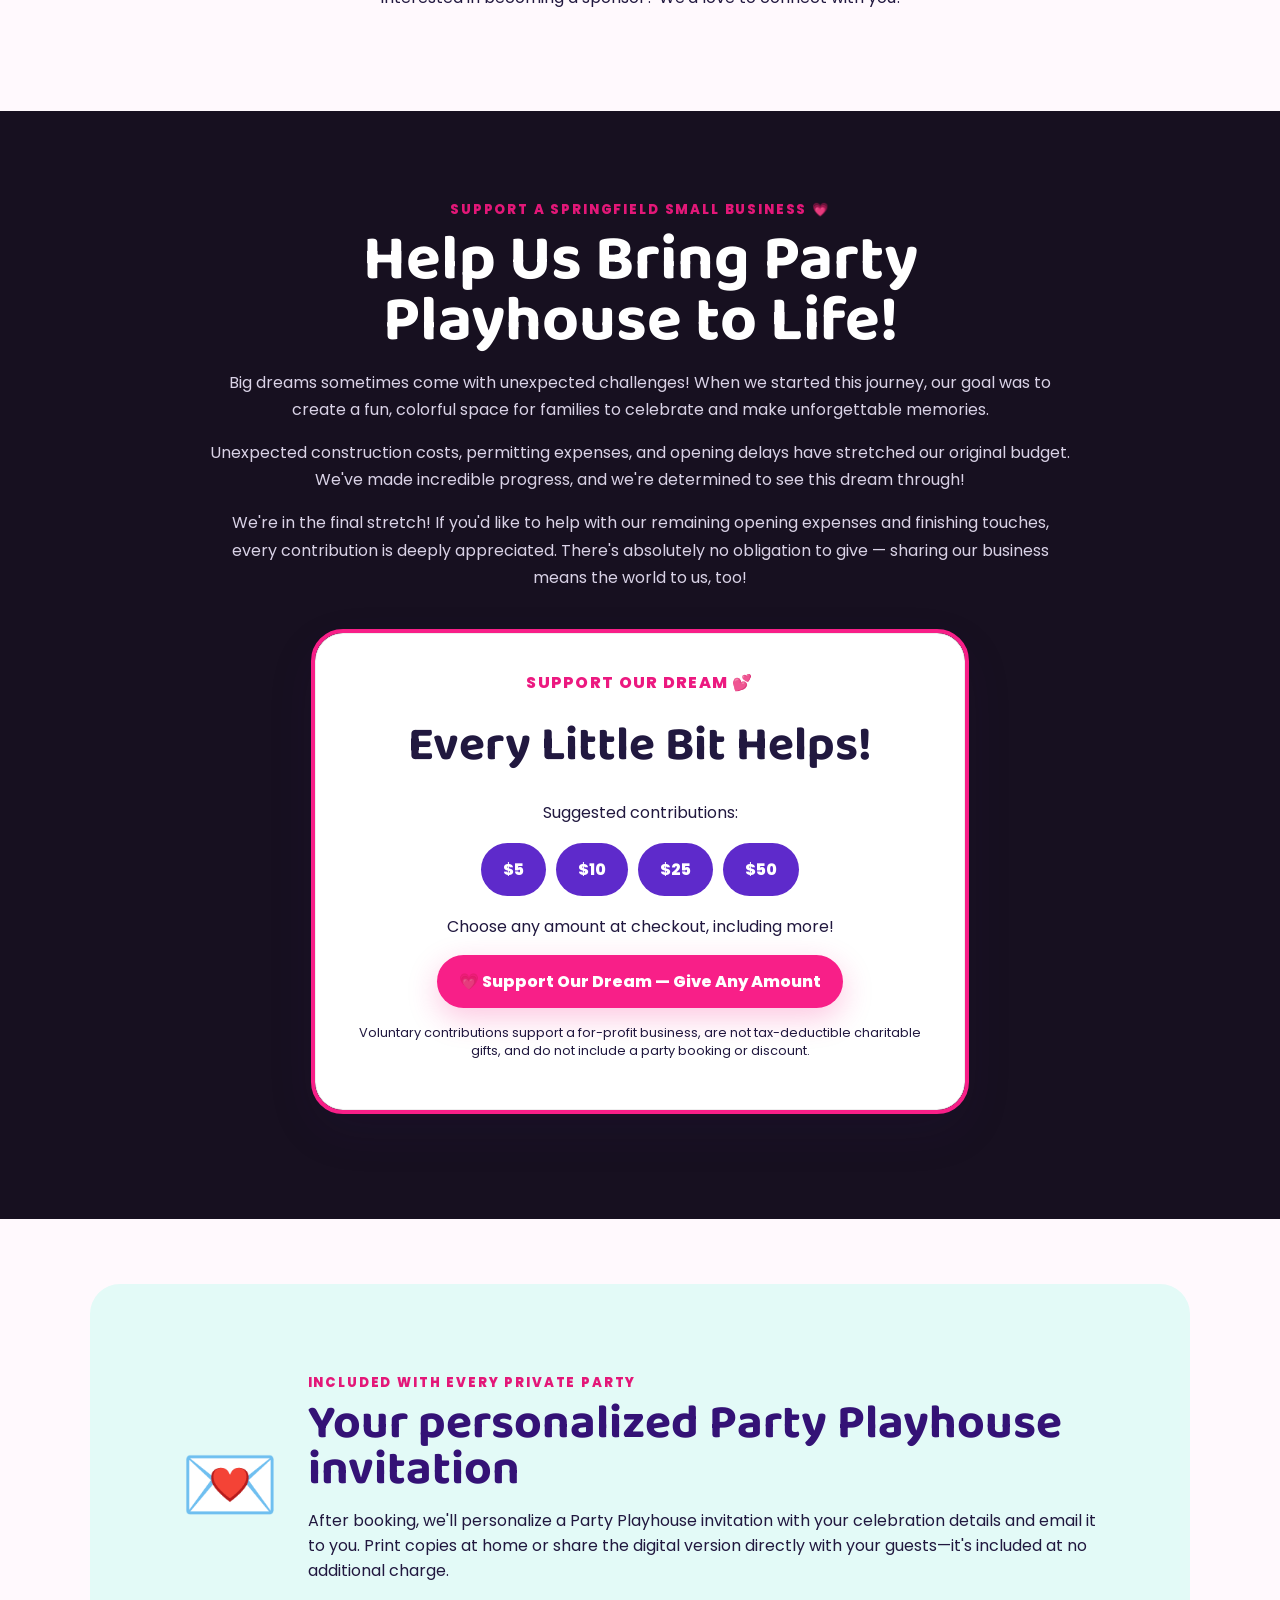
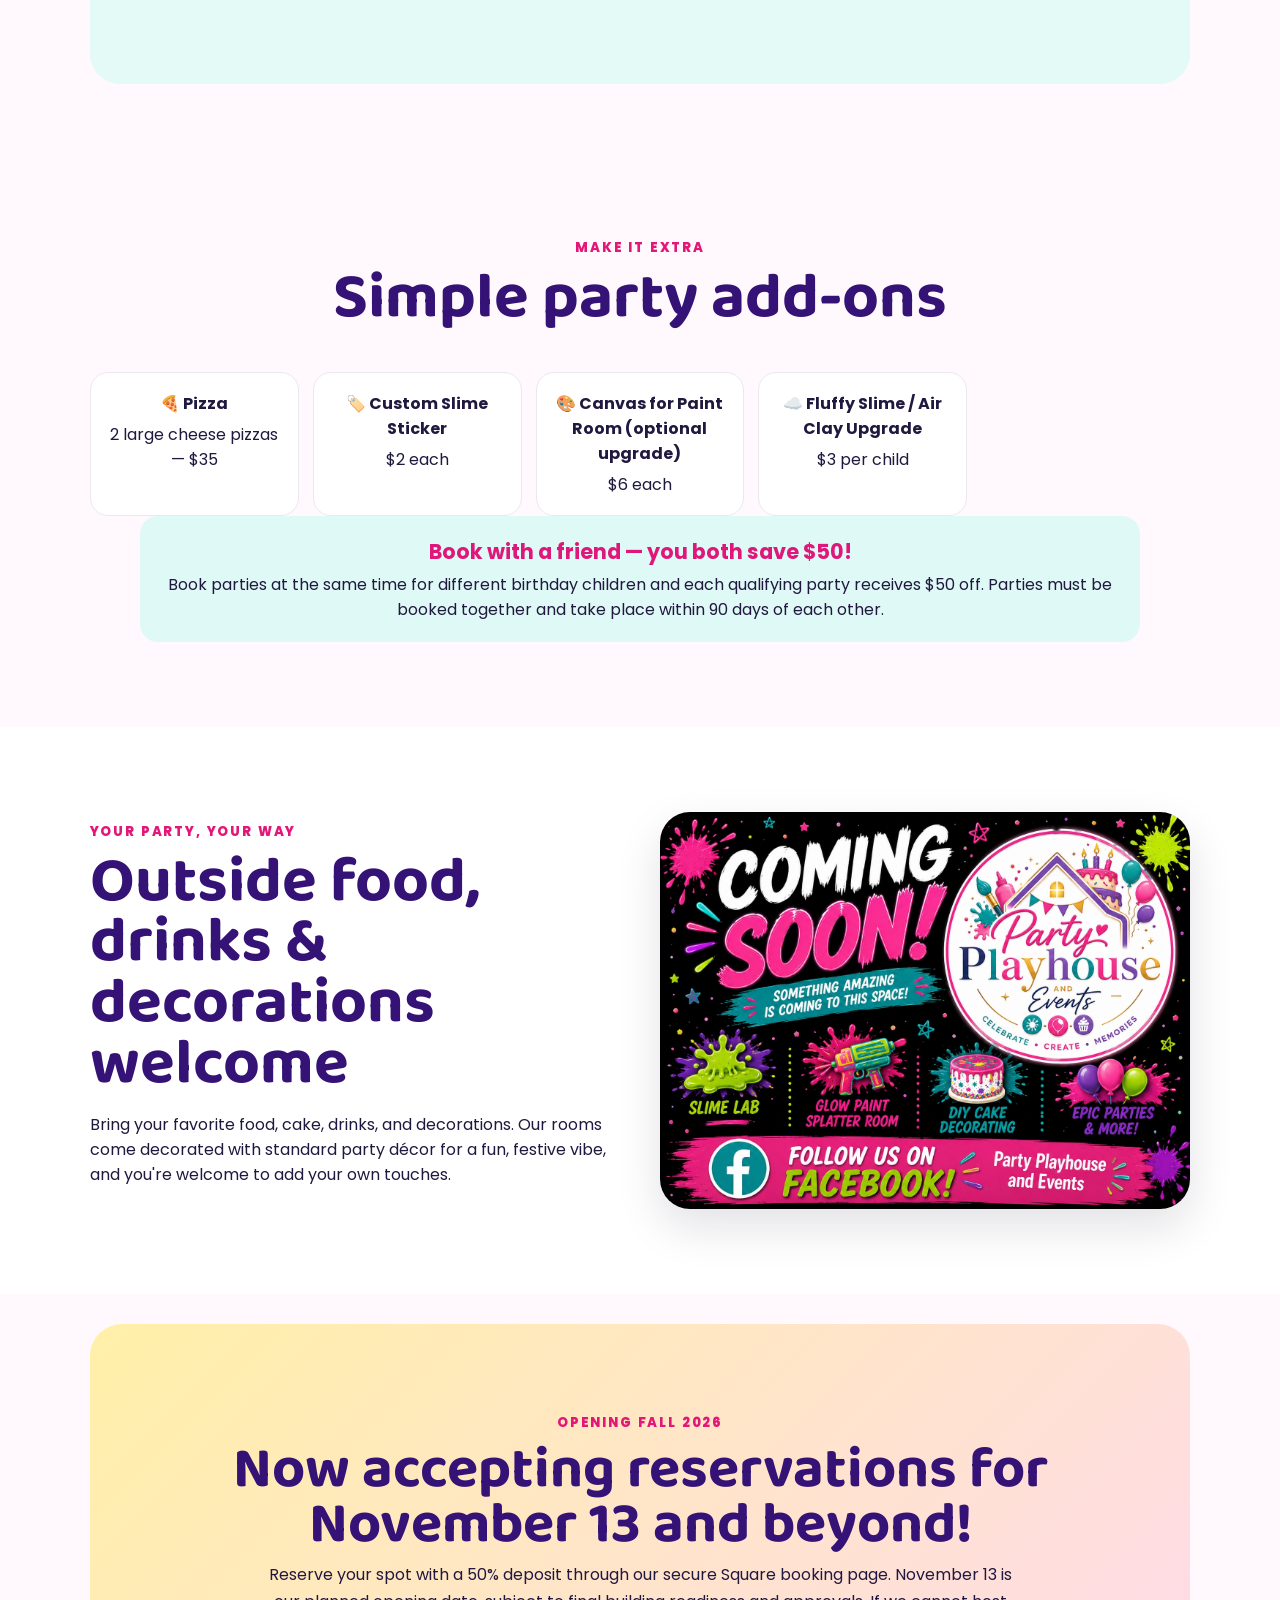
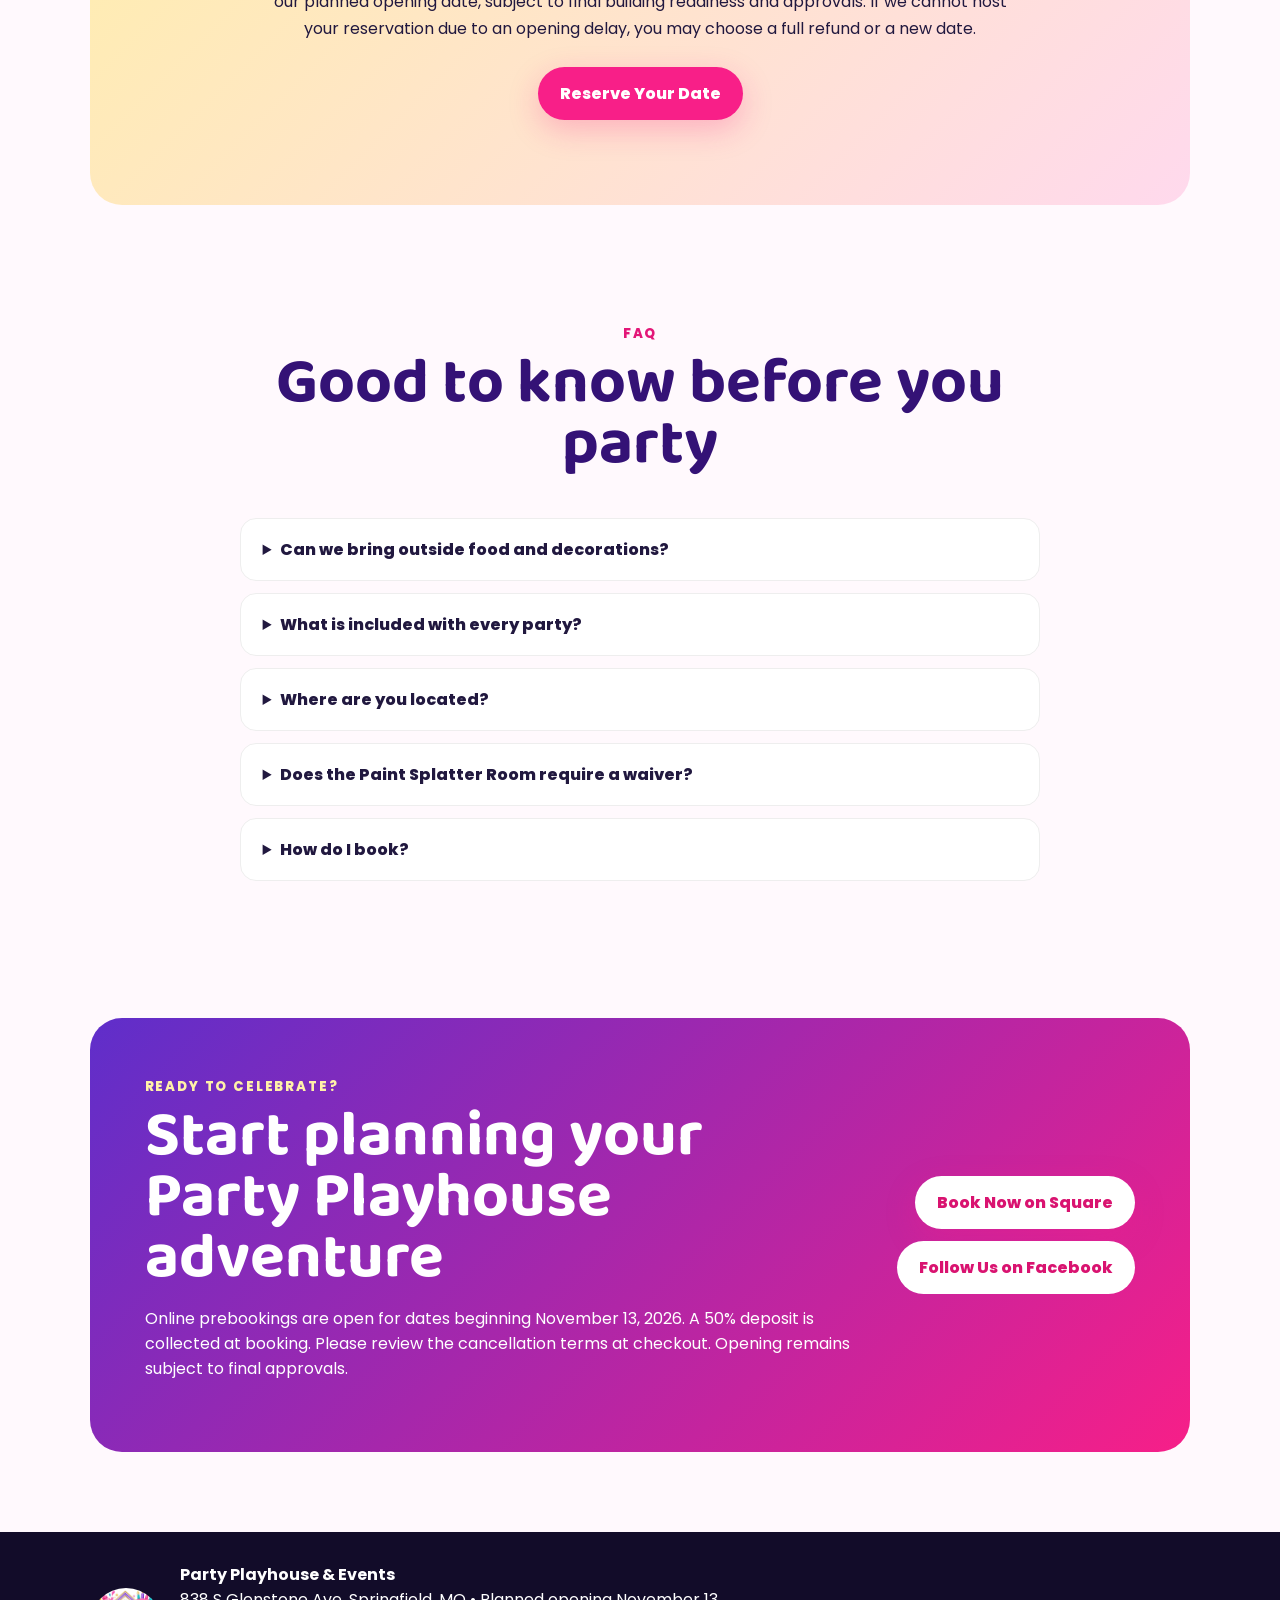
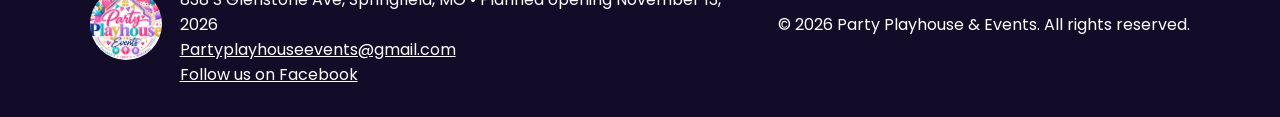
==== commit 12b94da5: "Add sponsor section to index.html Kelsey McQuerter founding sponsor section" ====
--- a/index.html
+++ b/index.html
@@ -208,7 +208,24 @@
         <strong>Offer terms:</strong> Purchase for $25 and receive a one-time $55 discount toward a qualifying Party Playhouse & Events party booked within 12 months after our grand opening. Pay the standard 50% booking deposit when reserving your party. After we verify your supporter purchase, the $55 discount will be deducted from your remaining party balance. One offer per party; cannot be combined with other promotions. Not redeemable for cash. Contact us with your purchase confirmation before your party to arrange redemption.
       </div>
     </section>
-<section id="support" class="section specials">
+<section id="sponsors" class="section" style="text-align:center;">
+  <div class="section-heading">
+    <span class="eyebrow">Our Amazing Sponsors 💗</span>
+    <h2>Meet Our Founding Sponsor!</h2>
+    <p>Big dreams are made possible by people who believe in them.</p>
+  </div>
+  <div style="max-width:550px;margin:25px auto;padding:30px 20px;background:#fff;border:2px solid #f5c2e3;border-radius:20px;box-shadow:0 8px 25px rgba(90,30,110,0.08);">
+    <span class="ribbon">Founding Sponsor</span>
+    <img src="assets/IMG_8819.png" alt="Kelsey McQuerter Realtor with AMAX Real Estate" style="display:block;width:100%;max-width:320px;height:auto;margin:20px auto;border-radius:12px;">
+    <h3>Kelsey McQuerter, Realtor®</h3>
+    <p><strong>AMAX Real Estate</strong></p>
+    <p>We're incredibly grateful to Kelsey for believing in Party Playhouse &amp; Events from the very beginning! Her generosity and support have helped bring our dream one step closer to reality.</p>
+    <p><strong>Thank you, Kelsey, for being part of our story! 💕</strong></p>
+  </div>
+  <p>Interested in becoming a sponsor? We'd love to connect with you!</p>
+</section>
+
+    <section id="support" class="section specials">
   <div class="section-heading">
     <span class="eyebrow">Support a Springfield Small Business 💗</span>
     <h2>Help Us Bring Party Playhouse to Life!</h2>
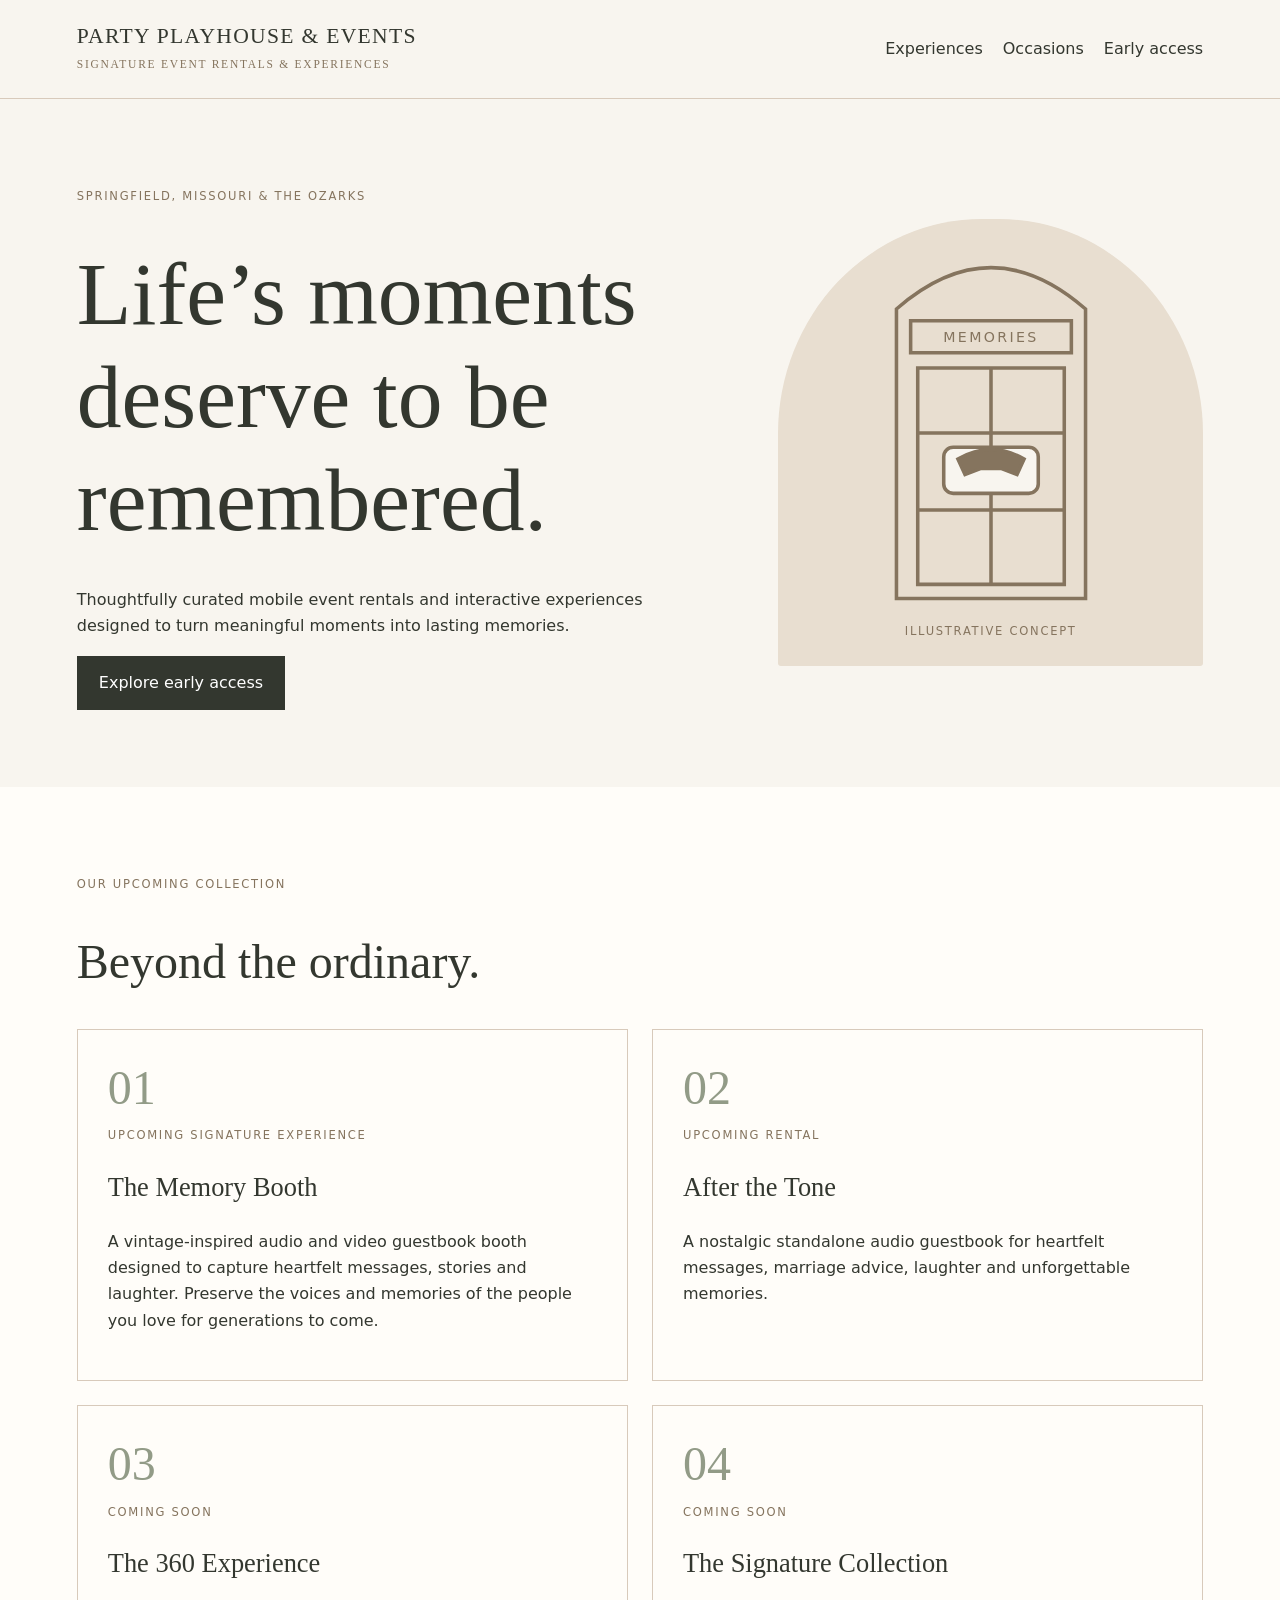
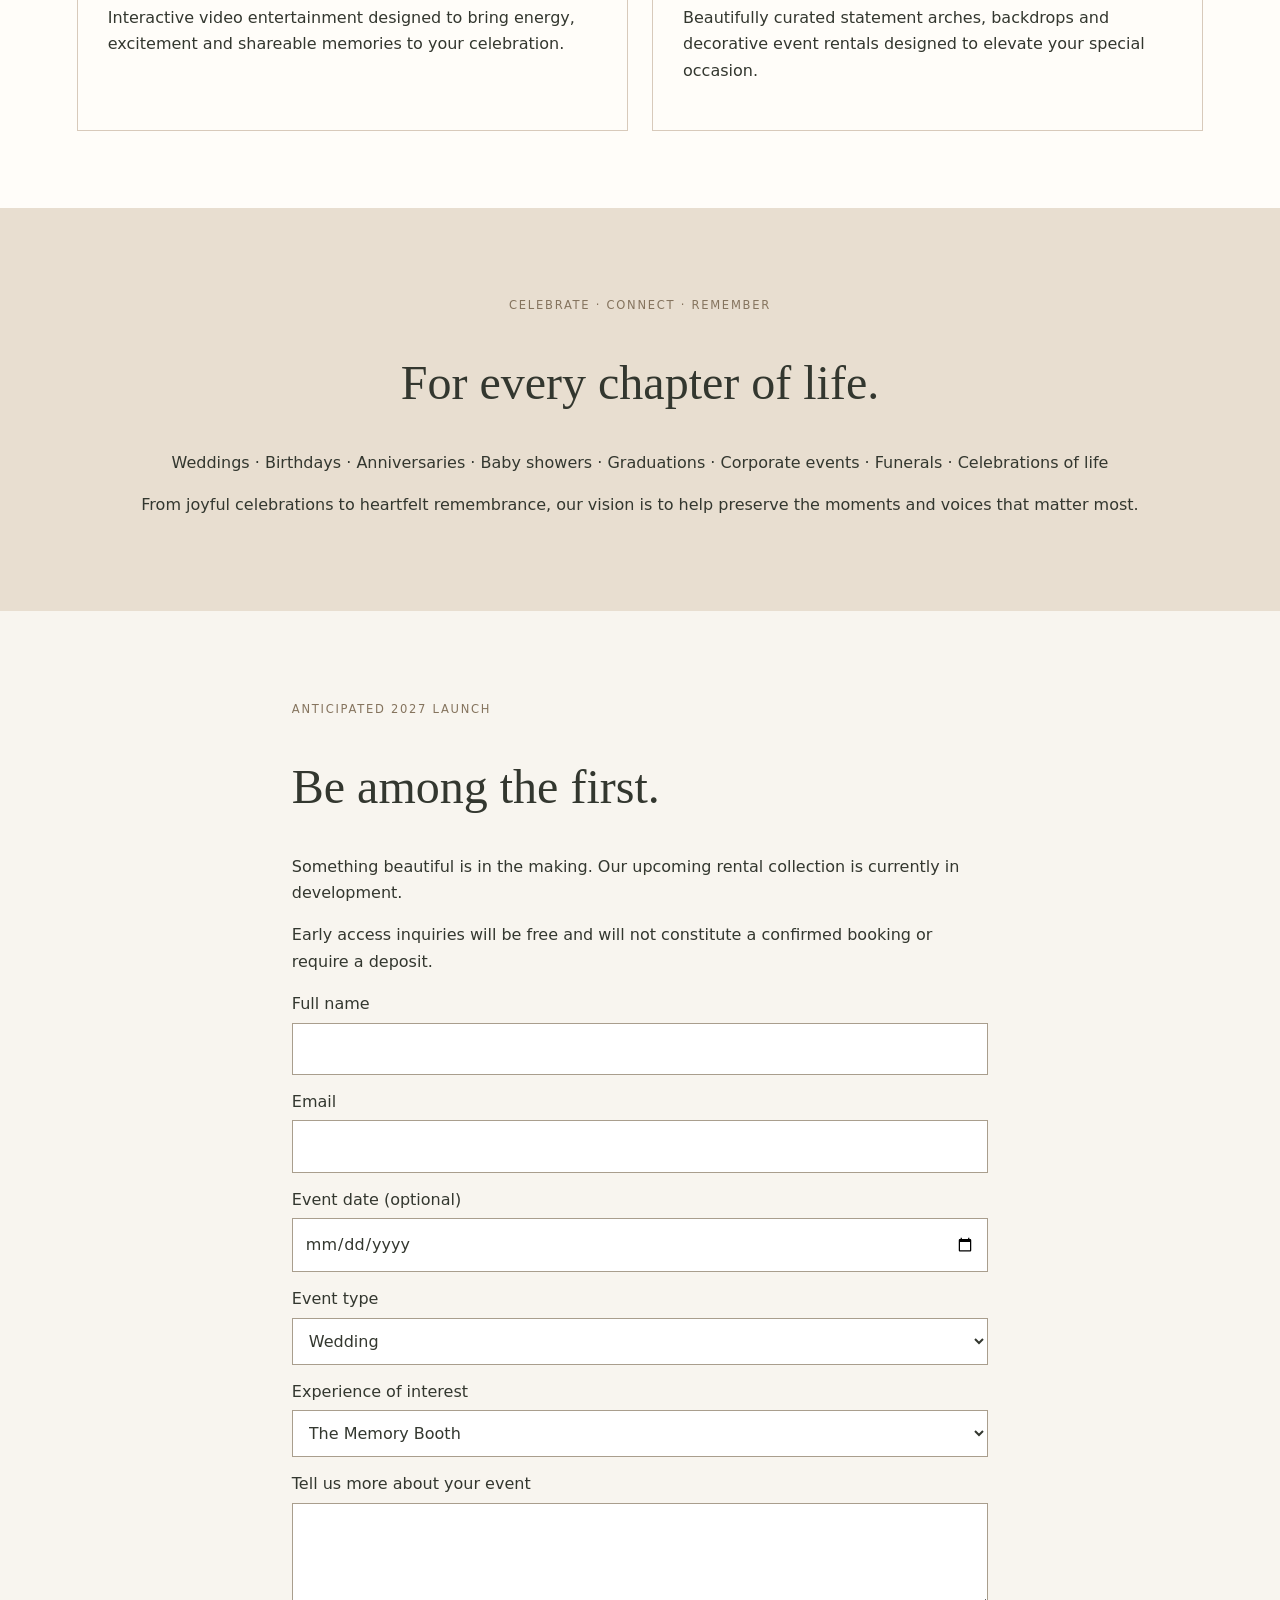
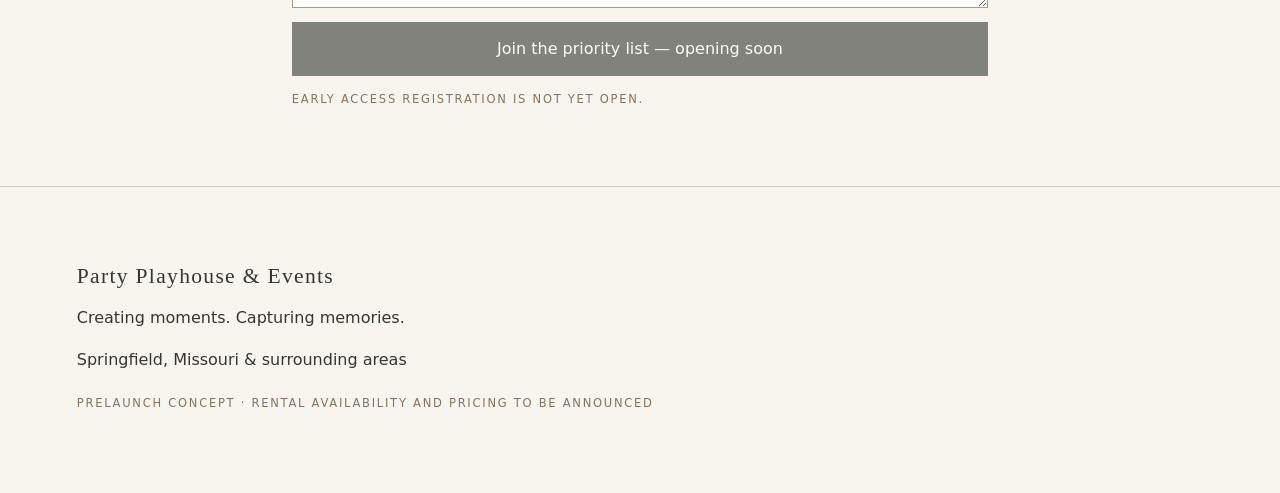
==== commit 92813eb1: "Revise index.html for updated content and structure Website rebrand – Signature Event Rentals." ====
--- a/index.html
+++ b/index.html
@@ -1,348 +1,325 @@
-<!DOCTYPE html>
+<!doctype html>
+
 <html lang="en">
+
 <head>
-  <meta charset="UTF-8" />
-  <meta name="viewport" content="width=device-width, initial-scale=1.0" />
-  <meta name="description" content="Party Playhouse & Events in Springfield, Missouri — glow paint splatter, slime parties, cake decorating, and unforgettable kids' celebrations." />
-  <title>Party Playhouse & Events</title>
-  <link rel="preconnect" href="https://fonts.googleapis.com">
-  <link rel="preconnect" href="https://fonts.gstatic.com" crossorigin>
-  <link href="https://fonts.googleapis.com/css2?family=Baloo+2:wght@600;700;800&family=Poppins:wght@400;500;600;700&display=swap" rel="stylesheet">
-  <link rel="stylesheet" href="styles.css" />
+
+<meta charset="utf-8">
+
+<meta name="viewport" content="width=device-width,initial-scale=1">
+
+<meta name="description" content="Upcoming mobile event rentals and guestbook experiences in Springfield, Missouri.">
+
+<title>Party Playhouse &amp; Events | Signature Event Rentals</title>
+
+<style>
+
+:root{--ink:#33372f;--paper:#f8f5ef;--sage:#929b87;--sand:#e8ded0;--gold:#85745e}
+
+*{box-sizing:border-box}
+
+body{margin:0;background:var(--paper);color:var(--ink);font:16px/1.65 system-ui,sans-serif}
+
+h1,h2,h3,.brand{font-family:Georgia,serif;font-weight:400;line-height:1.15}
+
+h1{font-size:clamp(3rem,7vw,6rem);margin:.4em 0}
+
+h2{font-size:clamp(2rem,4vw,3rem)}
+
+h3{font-size:1.65rem}
+
+header,section,footer{padding:clamp(24px,6vw,80px)}
+
+header{display:flex;justify-content:space-between;align-items:center;gap:20px;flex-wrap:wrap;padding-block:24px;border-bottom:1px solid #d8cabb}
+
+.brand{font-size:1.35rem;letter-spacing:.06em}
+
+small,.eyebrow{letter-spacing:.15em;text-transform:uppercase;font-size:.72rem;color:var(--gold)}
+
+nav{display:flex;gap:20px;flex-wrap:wrap}
+
+a{color:inherit}
+
+nav a{text-decoration:none}
+
+.hero{display:grid;grid-template-columns:1.2fr .8fr;align-items:center;gap:5vw}
+
+.art{background:var(--sand);border-radius:48% 48% 3px 3px;min-height:330px;display:grid;place-items:center;padding:25px}
+
+.art svg{width:min(80%,260px);height:auto}
+
+.button,button{display:inline-block;background:var(--ink);color:white;padding:14px 22px;text-decoration:none;border:0;font:inherit;cursor:pointer}
+
+.collection{background:#fffdf9}
+
+.grid{display:grid;grid-template-columns:repeat(2,1fr);gap:24px}
+
+.tile{border:1px solid #d8cabb;padding:30px}
+
+.tile .number{font:3rem Georgia;color:var(--sage)}
+
+.occasions{text-align:center;background:var(--sand)}
+
+.interest{max-width:850px;margin:auto}
+
+form{display:grid;gap:14px}
+
+label{display:grid;gap:5px}
+
+input,select,textarea{font:inherit;padding:12px;border:1px solid #a99e8d;background:white;color:var(--ink);width:100%}
+
+button:disabled{opacity:.6;cursor:not-allowed}
+
+footer{border-top:1px solid #d8cabb}
+
+@media(max-width:650px){
+
+.hero,.grid{grid-template-columns:1fr}
+
+.art{min-height:260px}
+
+}
+
+</style>
+
 </head>
+
 <body>
-  <header class="site-header">
-    <a class="brand" href="#home">
-      <img src="assets/logo.jpg" alt="Party Playhouse & Events logo" />
-      <span>Party Playhouse & Events</span>
-    </a>
-    <nav>
-      <a href="#parties">Parties</a>
-      <a href="#specials">Specials</a>
-      <a href="#addons">Add-Ons</a>
-      <a href="#faq">FAQ</a>
-      <a class="nav-cta" href="https://app.squareup.com/appointments/book/zh4xvzj4sq69lp/LQY45CV3DRFVD/start" target="_blank" rel="noopener noreferrer">Book Now</a>
-    </nav>
-  </header>
-
-  <main>
-    <section id="home" class="hero">
-      <div class="hero-copy">
-        <span class="eyebrow">Springfield, Missouri</span>
-        <h1>Create. Celebrate. Make a mess.</h1>
-        <p><strong>Birthday parties are just the beginning.</strong> From glow paint battles and slime-making to cake decorating, date nights, creative classes and private celebrations, Party Playhouse & Events is Springfield's colorful place to create, celebrate and make memories.</p>
-        <div class="hero-actions">
-          <a class="btn btn-primary" href="#parties">Explore Private Parties</a>
-          <a class="btn btn-secondary" href="#experiences">Explore Experiences</a>
-        </div>
-        <div class="hero-pills">
-          <span>✨ Interactive Activities</span>
-          <span>📸 Photo Room Access</span>
-          <span>🍋 Lemonade & Water</span>
-          <span>🎈 You Bring the Fun</span>
-        </div>
-      </div>
-      <div class="hero-art">
-        <img src="assets/logo.jpg" alt="Party Playhouse & Events" />
-      </div>
-    </section>
-
-    <section id="parties" class="section">
-      <div class="section-heading">
-        <span class="eyebrow">Private Parties & Celebrations</span>
-        <h2>Choose your party adventure</h2>
-        <p>Every private party includes your selected creative experience, celebration time, photo room access, setup and cleanup, ice water, fresh lemonade, cups, plates, napkins, standard party décor, and a personalized Party Playhouse invitation you can print or share digitally.</p>
-      </div>
-
-      <div class="cards three">
-        <article class="party-card splatter">
-          <img src="assets/glow-room.jpg" alt="Neon glow paint splatter room" />
-          <div class="card-body">
-            <span class="tag">90 Minutes</span>
-            <h3>Splatter Bash</h3>
-            <p class="subtitle">Glow Paint Battle Party</p>
-            <div class="price-row"><strong>$300</strong><span>up to 10 guests</span></div>
-            <div class="price-row"><strong>Ask us</strong><span>larger groups subject to room capacity</span></div>
-            <div class="timeline">
-              <h4>Your 90-Minute Party Experience</h4>
-              <p><strong>🎨 First 30–40 Minutes — Glow Paint Splatter</strong><br>Suit up and head into the glow room for paint splattering, paint guns, targets and colorful messy fun.</p>
-              <p><strong>🎂 Remaining 50–60 Minutes — Private Celebration Room</strong><br>Move into the private celebration room just off the splatter area for food, cake, presents and celebrating.</p>
-            </div>
-            <ul>
-              <li>Protective gear & paint experience</li>
-              <li>Photo room access</li>
-              <li>Personalized printable/digital invitation</li>
-              <li>Standard party décor, setup & cleanup</li>
-              <li>Ice water, lemonade, cups, plates & napkins</li>
-            </ul>
-            <p class="mini-note">🍕 Pizza available upon request as an add-on. Outside food is welcome.</p>
-            <a class="waiver-link" href="waiver.html">📝 Paint Splatter Waiver Required</a>
-            <a class="btn btn-card" href="https://app.squareup.com/appointments/book/zh4xvzj4sq69lp/LQY45CV3DRFVD/start" target="_blank" rel="noopener noreferrer">Book Splatter Bash</a>
-          </div>
-        </article>
-
-        <article class="party-card slime">
-          <img src="assets/slime-inclusive.png" alt="Kids, teens and adults making colorful slime together">
-          <div class="card-body">
-            <span class="tag">90 Minutes</span>
-            <h3>Slime Time</h3>
-            <p class="subtitle">Slime Lab Party</p>
-            <div class="price-row"><strong>$300</strong><span>up to 10 guests</span></div>
-            <div class="price-row"><strong>Ask us</strong><span>larger groups subject to room capacity</span></div>
-            <div class="timeline">
-              <h4>Your 90-Minute Party Experience</h4>
-              <p><strong>🧪 First 30–40 Minutes — Slime Making</strong><br>Choose colors, scents, glitter and charms, then mix and customize your own slime.</p>
-              <p><strong>🎉 Remaining 50–60 Minutes — Celebration Time</strong><br>Stay right in the Slime Lab as the room transitions into your celebration space for food, cake, presents and time together.</p>
-            </div>
-            <ul>
-              <li>Slime container & premium mix-ins</li>
-              <li>Photo room access</li>
-              <li>Personalized printable/digital invitation</li>
-              <li>Standard party décor, setup & cleanup</li>
-              <li>Ice water, lemonade, cups, plates & napkins</li>
-            </ul>
-            <p class="mini-note">Upgrade to fluffy slime or air clay for +$3 per child.</p>
-            <a class="btn btn-card" href="https://app.squareup.com/appointments/book/zh4xvzj4sq69lp/LQY45CV3DRFVD/start" target="_blank" rel="noopener noreferrer">Book Slime Time</a>
-          </div>
-        </article>
-
-        <article class="party-card cake">
-          <img src="assets/cake-inclusive.png" alt="Kids, teens and adults decorating colorful cakes together">
-          <div class="card-body">
-            <span class="tag">2 Hours</span>
-            <h3>Cake Craze</h3>
-            <p class="subtitle">Cake Decorating Party</p>
-            <div class="price-row"><strong>$350</strong><span>up to 10 guests</span></div>
-            <div class="price-row"><strong>Ask us</strong><span>larger groups subject to room capacity</span></div>
-            <div class="timeline">
-              <h4>Your 2-Hour Party Experience</h4>
-              <p><strong>🎂 About 60 Minutes — Cake Decorating</strong><br>Each guest receives their own cake to decorate with frosting, colors and decorations.</p>
-              <p><strong>🎉 About 60 Minutes — Celebration Time</strong><br>Stay right in the Cake Decorating Room for food, presents, photos and celebrating. Guests box up their finished creations to take home.</p>
-            </div>
-            <ul>
-              <li>Individual cake for every guest</li>
-              <li>Frosting, decorations & take-home cake box</li>
-              <li>Photo room access</li>
-              <li>Personalized printable/digital invitation</li>
-              <li>Standard party décor, setup & cleanup</li>
-              <li>Ice water, lemonade, cups, plates & napkins</li>
-            </ul>
-            <a class="btn btn-card" href="https://app.squareup.com/appointments/book/zh4xvzj4sq69lp/LQY45CV3DRFVD/start" target="_blank" rel="noopener noreferrer">Book Cake Craze</a>
-          </div>
-        </article>
-      </div>
-      <p class="image-note">Cake-party photography can be swapped in here later with your own photos or clearly labeled promotional imagery.</p>
-    </section>
-
-
-    <section id="experiences" class="section experiences">
-      <div class="section-heading">
-        <span class="eyebrow">Not Just Birthday Parties</span>
-        <h2>Come create with us</h2>
-        <p>You don't need a birthday to enjoy Party Playhouse. Select weekday and evening sessions will be available for individuals, couples, friends and families.</p>
-      </div>
-
-      <div class="experience-grid">
-        <article>
-          <img src="assets/glow-teen-battle.png" alt="Teen glow paint battle">
-          <div class="exp-copy">
-            <div class="emoji">🎨</div>
-            <h3>Glow Splatter Sessions</h3>
-            <p>Grab a friend, date or group and step into the glow room for a colorful paint-splatter experience.</p>
-            <span>$30 per person</span>
-          </div>
-        </article>
-        <article>
-          <img src="assets/slime-inclusive.png" alt="Kids, teens and adults making slime together">
-          <div class="exp-copy">
-            <div class="emoji">🧪</div>
-            <h3>Slime Sessions</h3>
-            <p>Mix, stretch and customize your own slime with colors, scents, charms and fun mix-ins.</p>
-            <span>$25 per person</span>
-          </div>
-        </article>
-        <article>
-          <img src="assets/cake-inclusive.png" alt="Kids, teens and adults decorating cakes together">
-          <div class="exp-copy">
-            <div class="emoji">🎂</div>
-            <h3>Cake Decorating</h3>
-            <p>Decorate your own cake during scheduled creative sessions—perfect for friends, families or a fun night out.</p>
-            <span>$45 per person</span>
-          </div>
-        </article>
-      </div>
-
-      <p class="session-note"><strong>Open sessions:</strong> Offered on select weekdays and evenings and subject to minimum enrollment. Individual guests may reserve one or more spots.</p>
-
-      <div class="after-hours">
-        <div class="after-hours-copy">
-          <span class="eyebrow">After Hours at Party Playhouse</span>
-          <h3>Date nights, creative nights & special events</h3>
-          <p>Couples cake decorating dates are $80 per couple. Explore creative nights, girls’ nights, parent-and-child activities and other special experiences as dates become available.</p>
-        </div>
-        <div class="after-hours-images">
-          <img src="assets/cake-date-night.png" alt="Couple decorating a cake on date night">
-          <img src="assets/glow-teen-group.png" alt="Teen friends enjoying a glow paint battle">
-        </div>
-      </div>
-    </section>
-
-    <section id="specials" class="section specials">
-      <div class="section-heading">
-        <span class="eyebrow">Grand Opening Specials</span>
-        <h2>Support us before opening & save on your celebration</h2>
-        <p>These offers are designed for early supporters and future party bookings.</p>
-      </div>
-
-      <div class="cards two">
-        <article class="special-card featured">
-          <span class="ribbon">Opening Supporter</span>
-          <h3>Pay $25</h3>
-          <div class="mega">Get $55 OFF</div>
-          <p>a future qualifying Party Playhouse party.</p>
-          <a class="btn btn-primary" href="https://square.link/u/4MKck9bJ" target="_blank" rel="noopener">Purchase Opening Supporter Special</a>
-        </article>
-      </div>
-
-      <div class="terms">
-        <strong>Offer terms:</strong> Purchase for $25 and receive a one-time $55 discount toward a qualifying Party Playhouse & Events party booked within 12 months after our grand opening. Pay the standard 50% booking deposit when reserving your party. After we verify your supporter purchase, the $55 discount will be deducted from your remaining party balance. One offer per party; cannot be combined with other promotions. Not redeemable for cash. Contact us with your purchase confirmation before your party to arrange redemption.
-      </div>
-    </section>
-<section id="sponsors" class="section" style="text-align:center;">
-  <div class="section-heading">
-    <span class="eyebrow">Our Amazing Sponsors 💗</span>
-    <h2>Meet Our Founding Sponsor!</h2>
-    <p>Big dreams are made possible by people who believe in them.</p>
-  </div>
-  <div style="max-width:550px;margin:25px auto;padding:30px 20px;background:#fff;border:2px solid #f5c2e3;border-radius:20px;box-shadow:0 8px 25px rgba(90,30,110,0.08);">
-    <span class="ribbon">Founding Sponsor</span>
-    <img src="assets/IMG_8819.png" alt="Kelsey McQuerter Realtor with AMAX Real Estate" style="display:block;width:100%;max-width:320px;height:auto;margin:20px auto;border-radius:12px;">
-    <h3>Kelsey McQuerter, Realtor®</h3>
-    <p><strong>AMAX Real Estate</strong></p>
-    <p>We're incredibly grateful to Kelsey for believing in Party Playhouse &amp; Events from the very beginning! Her generosity and support have helped bring our dream one step closer to reality.</p>
-    <p><strong>Thank you, Kelsey, for being part of our story! 💕</strong></p>
-  </div>
-  <p>Interested in becoming a sponsor? We'd love to connect with you!</p>
+
+<header>
+
+<div class="brand">
+
+PARTY PLAYHOUSE &amp; EVENTS
+
+<br>
+
+<small>Signature event rentals &amp; experiences</small>
+
+</div>
+
+<nav>
+
+<a href="#collection">Experiences</a>
+
+<a href="#occasions">Occasions</a>
+
+<a href="#interest">Early access</a>
+
+</nav>
+
+</header>
+
+<main>
+
+<section class="hero">
+
+<div>
+
+<p class="eyebrow">Springfield, Missouri &amp; the Ozarks</p>
+
+<h1>Life’s moments deserve to be remembered.</h1>
+
+<p>Thoughtfully curated mobile event rentals and interactive experiences designed to turn meaningful moments into lasting memories.</p>
+
+<a class="button" href="#interest">Explore early access</a>
+
+</div>
+
+<div class="art">
+
+<svg viewBox="0 0 220 320" role="img" aria-label="Illustrative concept of a vintage telephone booth" fill="none" stroke="#85745e" stroke-width="3">
+
+<path d="M30 300V55Q110 -15 190 55V300Z"/>
+
+<path d="M42 65H178V92H42ZM48 105H172V288H48Z M110 105V288 M48 160H172 M48 225H172"/>
+
+<rect x="70" y="172" width="80" height="39" rx="8" fill="#f8f5ef"/>
+
+<path d="M82 182Q110 166 138 182L132 195L119 190H101L88 195Z" fill="#85745e"/>
+
+<text x="110" y="83" text-anchor="middle" fill="#85745e" stroke="none" font-size="12" letter-spacing="2">MEMORIES</text>
+
+</svg>
+
+<small>Illustrative concept</small>
+
+</div>
+
 </section>
 
-    <section id="support" class="section specials">
-  <div class="section-heading">
-    <span class="eyebrow">Support a Springfield Small Business 💗</span>
-    <h2>Help Us Bring Party Playhouse to Life!</h2>
-    <p>Big dreams sometimes come with unexpected challenges! When we started this journey, our goal was to create a fun, colorful space for families to celebrate and make unforgettable memories.</p>
-    <p>Unexpected construction costs, permitting expenses, and opening delays have stretched our original budget. We've made incredible progress, and we're determined to see this dream through!</p>
-    <p>We're in the final stretch! If you'd like to help with our remaining opening expenses and finishing touches, every contribution is deeply appreciated. There's absolutely no obligation to give — sharing our business means the world to us, too!</p>
-  </div>
-  <div class="special-card featured" style="max-width:650px;margin:24px auto;text-align:center;">
-    <span class="ribbon">Support Our Dream 💕</span>
-    <h3>Every Little Bit Helps!</h3>
-    <p>Suggested contributions:</p>
-    <div style="display:flex;justify-content:center;gap:10px;flex-wrap:wrap;margin:18px 0;">
-      <a class="btn btn-secondary" href="https://square.link/u/DLxRsQel" target="_blank" rel="noopener">$5</a>
-      <a class="btn btn-secondary" href="https://square.link/u/DLxRsQel" target="_blank" rel="noopener">$10</a>
-      <a class="btn btn-secondary" href="https://square.link/u/DLxRsQel" target="_blank" rel="noopener">$25</a>
-      <a class="btn btn-secondary" href="https://square.link/u/DLxRsQel" target="_blank" rel="noopener">$50</a>
-    </div>
-    <p>Choose any amount at checkout, including more!</p>
-    <a class="btn btn-primary" href="https://square.link/u/DLxRsQel" target="_blank" rel="noopener">💗 Support Our Dream — Give Any Amount</a>
-    <p style="font-size:0.8rem;margin-top:16px;">Voluntary contributions support a for-profit business, are not tax-deductible charitable gifts, and do not include a party booking or discount.</p>
-  </div>
+<section id="collection" class="collection">
+
+<p class="eyebrow">Our upcoming collection</p>
+
+<h2>Beyond the ordinary.</h2>
+
+<div class="grid">
+
+<article class="tile">
+
+<span class="number">01</span>
+
+<p class="eyebrow">Upcoming signature experience</p>
+
+<h3>The Memory Booth</h3>
+
+<p>A vintage-inspired audio and video guestbook booth designed to capture heartfelt messages, stories and laughter. Preserve the voices and memories of the people you love for generations to come.</p>
+
+</article>
+
+<article class="tile">
+
+<span class="number">02</span>
+
+<p class="eyebrow">Upcoming rental</p>
+
+<h3>After the Tone</h3>
+
+<p>A nostalgic standalone audio guestbook for heartfelt messages, marriage advice, laughter and unforgettable memories.</p>
+
+</article>
+
+<article class="tile">
+
+<span class="number">03</span>
+
+<p class="eyebrow">Coming soon</p>
+
+<h3>The 360 Experience</h3>
+
+<p>Interactive video entertainment designed to bring energy, excitement and shareable memories to your celebration.</p>
+
+</article>
+
+<article class="tile">
+
+<span class="number">04</span>
+
+<p class="eyebrow">Coming soon</p>
+
+<h3>The Signature Collection</h3>
+
+<p>Beautifully curated statement arches, backdrops and decorative event rentals designed to elevate your special occasion.</p>
+
+</article>
+
+</div>
+
 </section>
 
-    <section class="section invitation">
-      <div class="invite-icon">💌</div>
-      <div>
-        <span class="eyebrow">Included With Every Private Party</span>
-        <h2>Your personalized Party Playhouse invitation</h2>
-        <p>After booking, we'll personalize a Party Playhouse invitation with your celebration details and email it to you. Print copies at home or share the digital version directly with your guests—it's included at no additional charge.</p>
-      </div>
-    </section>
-
-    <section id="addons" class="section">
-      <div class="section-heading">
-        <span class="eyebrow">Make it extra</span>
-        <h2>Simple party add-ons</h2>
-      </div>
-      <div class="addon-grid">
-        <div><strong>🍕 Pizza</strong><span>2 large cheese pizzas — $35</span></div>
-        <div><strong>🏷️ Custom Slime Sticker</strong><span>$2 each</span></div>
-        <div><strong>🎨 Canvas for Paint Room (optional upgrade)</strong><span>$6 each</span></div>
-        <div><strong>☁️ Fluffy Slime / Air Clay Upgrade</strong><span>$3 per child</span></div>
-      </div>
-      <article class="friend-promo">
-        <strong>Book with a friend — you both save $50!</strong>
-        <span>Book parties at the same time for different birthday children and each qualifying party receives $50 off. Parties must be booked together and take place within 90 days of each other.</span>
-      </article>
-    </section>
-
-    <section class="section food">
-      <div>
-        <span class="eyebrow">Your party, your way</span>
-        <h2>Outside food, drinks & decorations welcome</h2>
-        <p>Bring your favorite food, cake, drinks, and decorations. Our rooms come decorated with standard party décor for a fun, festive vibe, and you're welcome to add your own touches.</p>
-      </div>
-      <img src="assets/coming-soon.jpg" alt="Party Playhouse coming soon promotional sign" />
-    </section>
-
-
-    <section class="section prebook">
-      <span class="eyebrow">Opening Fall 2026</span>
-      <h2>Now accepting reservations for November 13 and beyond!</h2>
-      <p>Reserve your spot with a 50% deposit through our secure Square booking page. November 13 is our planned opening date, subject to final building readiness and approvals. If we cannot host your reservation due to an opening delay, you may choose a full refund or a new date.</p>
-      <a class="btn btn-primary" href="https://app.squareup.com/appointments/book/zh4xvzj4sq69lp/LQY45CV3DRFVD/start" target="_blank" rel="noopener noreferrer">Reserve Your Date</a>
-    </section>
-
-    <section id="faq" class="section faq">
-      <div class="section-heading">
-        <span class="eyebrow">FAQ</span>
-        <h2>Good to know before you party</h2>
-      </div>
-      <details>
-        <summary>Can we bring outside food and decorations?</summary>
-        <p>Yes. Outside food, drinks, cake, and decorations are welcome. Standard party décor is included.</p>
-      </details>
-      <details>
-        <summary>What is included with every party?</summary>
-        <p>Ice water, fresh lemonade, cups, plates, napkins, standard décor, setup and cleanup, birthday celebration time, and photo room access.</p>
-      </details>
-      <details>
-        <summary>Where are you located?</summary>
-        <p>Our planned location is 838 S Glenstone Ave, Springfield, Missouri. Opening is subject to final approvals.</p>
-      </details>
-      <details>
-        <summary>Does the Paint Splatter Room require a waiver?</summary>
-        <p>Yes. Every Paint Splatter participant must have a completed waiver before entering the splatter room. <a href="waiver.html">View the Paint Splatter Waiver.</a></p>
-      </details>
-      <details>
-        <summary>How do I book?</summary>
-        <p>Book online through <a href="https://app.squareup.com/appointments/book/zh4xvzj4sq69lp/LQY45CV3DRFVD/start" target="_blank" rel="noopener noreferrer">our secure Square booking page</a>, or email us at <a href="mailto:Partyplayhouseevents@gmail.com">Partyplayhouseevents@gmail.com</a>.</p>
-      </details>
-    </section>
-
-    <section id="book" class="section book">
-      <div>
-        <span class="eyebrow">Ready to celebrate?</span>
-        <h2>Start planning your Party Playhouse adventure</h2>
-        <p>Online prebookings are open for dates beginning November 13, 2026. A 50% deposit is collected at booking. Please review the cancellation terms at checkout. Opening remains subject to final approvals.</p>
-      </div>
-      <div class="book-actions">
-        <a class="btn btn-primary big" href="https://app.squareup.com/appointments/book/zh4xvzj4sq69lp/LQY45CV3DRFVD/start" target="_blank" rel="noopener noreferrer">Book Now on Square</a>
-        <a class="btn btn-secondary big" href="https://www.facebook.com/share/1BMGmw6DJ9/?mibextid=wwXIfr" target="_blank" rel="noopener">Follow Us on Facebook</a>
-      </div>
-    </section>
-  </main>
-
-  <footer>
-    <img src="assets/logo.jpg" alt="" />
-    <div>
-      <strong>Party Playhouse & Events</strong>
-      <span>838 S Glenstone Ave, Springfield, MO • Planned opening November 13, 2026</span>
-      <a href="mailto:Partyplayhouseevents@gmail.com">Partyplayhouseevents@gmail.com</a>
-      <a href="https://www.facebook.com/share/1BMGmw6DJ9/?mibextid=wwXIfr" target="_blank" rel="noopener">Follow us on Facebook</a>
-    </div>
-    <p>© <span id="year"></span> Party Playhouse & Events. All rights reserved.</p>
-  </footer>
-
-  <script src="script.js"></script>
+<section id="occasions" class="occasions">
+
+<p class="eyebrow">Celebrate · Connect · Remember</p>
+
+<h2>For every chapter of life.</h2>
+
+<p>Weddings · Birthdays · Anniversaries · Baby showers · Graduations · Corporate events · Funerals · Celebrations of life</p>
+
+<p>From joyful celebrations to heartfelt remembrance, our vision is to help preserve the moments and voices that matter most.</p>
+
+</section>
+
+<section id="interest" class="interest">
+
+<p class="eyebrow">Anticipated 2027 launch</p>
+
+<h2>Be among the first.</h2>
+
+<p>Something beautiful is in the making. Our upcoming rental collection is currently in development.</p>
+
+<p>Early access inquiries will be free and will not constitute a confirmed booking or require a deposit.</p>
+
+<form>
+
+<label>Full name
+
+<input name="name" autocomplete="name" required>
+
+</label>
+
+<label>Email
+
+<input type="email" name="email" autocomplete="email" required>
+
+</label>
+
+<label>Event date (optional)
+
+<input type="date" name="date">
+
+</label>
+
+<label>Event type
+
+<select name="event">
+
+<option>Wedding</option>
+
+<option>Birthday</option>
+
+<option>Celebration of life</option>
+
+<option>Anniversary</option>
+
+<option>Baby shower</option>
+
+<option>Graduation</option>
+
+<option>Corporate event</option>
+
+<option>Other celebration</option>
+
+</select>
+
+</label>
+
+<label>Experience of interest
+
+<select name="experience">
+
+<option>The Memory Booth</option>
+
+<option>After the Tone</option>
+
+<option>The 360 Experience</option>
+
+<option>The Signature Collection</option>
+
+<option>Multiple experiences</option>
+
+</select>
+
+</label>
+
+<label>Tell us more about your event
+
+<textarea name="details" rows="3"></textarea>
+
+</label>
+
+<button type="button" disabled>Join the priority list — opening soon</button>
+
+<small>Early access registration is not yet open.</small>
+
+</form>
+
+</section>
+
+</main>
+
+<footer>
+
+<div class="brand">Party Playhouse &amp; Events</div>
+
+<p>Creating moments. Capturing memories.</p>
+
+<p>Springfield, Missouri &amp; surrounding areas</p>
+
+<small>Prelaunch concept · Rental availability and pricing to be announced</small>
+
+</footer>
+
 </body>
+
 </html>
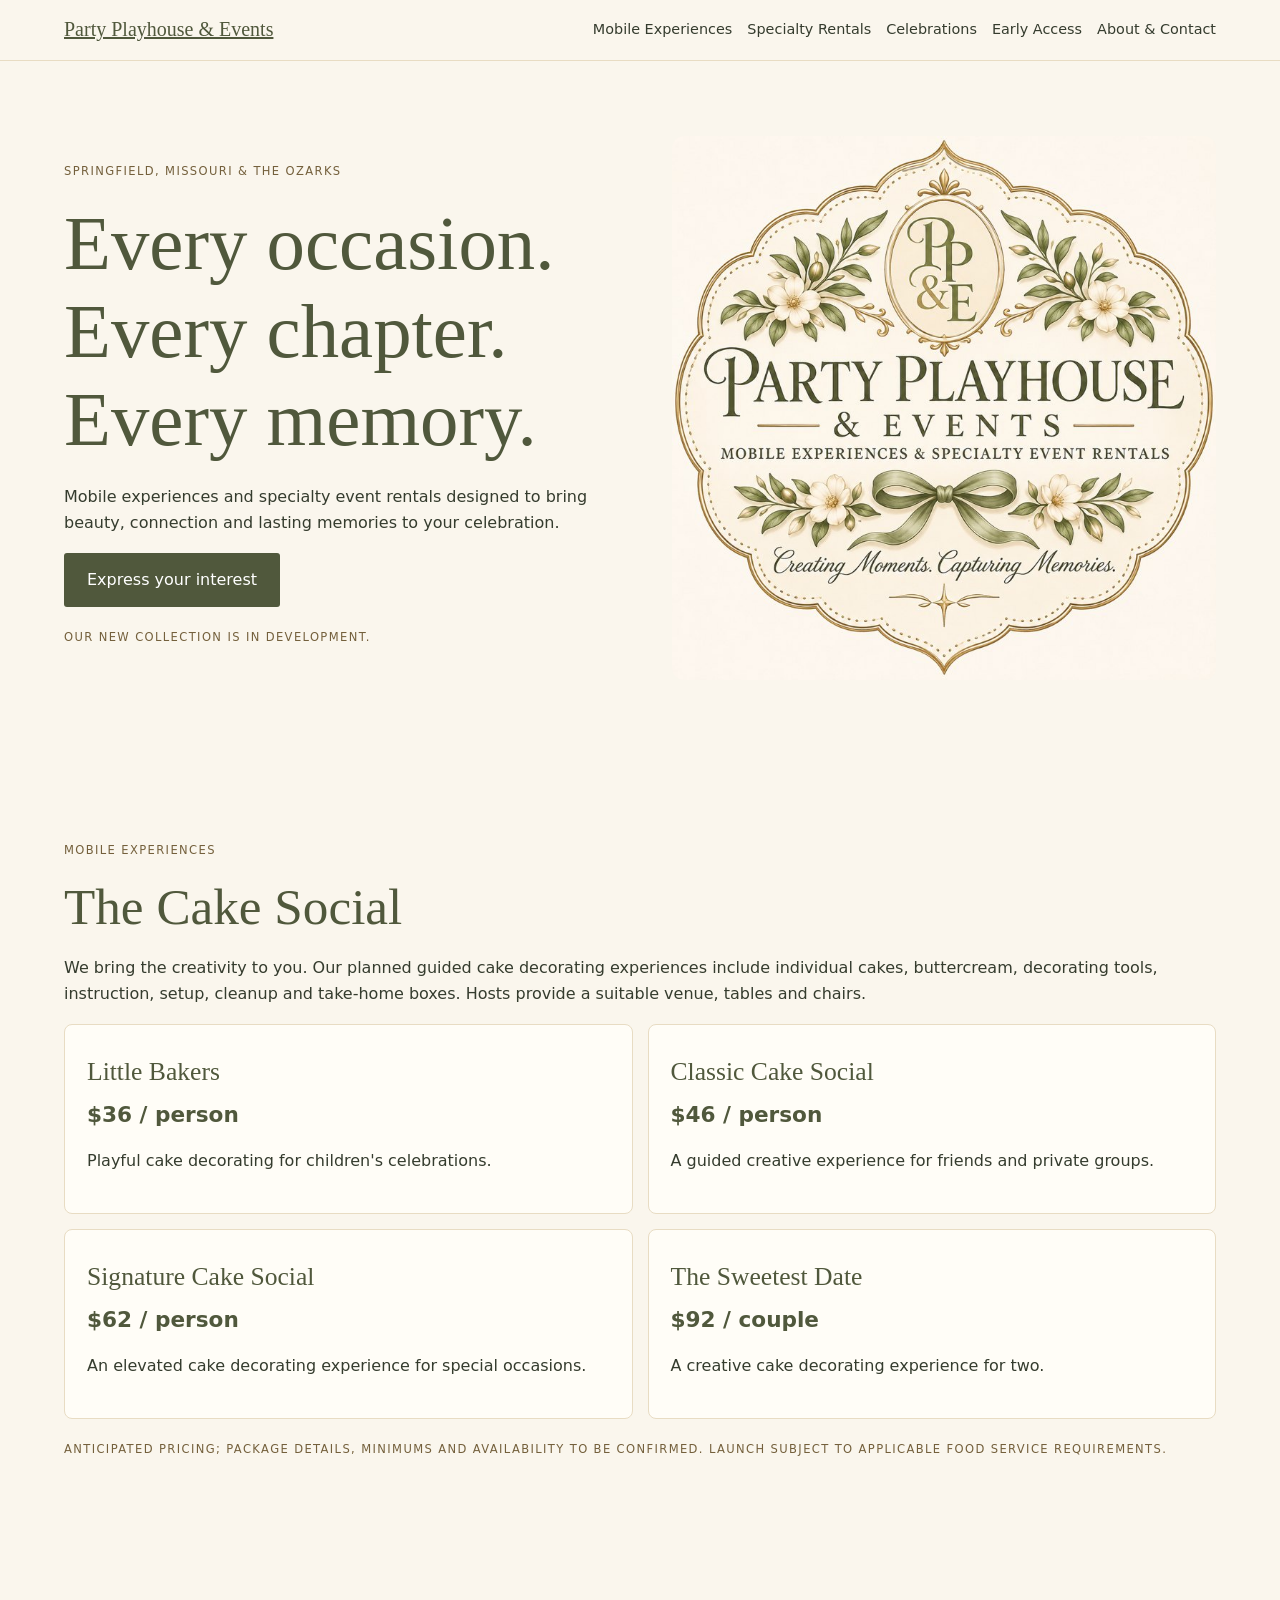
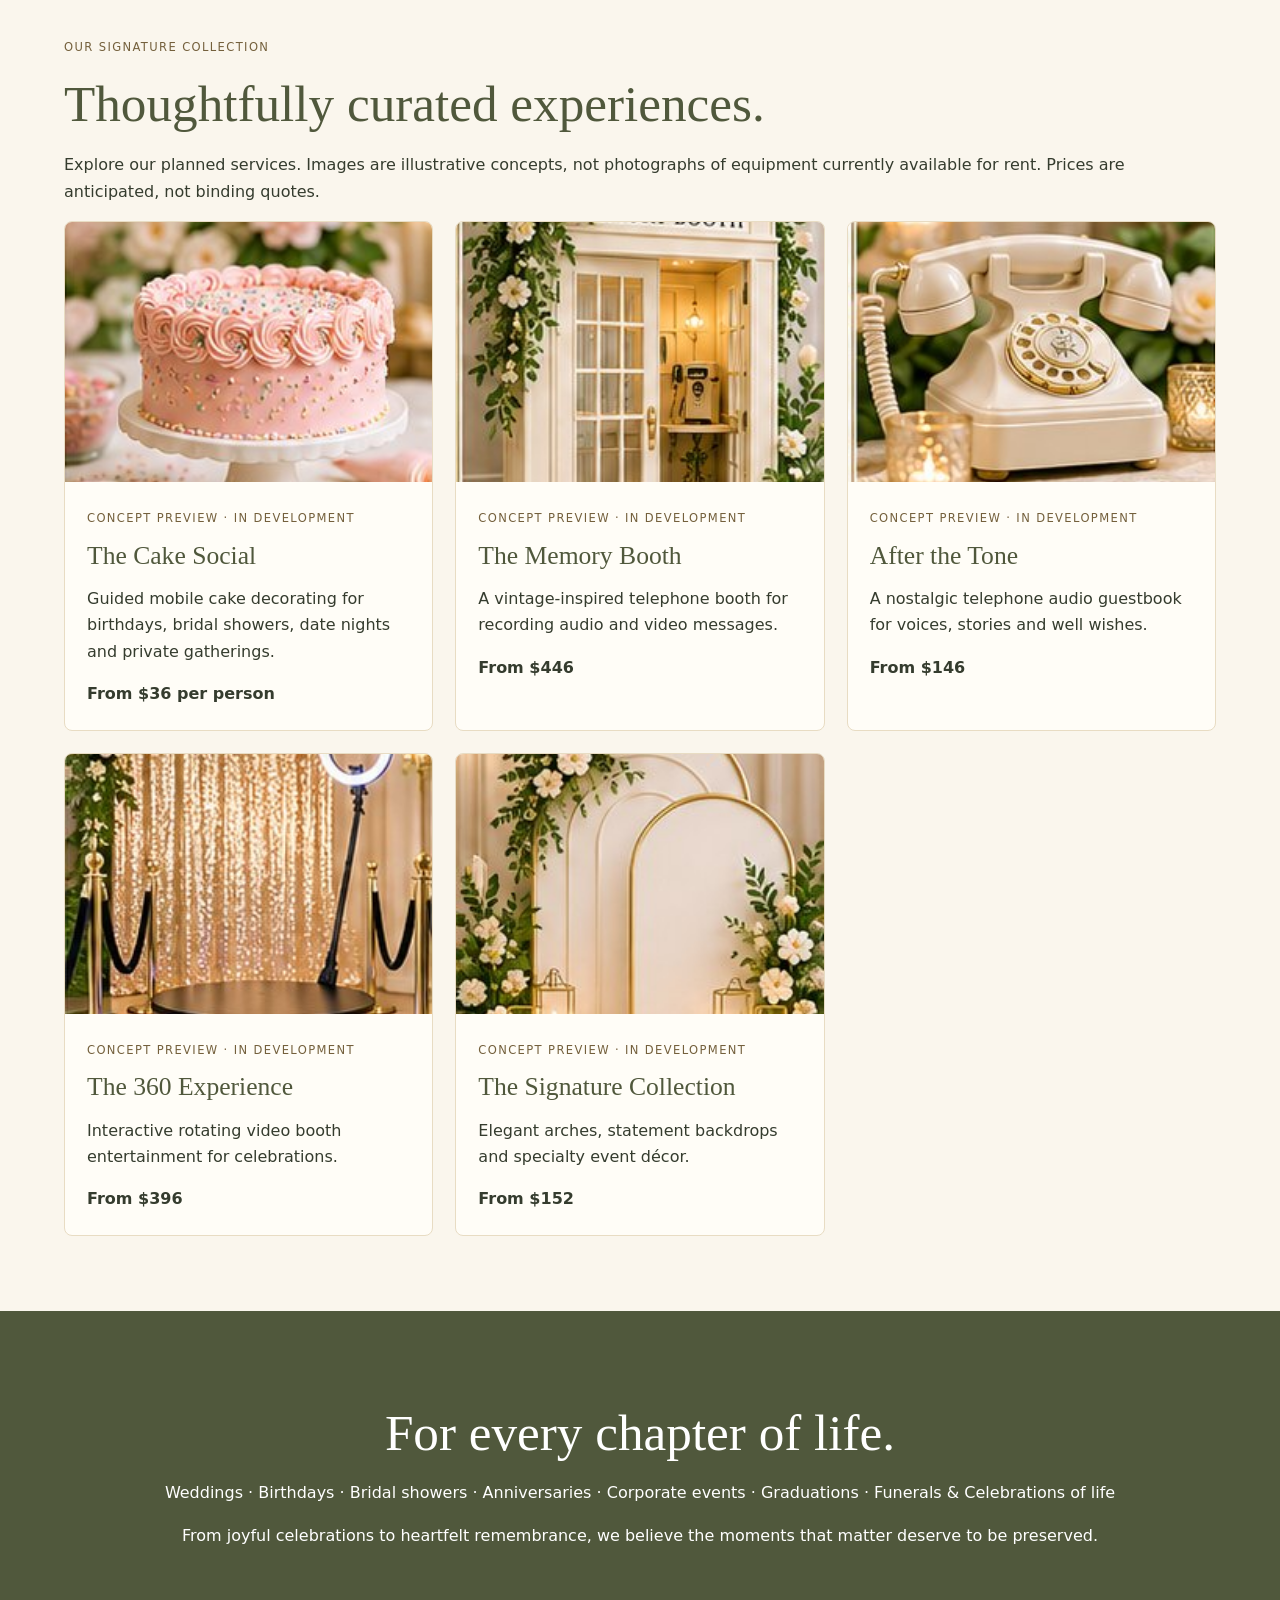
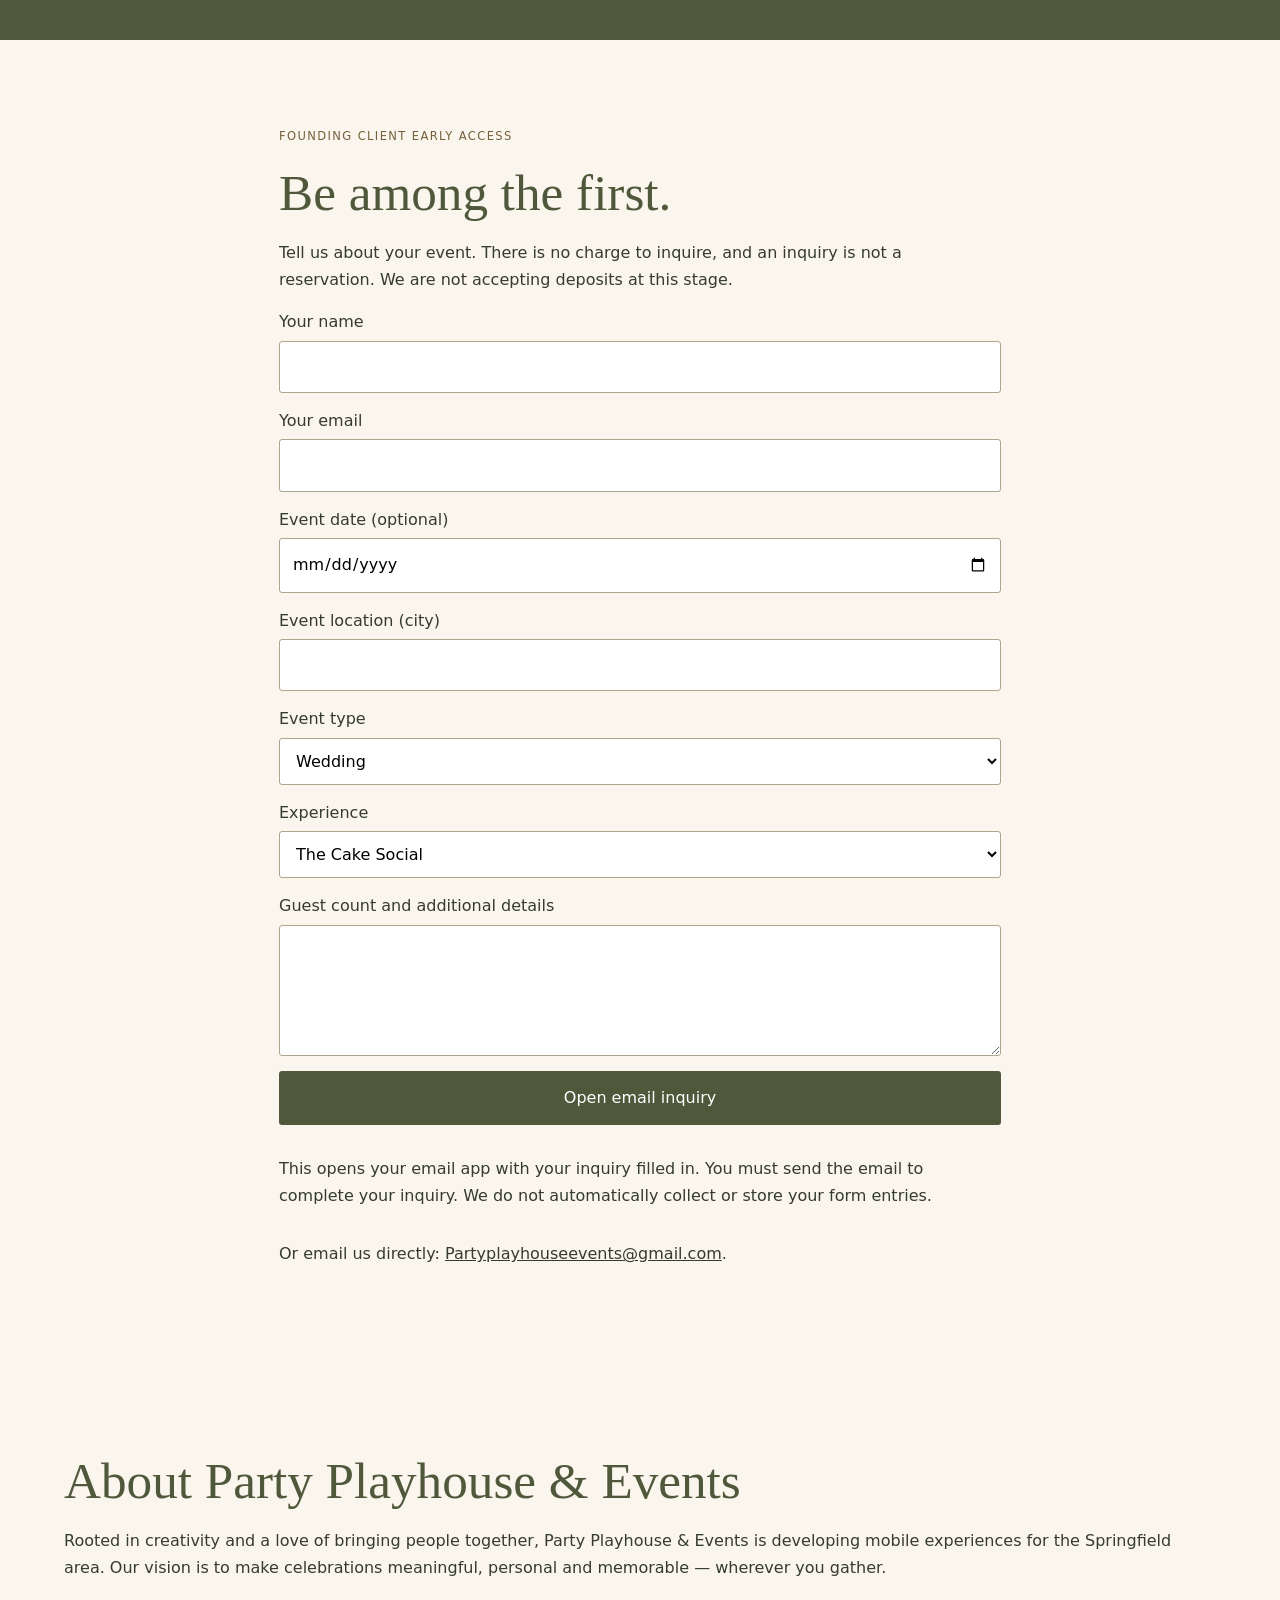
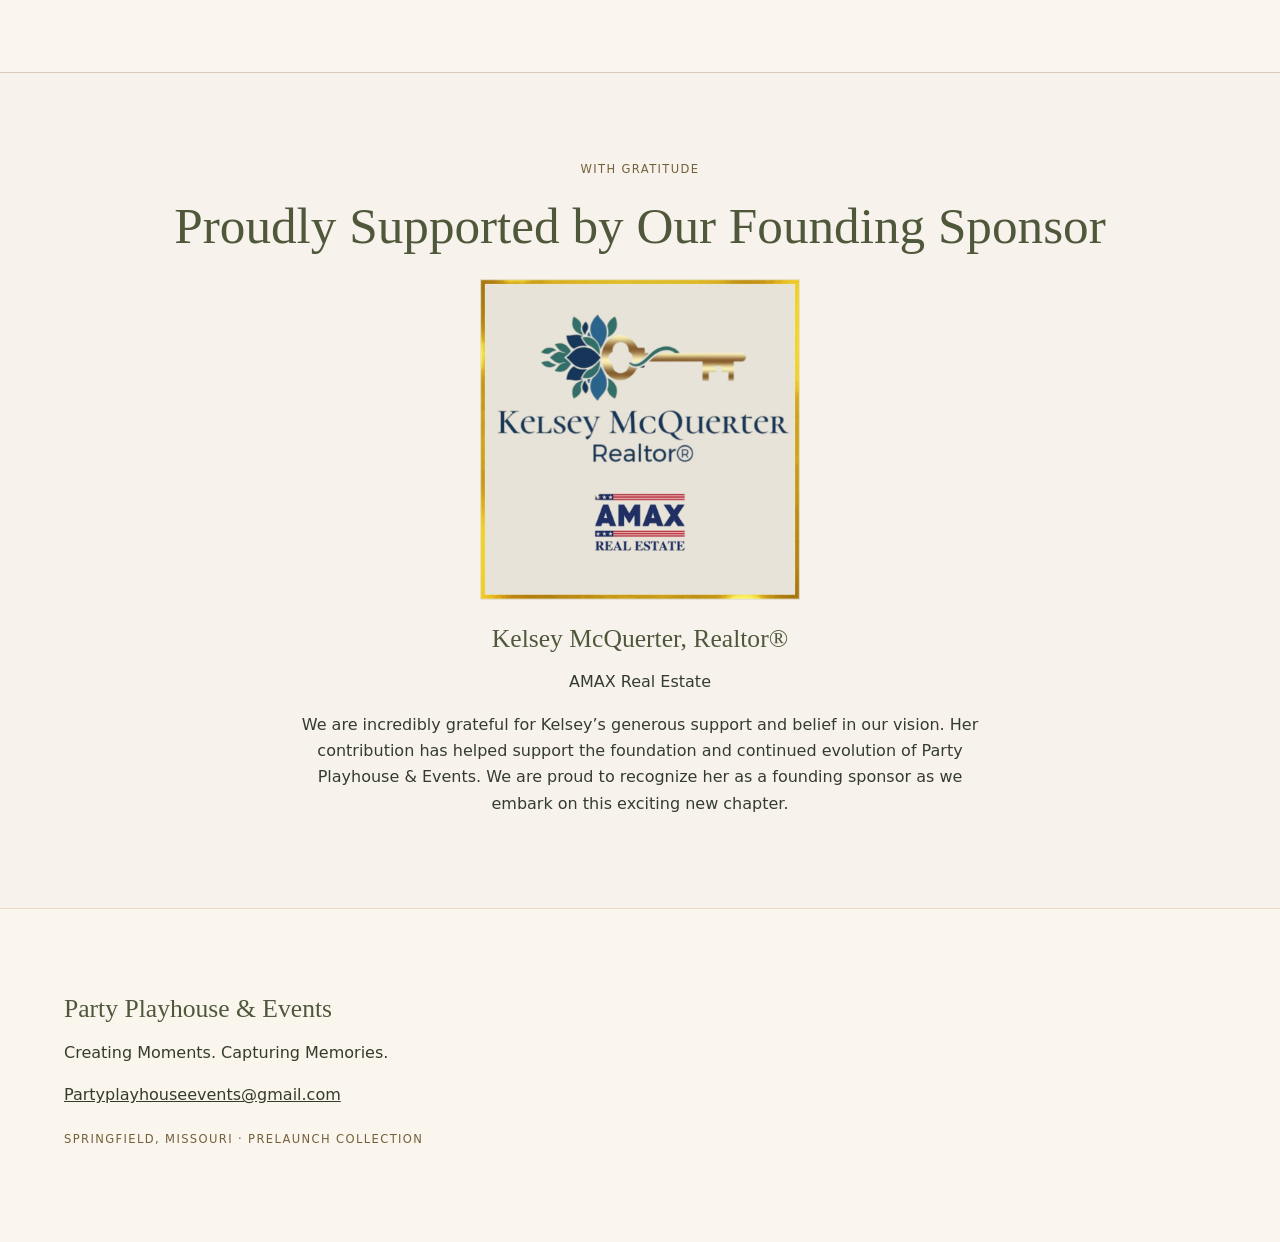
==== commit 44beae5e: "Add files via upload" ====
--- a/index.html
+++ b/index.html
@@ -1,325 +1,3 @@
-<!doctype html>
-
-<html lang="en">
-
-<head>
-
-<meta charset="utf-8">
-
-<meta name="viewport" content="width=device-width,initial-scale=1">
-
-<meta name="description" content="Upcoming mobile event rentals and guestbook experiences in Springfield, Missouri.">
-
-<title>Party Playhouse &amp; Events | Signature Event Rentals</title>
-
-<style>
-
-:root{--ink:#33372f;--paper:#f8f5ef;--sage:#929b87;--sand:#e8ded0;--gold:#85745e}
-
-*{box-sizing:border-box}
-
-body{margin:0;background:var(--paper);color:var(--ink);font:16px/1.65 system-ui,sans-serif}
-
-h1,h2,h3,.brand{font-family:Georgia,serif;font-weight:400;line-height:1.15}
-
-h1{font-size:clamp(3rem,7vw,6rem);margin:.4em 0}
-
-h2{font-size:clamp(2rem,4vw,3rem)}
-
-h3{font-size:1.65rem}
-
-header,section,footer{padding:clamp(24px,6vw,80px)}
-
-header{display:flex;justify-content:space-between;align-items:center;gap:20px;flex-wrap:wrap;padding-block:24px;border-bottom:1px solid #d8cabb}
-
-.brand{font-size:1.35rem;letter-spacing:.06em}
-
-small,.eyebrow{letter-spacing:.15em;text-transform:uppercase;font-size:.72rem;color:var(--gold)}
-
-nav{display:flex;gap:20px;flex-wrap:wrap}
-
-a{color:inherit}
-
-nav a{text-decoration:none}
-
-.hero{display:grid;grid-template-columns:1.2fr .8fr;align-items:center;gap:5vw}
-
-.art{background:var(--sand);border-radius:48% 48% 3px 3px;min-height:330px;display:grid;place-items:center;padding:25px}
-
-.art svg{width:min(80%,260px);height:auto}
-
-.button,button{display:inline-block;background:var(--ink);color:white;padding:14px 22px;text-decoration:none;border:0;font:inherit;cursor:pointer}
-
-.collection{background:#fffdf9}
-
-.grid{display:grid;grid-template-columns:repeat(2,1fr);gap:24px}
-
-.tile{border:1px solid #d8cabb;padding:30px}
-
-.tile .number{font:3rem Georgia;color:var(--sage)}
-
-.occasions{text-align:center;background:var(--sand)}
-
-.interest{max-width:850px;margin:auto}
-
-form{display:grid;gap:14px}
-
-label{display:grid;gap:5px}
-
-input,select,textarea{font:inherit;padding:12px;border:1px solid #a99e8d;background:white;color:var(--ink);width:100%}
-
-button:disabled{opacity:.6;cursor:not-allowed}
-
-footer{border-top:1px solid #d8cabb}
-
-@media(max-width:650px){
-
-.hero,.grid{grid-template-columns:1fr}
-
-.art{min-height:260px}
-
-}
-
-</style>
-
-</head>
-
-<body>
-
-<header>
-
-<div class="brand">
-
-PARTY PLAYHOUSE &amp; EVENTS
-
-<br>
-
-<small>Signature event rentals &amp; experiences</small>
-
-</div>
-
-<nav>
-
-<a href="#collection">Experiences</a>
-
-<a href="#occasions">Occasions</a>
-
-<a href="#interest">Early access</a>
-
-</nav>
-
-</header>
-
-<main>
-
-<section class="hero">
-
-<div>
-
-<p class="eyebrow">Springfield, Missouri &amp; the Ozarks</p>
-
-<h1>Life’s moments deserve to be remembered.</h1>
-
-<p>Thoughtfully curated mobile event rentals and interactive experiences designed to turn meaningful moments into lasting memories.</p>
-
-<a class="button" href="#interest">Explore early access</a>
-
-</div>
-
-<div class="art">
-
-<svg viewBox="0 0 220 320" role="img" aria-label="Illustrative concept of a vintage telephone booth" fill="none" stroke="#85745e" stroke-width="3">
-
-<path d="M30 300V55Q110 -15 190 55V300Z"/>
-
-<path d="M42 65H178V92H42ZM48 105H172V288H48Z M110 105V288 M48 160H172 M48 225H172"/>
-
-<rect x="70" y="172" width="80" height="39" rx="8" fill="#f8f5ef"/>
-
-<path d="M82 182Q110 166 138 182L132 195L119 190H101L88 195Z" fill="#85745e"/>
-
-<text x="110" y="83" text-anchor="middle" fill="#85745e" stroke="none" font-size="12" letter-spacing="2">MEMORIES</text>
-
-</svg>
-
-<small>Illustrative concept</small>
-
-</div>
-
-</section>
-
-<section id="collection" class="collection">
-
-<p class="eyebrow">Our upcoming collection</p>
-
-<h2>Beyond the ordinary.</h2>
-
-<div class="grid">
-
-<article class="tile">
-
-<span class="number">01</span>
-
-<p class="eyebrow">Upcoming signature experience</p>
-
-<h3>The Memory Booth</h3>
-
-<p>A vintage-inspired audio and video guestbook booth designed to capture heartfelt messages, stories and laughter. Preserve the voices and memories of the people you love for generations to come.</p>
-
-</article>
-
-<article class="tile">
-
-<span class="number">02</span>
-
-<p class="eyebrow">Upcoming rental</p>
-
-<h3>After the Tone</h3>
-
-<p>A nostalgic standalone audio guestbook for heartfelt messages, marriage advice, laughter and unforgettable memories.</p>
-
-</article>
-
-<article class="tile">
-
-<span class="number">03</span>
-
-<p class="eyebrow">Coming soon</p>
-
-<h3>The 360 Experience</h3>
-
-<p>Interactive video entertainment designed to bring energy, excitement and shareable memories to your celebration.</p>
-
-</article>
-
-<article class="tile">
-
-<span class="number">04</span>
-
-<p class="eyebrow">Coming soon</p>
-
-<h3>The Signature Collection</h3>
-
-<p>Beautifully curated statement arches, backdrops and decorative event rentals designed to elevate your special occasion.</p>
-
-</article>
-
-</div>
-
-</section>
-
-<section id="occasions" class="occasions">
-
-<p class="eyebrow">Celebrate · Connect · Remember</p>
-
-<h2>For every chapter of life.</h2>
-
-<p>Weddings · Birthdays · Anniversaries · Baby showers · Graduations · Corporate events · Funerals · Celebrations of life</p>
-
-<p>From joyful celebrations to heartfelt remembrance, our vision is to help preserve the moments and voices that matter most.</p>
-
-</section>
-
-<section id="interest" class="interest">
-
-<p class="eyebrow">Anticipated 2027 launch</p>
-
-<h2>Be among the first.</h2>
-
-<p>Something beautiful is in the making. Our upcoming rental collection is currently in development.</p>
-
-<p>Early access inquiries will be free and will not constitute a confirmed booking or require a deposit.</p>
-
-<form>
-
-<label>Full name
-
-<input name="name" autocomplete="name" required>
-
-</label>
-
-<label>Email
-
-<input type="email" name="email" autocomplete="email" required>
-
-</label>
-
-<label>Event date (optional)
-
-<input type="date" name="date">
-
-</label>
-
-<label>Event type
-
-<select name="event">
-
-<option>Wedding</option>
-
-<option>Birthday</option>
-
-<option>Celebration of life</option>
-
-<option>Anniversary</option>
-
-<option>Baby shower</option>
-
-<option>Graduation</option>
-
-<option>Corporate event</option>
-
-<option>Other celebration</option>
-
-</select>
-
-</label>
-
-<label>Experience of interest
-
-<select name="experience">
-
-<option>The Memory Booth</option>
-
-<option>After the Tone</option>
-
-<option>The 360 Experience</option>
-
-<option>The Signature Collection</option>
-
-<option>Multiple experiences</option>
-
-</select>
-
-</label>
-
-<label>Tell us more about your event
-
-<textarea name="details" rows="3"></textarea>
-
-</label>
-
-<button type="button" disabled>Join the priority list — opening soon</button>
-
-<small>Early access registration is not yet open.</small>
-
-</form>
-
-</section>
-
-</main>
-
-<footer>
-
-<div class="brand">Party Playhouse &amp; Events</div>
-
-<p>Creating moments. Capturing memories.</p>
-
-<p>Springfield, Missouri &amp; surrounding areas</p>
-
-<small>Prelaunch concept · Rental availability and pricing to be announced</small>
-
-</footer>
-
-</body>
-
-</html>
+<!doctype html><html lang="en"><head><meta charset="utf-8"><meta name="viewport" content="width=device-width,initial-scale=1"><meta name="description" content="Mobile cake decorating experiences and upcoming specialty event rentals in Springfield, Missouri and the Ozarks."><title>Party Playhouse &amp; Events | Mobile Experiences &amp; Specialty Event Rentals</title><style>
+:root{--ink:#50583c;--gold:#9a7941;--paper:#faf6ed;--sand:#e8dcc3;--sage:#929b77}*{box-sizing:border-box}html{scroll-behavior:smooth}body{margin:0;background:var(--paper);color:#353c2e;font:16px/1.65 system-ui,sans-serif}h1,h2,h3{font-family:Georgia,serif;font-weight:400;color:var(--ink);line-height:1.15}h1{font-size:clamp(2.8rem,6vw,5rem);margin:.25em 0}h2{font-size:clamp(2rem,4vw,3.2rem);margin:.35em 0}h3{font-size:1.6rem;margin:.4em 0}a{color:inherit}header{border-bottom:1px solid var(--sand);padding:18px max(5vw,20px);display:flex;align-items:center;justify-content:space-between;gap:15px;flex-wrap:wrap}.brand{font:1.25rem Georgia,serif;color:var(--ink)}nav{display:flex;gap:15px;flex-wrap:wrap}nav a{text-decoration:none;font-size:.9rem}section,footer{padding:clamp(28px,6vw,75px) max(5vw,20px)}.hero{display:grid;grid-template-columns:1fr 1fr;align-items:center;gap:5vw}.hero img{width:100%;max-width:560px;justify-self:center;border-radius:12px}small,.eyebrow{font-size:.72rem;text-transform:uppercase;letter-spacing:.12em;color:#74603c}.btn,button{background:var(--ink);color:white;border:0;padding:14px 23px;display:inline-block;text-decoration:none;font:inherit;cursor:pointer;border-radius:3px}.grid{display:grid;grid-template-columns:repeat(3,1fr);gap:22px}.grid article,.package{background:#fffdf7;border:1px solid var(--sand);border-radius:8px;overflow:hidden}.grid img{width:100%;height:260px;object-fit:cover;display:block}.pad,.package{padding:22px}.packages{display:grid;grid-template-columns:repeat(2,1fr);gap:15px}.package strong{font-size:1.35rem;color:var(--ink)}.band{background:var(--ink);color:white;text-align:center}.band h2{color:white}.inquiry{max-width:850px;margin:auto}form{display:grid;gap:15px}label{display:grid;gap:5px}input,select,textarea{width:100%;font:inherit;background:white;border:1px solid #ada48d;padding:12px;border-radius:3px}footer{border-top:1px solid var(--sand)}@media(max-width:740px){.hero,.grid,.packages{grid-template-columns:1fr}.hero img{max-width:390px;grid-row:1}.grid img{height:300px}}
+</style></head><body><header><a class="brand" href="#home">Party Playhouse &amp; Events</a><nav><a href="#cakes">Mobile Experiences</a><a href="#rentals">Specialty Rentals</a><a href="#occasions">Celebrations</a><a href="#interest">Early Access</a><a href="#about">About &amp; Contact</a></nav></header><main><section id="home" class="hero"><div><p class="eyebrow">Springfield, Missouri &amp; the Ozarks</p><h1>Every occasion. Every chapter. Every memory.</h1><p>Mobile experiences and specialty event rentals designed to bring beauty, connection and lasting memories to your celebration.</p><a class="btn" href="#interest">Express your interest</a><p><small>Our new collection is in development.</small></p></div><img alt="Party Playhouse and Events botanical crest" src="[data-uri]"></section><section id="cakes"><p class="eyebrow">Mobile experiences</p><h2>The Cake Social</h2><p>We bring the creativity to you. Our planned guided cake decorating experiences include individual cakes, buttercream, decorating tools, instruction, setup, cleanup and take-home boxes. Hosts provide a suitable venue, tables and chairs.</p><div class="packages"><div class="package"><h3>Little Bakers</h3><strong>$36 / person</strong><p>Playful cake decorating for children's celebrations.</p></div><div class="package"><h3>Classic Cake Social</h3><strong>$46 / person</strong><p>A guided creative experience for friends and private groups.</p></div><div class="package"><h3>Signature Cake Social</h3><strong>$62 / person</strong><p>An elevated cake decorating experience for special occasions.</p></div><div class="package"><h3>The Sweetest Date</h3><strong>$92 / couple</strong><p>A creative cake decorating experience for two.</p></div></div><p><small>Anticipated pricing; package details, minimums and availability to be confirmed. Launch subject to applicable food service requirements.</small></p></section><section id="rentals"><p class="eyebrow">Our signature collection</p><h2>Thoughtfully curated experiences.</h2><p>Explore our planned services. Images are illustrative concepts, not photographs of equipment currently available for rent. Prices are anticipated, not binding quotes.</p><div class="grid"><article><img src="[data-uri]" alt="Illustrative concept for The Cake Social"><div class="pad"><small>Concept preview · In development</small><h3>The Cake Social</h3><p>Guided mobile cake decorating for birthdays, bridal showers, date nights and private gatherings.</p><strong>From $36 per person</strong></div></article><article><img src="[data-uri]" alt="Illustrative concept for The Memory Booth"><div class="pad"><small>Concept preview · In development</small><h3>The Memory Booth</h3><p>A vintage-inspired telephone booth for recording audio and video messages.</p><strong>From $446</strong></div></article><article><img src="[data-uri]" alt="Illustrative concept for After the Tone"><div class="pad"><small>Concept preview · In development</small><h3>After the Tone</h3><p>A nostalgic telephone audio guestbook for voices, stories and well wishes.</p><strong>From $146</strong></div></article><article><img src="[data-uri]" alt="Illustrative concept for The 360 Experience"><div class="pad"><small>Concept preview · In development</small><h3>The 360 Experience</h3><p>Interactive rotating video booth entertainment for celebrations.</p><strong>From $396</strong></div></article><article><img src="[data-uri]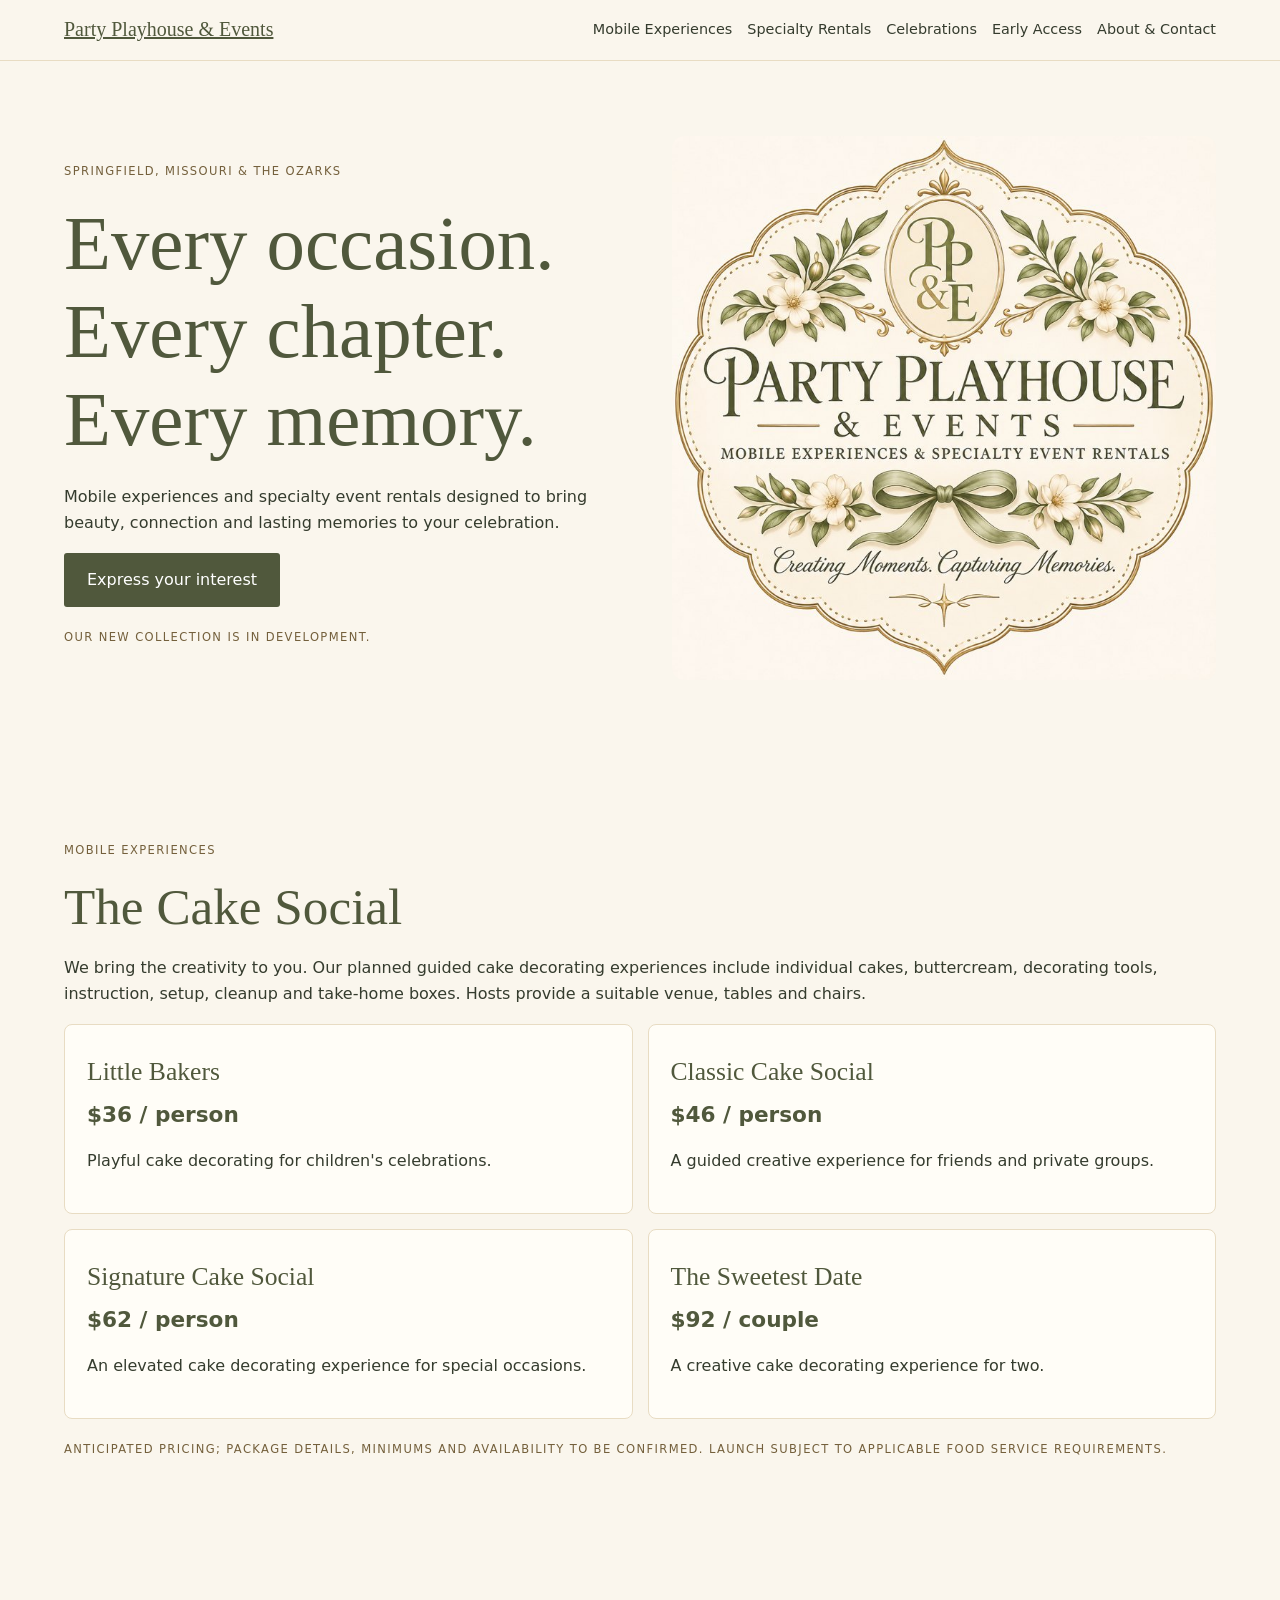
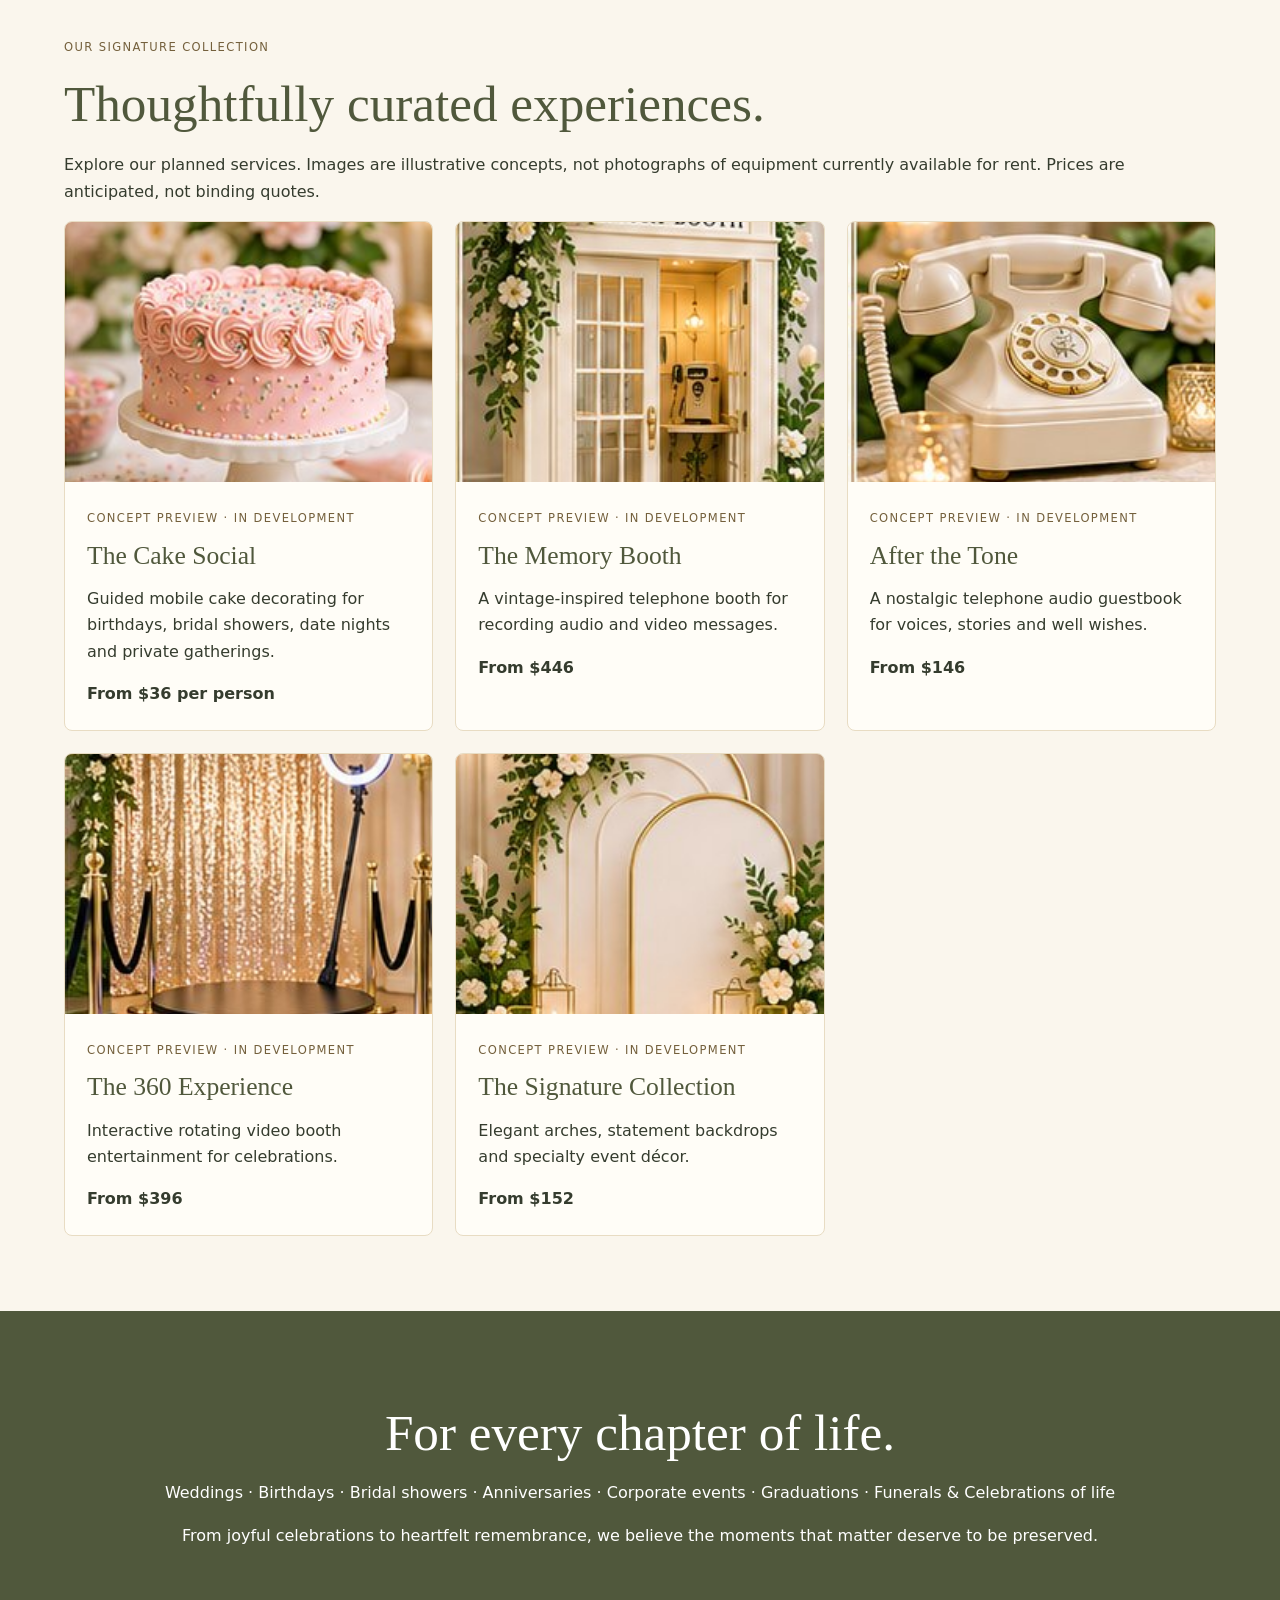
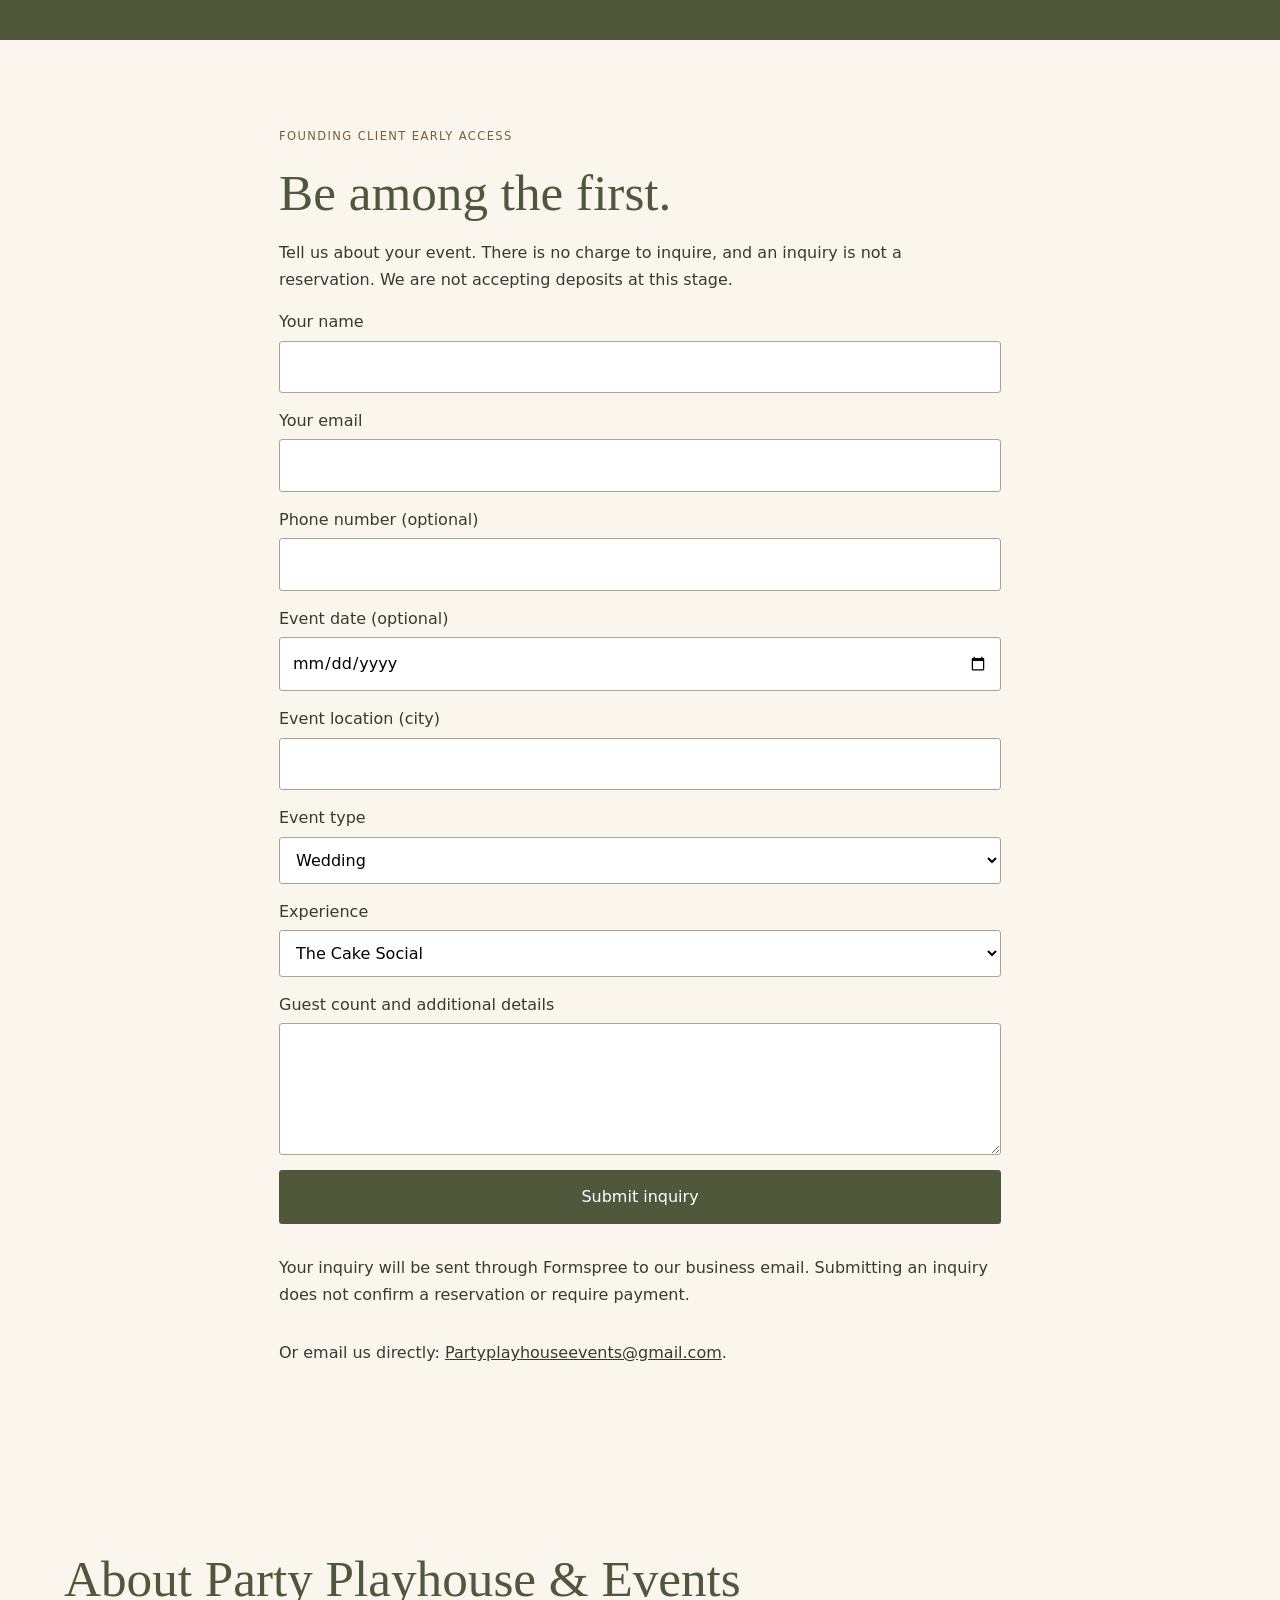
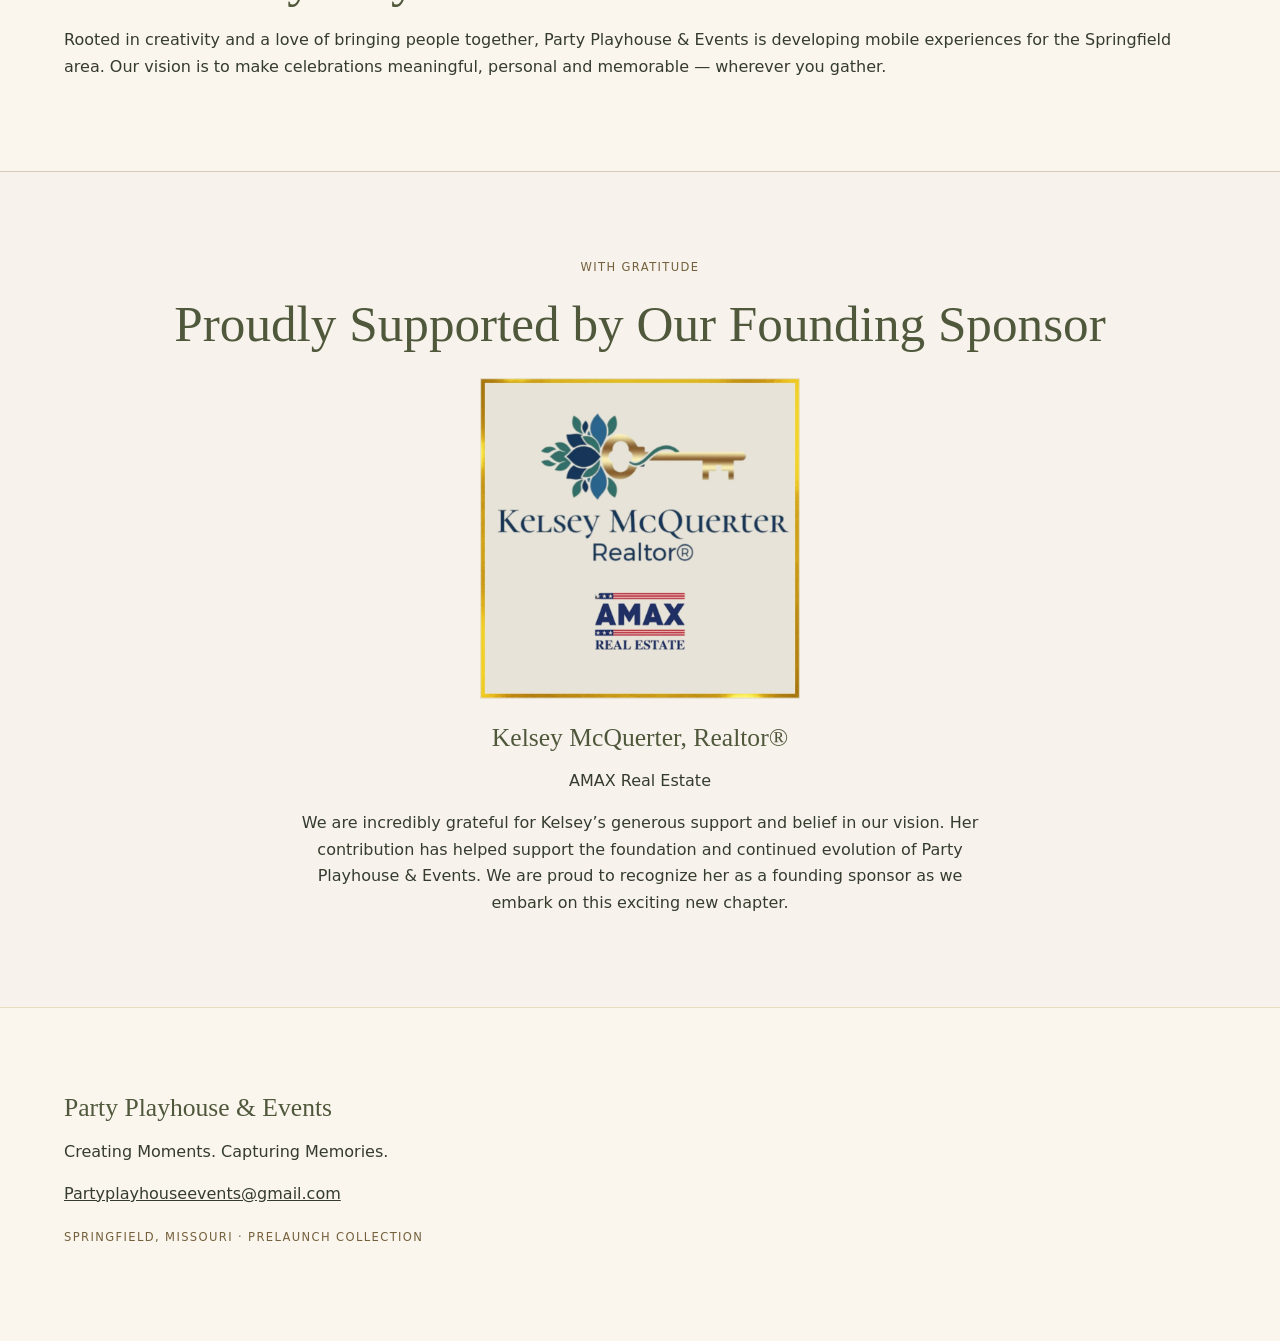
==== commit 917ea07f: "Add files via upload" ====
--- a/index.html
+++ b/index.html
@@ -1,3 +1,3 @@
 <!doctype html><html lang="en"><head><meta charset="utf-8"><meta name="viewport" content="width=device-width,initial-scale=1"><meta name="description" content="Mobile cake decorating experiences and upcoming specialty event rentals in Springfield, Missouri and the Ozarks."><title>Party Playhouse &amp; Events | Mobile Experiences &amp; Specialty Event Rentals</title><style>
 :root{--ink:#50583c;--gold:#9a7941;--paper:#faf6ed;--sand:#e8dcc3;--sage:#929b77}*{box-sizing:border-box}html{scroll-behavior:smooth}body{margin:0;background:var(--paper);color:#353c2e;font:16px/1.65 system-ui,sans-serif}h1,h2,h3{font-family:Georgia,serif;font-weight:400;color:var(--ink);line-height:1.15}h1{font-size:clamp(2.8rem,6vw,5rem);margin:.25em 0}h2{font-size:clamp(2rem,4vw,3.2rem);margin:.35em 0}h3{font-size:1.6rem;margin:.4em 0}a{color:inherit}header{border-bottom:1px solid var(--sand);padding:18px max(5vw,20px);display:flex;align-items:center;justify-content:space-between;gap:15px;flex-wrap:wrap}.brand{font:1.25rem Georgia,serif;color:var(--ink)}nav{display:flex;gap:15px;flex-wrap:wrap}nav a{text-decoration:none;font-size:.9rem}section,footer{padding:clamp(28px,6vw,75px) max(5vw,20px)}.hero{display:grid;grid-template-columns:1fr 1fr;align-items:center;gap:5vw}.hero img{width:100%;max-width:560px;justify-self:center;border-radius:12px}small,.eyebrow{font-size:.72rem;text-transform:uppercase;letter-spacing:.12em;color:#74603c}.btn,button{background:var(--ink);color:white;border:0;padding:14px 23px;display:inline-block;text-decoration:none;font:inherit;cursor:pointer;border-radius:3px}.grid{display:grid;grid-template-columns:repeat(3,1fr);gap:22px}.grid article,.package{background:#fffdf7;border:1px solid var(--sand);border-radius:8px;overflow:hidden}.grid img{width:100%;height:260px;object-fit:cover;display:block}.pad,.package{padding:22px}.packages{display:grid;grid-template-columns:repeat(2,1fr);gap:15px}.package strong{font-size:1.35rem;color:var(--ink)}.band{background:var(--ink);color:white;text-align:center}.band h2{color:white}.inquiry{max-width:850px;margin:auto}form{display:grid;gap:15px}label{display:grid;gap:5px}input,select,textarea{width:100%;font:inherit;background:white;border:1px solid #ada48d;padding:12px;border-radius:3px}footer{border-top:1px solid var(--sand)}@media(max-width:740px){.hero,.grid,.packages{grid-template-columns:1fr}.hero img{max-width:390px;grid-row:1}.grid img{height:300px}}
-</style></head><body><header><a class="brand" href="#home">Party Playhouse &amp; Events</a><nav><a href="#cakes">Mobile Experiences</a><a href="#rentals">Specialty Rentals</a><a href="#occasions">Celebrations</a><a href="#interest">Early Access</a><a href="#about">About &amp; Contact</a></nav></header><main><section id="home" class="hero"><div><p class="eyebrow">Springfield, Missouri &amp; the Ozarks</p><h1>Every occasion. Every chapter. Every memory.</h1><p>Mobile experiences and specialty event rentals designed to bring beauty, connection and lasting memories to your celebration.</p><a class="btn" href="#interest">Express your interest</a><p><small>Our new collection is in development.</small></p></div><img alt="Party Playhouse and Events botanical crest" src="[data-uri]"></section><section id="cakes"><p class="eyebrow">Mobile experiences</p><h2>The Cake Social</h2><p>We bring the creativity to you. Our planned guided cake decorating experiences include individual cakes, buttercream, decorating tools, instruction, setup, cleanup and take-home boxes. Hosts provide a suitable venue, tables and chairs.</p><div class="packages"><div class="package"><h3>Little Bakers</h3><strong>$36 / person</strong><p>Playful cake decorating for children's celebrations.</p></div><div class="package"><h3>Classic Cake Social</h3><strong>$46 / person</strong><p>A guided creative experience for friends and private groups.</p></div><div class="package"><h3>Signature Cake Social</h3><strong>$62 / person</strong><p>An elevated cake decorating experience for special occasions.</p></div><div class="package"><h3>The Sweetest Date</h3><strong>$92 / couple</strong><p>A creative cake decorating experience for two.</p></div></div><p><small>Anticipated pricing; package details, minimums and availability to be confirmed. Launch subject to applicable food service requirements.</small></p></section><section id="rentals"><p class="eyebrow">Our signature collection</p><h2>Thoughtfully curated experiences.</h2><p>Explore our planned services. Images are illustrative concepts, not photographs of equipment currently available for rent. Prices are anticipated, not binding quotes.</p><div class="grid"><article><img src="[data-uri]" alt="Illustrative concept for The Cake Social"><div class="pad"><small>Concept preview · In development</small><h3>The Cake Social</h3><p>Guided mobile cake decorating for birthdays, bridal showers, date nights and private gatherings.</p><strong>From $36 per person</strong></div></article><article><img src="[data-uri]" alt="Illustrative concept for The Memory Booth"><div class="pad"><small>Concept preview · In development</small><h3>The Memory Booth</h3><p>A vintage-inspired telephone booth for recording audio and video messages.</p><strong>From $446</strong></div></article><article><img src="[data-uri]" alt="Illustrative concept for After the Tone"><div class="pad"><small>Concept preview · In development</small><h3>After the Tone</h3><p>A nostalgic telephone audio guestbook for voices, stories and well wishes.</p><strong>From $146</strong></div></article><article><img src="[data-uri]" alt="Illustrative concept for The 360 Experience"><div class="pad"><small>Concept preview · In development</small><h3>The 360 Experience</h3><p>Interactive rotating video booth entertainment for celebrations.</p><strong>From $396</strong></div></article><article><img src="[data-uri]